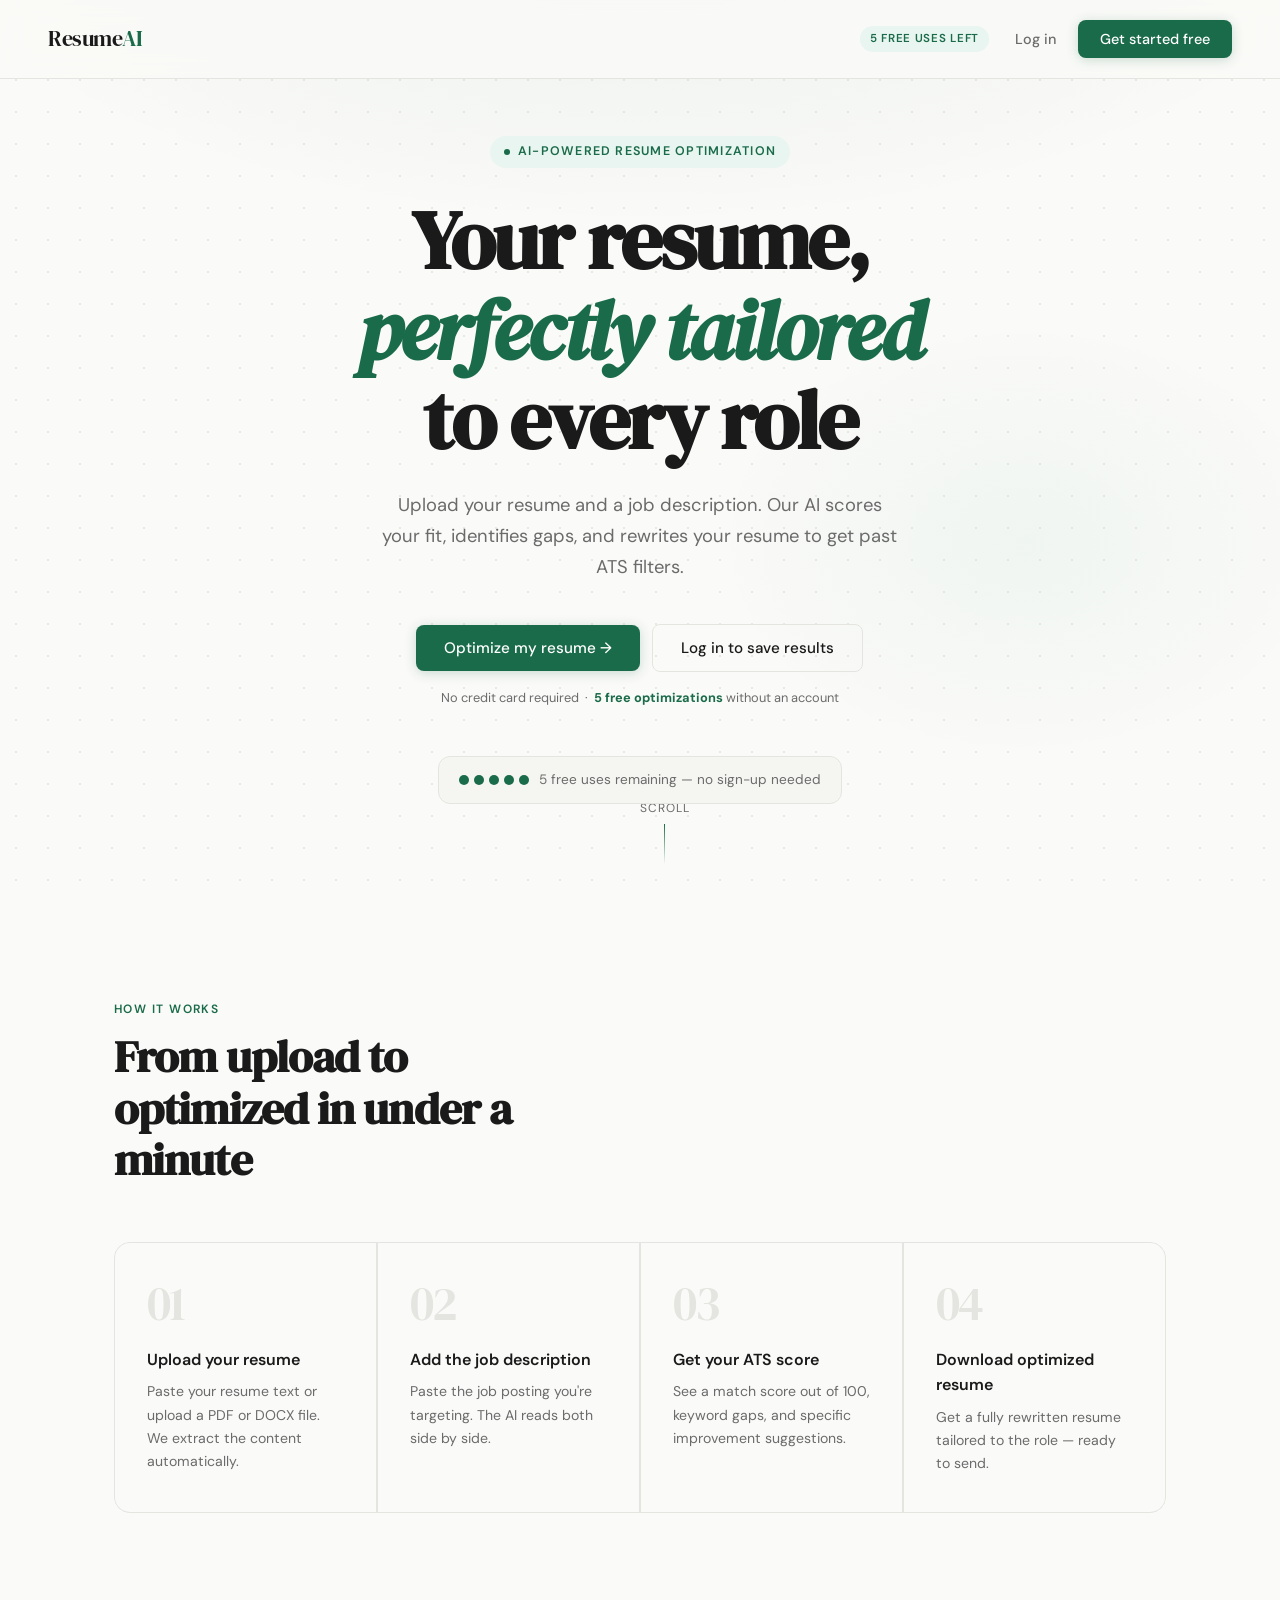
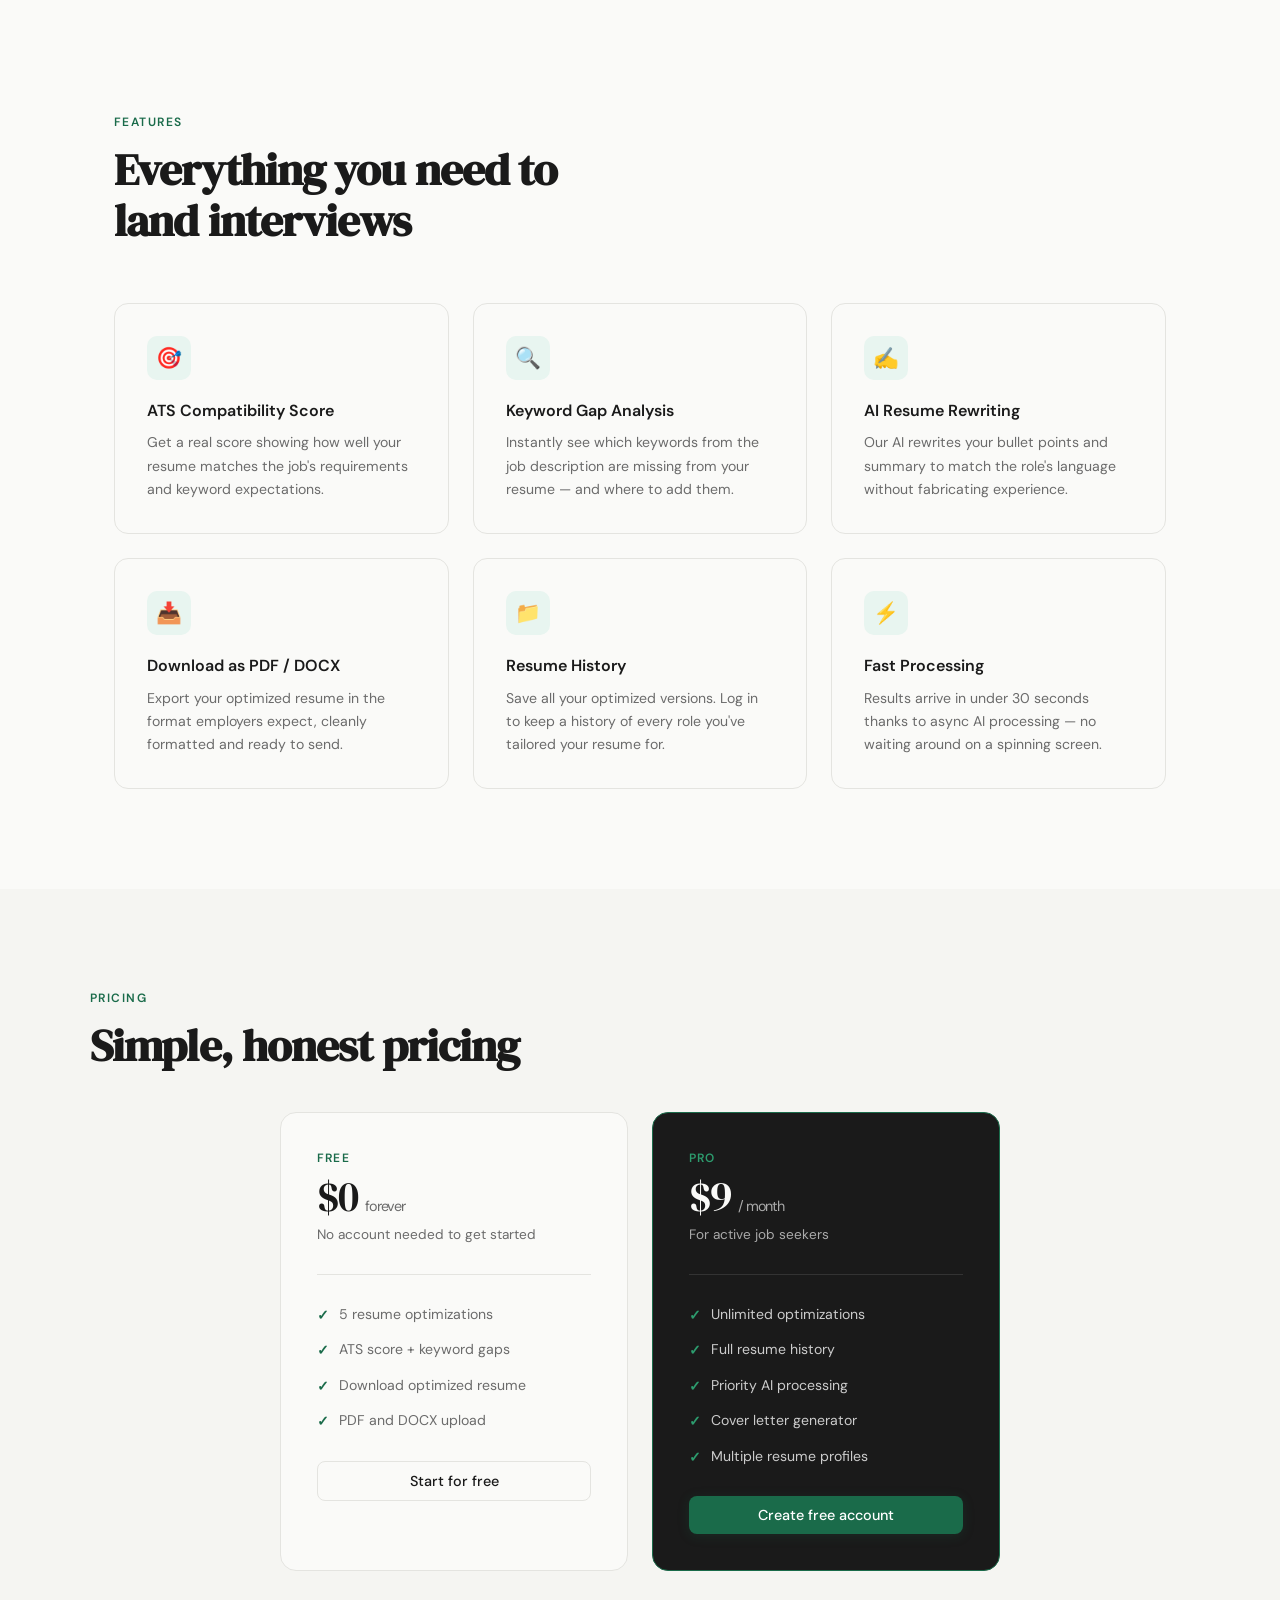
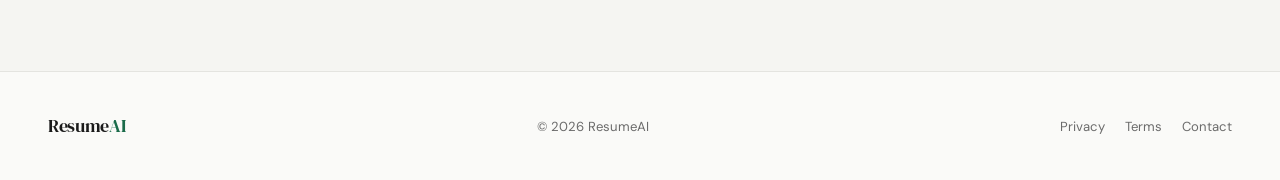
==== frontend/index.html @ 563ef153 "Project Bootstrap Commit" ====
<!DOCTYPE html>
<html lang="en">

<head>
  <meta charset="UTF-8" />
  <meta name="viewport" content="width=device-width, initial-scale=1.0" />
  <title>ResumeAI — Land Your Dream Job</title>
  <link rel="preconnect" href="https://fonts.googleapis.com" />
  <link
    href="https://fonts.googleapis.com/css2?family=DM+Serif+Display:ital@0;1&family=DM+Sans:wght@300;400;500;600&display=swap"
    rel="stylesheet" />
  <style>
    *,
    *::before,
    *::after {
      box-sizing: border-box;
      margin: 0;
      padding: 0;
    }

    :root {
      --black: #0e0e0e;
      --white: #fafaf8;
      --ink: #1a1a1a;
      --muted: #6b6b6b;
      --accent: #1a6b4a;
      --accent-light: #e8f5f0;
      --accent-mid: #2d9c6e;
      --border: #e4e4e0;
      --surface: #f5f5f2;
      --danger: #c0392b;
    }

    html {
      scroll-behavior: smooth;
    }

    body {
      font-family: 'DM Sans', sans-serif;
      background: var(--white);
      color: var(--ink);
      line-height: 1.6;
      overflow-x: hidden;
    }

    /* ── NAV ── */
    nav {
      position: fixed;
      top: 0;
      left: 0;
      right: 0;
      z-index: 100;
      display: flex;
      align-items: center;
      justify-content: space-between;
      padding: 20px 48px;
      background: rgba(250, 250, 248, 0.88);
      backdrop-filter: blur(14px);
      border-bottom: 1px solid var(--border);
      transition: padding 0.3s;
    }

    nav.scrolled {
      padding: 14px 48px;
    }

    .nav-logo {
      font-family: 'DM Serif Display', serif;
      font-size: 1.4rem;
      color: var(--ink);
      letter-spacing: -0.02em;
      text-decoration: none;
    }

    .nav-logo span {
      color: var(--accent);
    }

    .nav-right {
      display: flex;
      align-items: center;
      gap: 12px;
    }

    .nav-free-badge {
      font-size: 0.72rem;
      font-weight: 600;
      letter-spacing: 0.06em;
      text-transform: uppercase;
      color: var(--accent);
      background: var(--accent-light);
      padding: 4px 10px;
      border-radius: 20px;
    }

    /* ── BUTTONS ── */
    .btn {
      display: inline-flex;
      align-items: center;
      gap: 8px;
      padding: 10px 22px;
      border-radius: 8px;
      font-family: 'DM Sans', sans-serif;
      font-size: 0.9rem;
      font-weight: 500;
      cursor: pointer;
      border: none;
      transition: all 0.18s ease;
      text-decoration: none;
    }

    .btn-outline {
      background: transparent;
      border: 1.5px solid var(--border);
      color: var(--ink);
    }

    .btn-outline:hover {
      border-color: var(--accent);
      color: var(--accent);
      background: var(--accent-light);
    }

    .btn-primary {
      background: var(--accent);
      color: #fff;
      box-shadow: 0 2px 12px rgba(26, 107, 74, 0.22);
    }

    .btn-primary:hover {
      background: #155a3d;
      transform: translateY(-1px);
      box-shadow: 0 4px 20px rgba(26, 107, 74, 0.32);
    }

    .btn-primary:active {
      transform: translateY(0);
    }

    .btn-ghost {
      background: transparent;
      color: var(--muted);
      padding: 10px 14px;
    }

    .btn-ghost:hover {
      color: var(--ink);
      background: var(--surface);
    }

    /* ── HERO ── */
    .hero {
      min-height: 100vh;
      display: flex;
      flex-direction: column;
      justify-content: center;
      align-items: center;
      text-align: center;
      padding: 120px 24px 80px;
      position: relative;
      overflow: hidden;
    }

    .hero-bg {
      position: absolute;
      inset: 0;
      z-index: 0;
      background:
        radial-gradient(ellipse 80% 50% at 50% -10%, rgba(26, 107, 74, 0.07) 0%, transparent 70%),
        radial-gradient(ellipse 40% 40% at 80% 60%, rgba(45, 156, 110, 0.05) 0%, transparent 60%);
    }

    /* subtle dot grid */
    .hero-bg::after {
      content: '';
      position: absolute;
      inset: 0;
      background-image: radial-gradient(circle, #c8c8c0 1px, transparent 1px);
      background-size: 32px 32px;
      opacity: 0.35;
    }

    .hero-content {
      position: relative;
      z-index: 1;
      max-width: 820px;
    }

    .hero-eyebrow {
      display: inline-flex;
      align-items: center;
      gap: 8px;
      font-size: 0.78rem;
      font-weight: 600;
      letter-spacing: 0.1em;
      text-transform: uppercase;
      color: var(--accent);
      background: var(--accent-light);
      padding: 6px 14px;
      border-radius: 20px;
      margin-bottom: 28px;
      animation: fadeUp 0.6s ease both;
    }

    .hero-eyebrow::before {
      content: '';
      width: 6px;
      height: 6px;
      background: var(--accent);
      border-radius: 50%;
      animation: pulse 2s infinite;
    }

    @keyframes pulse {

      0%,
      100% {
        opacity: 1;
        transform: scale(1);
      }

      50% {
        opacity: 0.5;
        transform: scale(0.8);
      }
    }

    h1 {
      font-family: 'DM Serif Display', serif;
      font-size: clamp(2.8rem, 7vw, 5.2rem);
      line-height: 1.08;
      letter-spacing: -0.03em;
      color: var(--ink);
      margin-bottom: 24px;
      animation: fadeUp 0.6s 0.1s ease both;
    }

    h1 em {
      font-style: italic;
      color: var(--accent);
    }

    .hero-sub {
      font-size: 1.15rem;
      color: var(--muted);
      max-width: 520px;
      margin: 0 auto 40px;
      font-weight: 400;
      line-height: 1.7;
      animation: fadeUp 0.6s 0.2s ease both;
    }

    .hero-cta {
      display: flex;
      align-items: center;
      justify-content: center;
      gap: 12px;
      flex-wrap: wrap;
      animation: fadeUp 0.6s 0.3s ease both;
    }

    .hero-cta .btn {
      padding: 13px 28px;
      font-size: 0.95rem;
    }

    .hero-note {
      margin-top: 16px;
      font-size: 0.8rem;
      color: var(--muted);
      animation: fadeUp 0.6s 0.4s ease both;
    }

    .hero-note strong {
      color: var(--accent);
    }

    /* free uses counter strip */
    .free-strip {
      display: inline-flex;
      align-items: center;
      gap: 10px;
      margin-top: 48px;
      padding: 12px 20px;
      background: var(--surface);
      border: 1px solid var(--border);
      border-radius: 12px;
      font-size: 0.85rem;
      color: var(--muted);
      animation: fadeUp 0.6s 0.5s ease both;
    }

    .free-dots {
      display: flex;
      gap: 5px;
    }

    .free-dot {
      width: 10px;
      height: 10px;
      border-radius: 50%;
      background: var(--accent);
      transition: background 0.3s;
    }

    .free-dot.used {
      background: var(--border);
    }

    @keyframes fadeUp {
      from {
        opacity: 0;
        transform: translateY(24px);
      }

      to {
        opacity: 1;
        transform: translateY(0);
      }
    }

    /* ── SCROLL INDICATOR ── */
    .scroll-hint {
      position: absolute;
      bottom: 36px;
      left: 50%;
      transform: translateX(-50%);
      display: flex;
      flex-direction: column;
      align-items: center;
      gap: 6px;
      color: var(--muted);
      font-size: 0.75rem;
      letter-spacing: 0.08em;
      text-transform: uppercase;
      animation: fadeUp 0.6s 0.8s ease both;
    }

    .scroll-line {
      width: 1px;
      height: 40px;
      background: linear-gradient(to bottom, var(--accent), transparent);
      animation: scrollPulse 1.8s infinite;
    }

    @keyframes scrollPulse {
      0% {
        transform: scaleY(0);
        transform-origin: top;
      }

      50% {
        transform: scaleY(1);
        transform-origin: top;
      }

      51% {
        transform: scaleY(1);
        transform-origin: bottom;
      }

      100% {
        transform: scaleY(0);
        transform-origin: bottom;
      }
    }

    /* ── HOW IT WORKS ── */
    .section {
      padding: 100px 24px;
      max-width: 1100px;
      margin: 0 auto;
    }

    .section-label {
      font-size: 0.75rem;
      font-weight: 600;
      letter-spacing: 0.12em;
      text-transform: uppercase;
      color: var(--accent);
      margin-bottom: 12px;
    }

    .section-title {
      font-family: 'DM Serif Display', serif;
      font-size: clamp(1.9rem, 4vw, 2.8rem);
      line-height: 1.15;
      letter-spacing: -0.02em;
      color: var(--ink);
      margin-bottom: 56px;
      max-width: 480px;
    }

    .steps {
      display: grid;
      grid-template-columns: repeat(auto-fit, minmax(240px, 1fr));
      gap: 2px;
      background: var(--border);
      border: 1px solid var(--border);
      border-radius: 16px;
      overflow: hidden;
    }

    .step {
      background: var(--white);
      padding: 36px 32px;
      position: relative;
      transition: background 0.2s;
    }

    .step:hover {
      background: var(--accent-light);
    }

    .step-num {
      font-family: 'DM Serif Display', serif;
      font-size: 3rem;
      color: var(--border);
      line-height: 1;
      margin-bottom: 20px;
      letter-spacing: -0.04em;
    }

    .step h3 {
      font-size: 1rem;
      font-weight: 600;
      color: var(--ink);
      margin-bottom: 8px;
    }

    .step p {
      font-size: 0.88rem;
      color: var(--muted);
      line-height: 1.65;
    }

    /* ── FEATURES ── */
    .features-grid {
      display: grid;
      grid-template-columns: repeat(auto-fit, minmax(300px, 1fr));
      gap: 24px;
    }

    .feature-card {
      padding: 32px;
      border: 1px solid var(--border);
      border-radius: 14px;
      background: var(--white);
      transition: all 0.22s ease;
      cursor: default;
    }

    .feature-card:hover {
      border-color: var(--accent);
      box-shadow: 0 8px 32px rgba(26, 107, 74, 0.1);
      transform: translateY(-3px);
    }

    .feature-icon {
      width: 44px;
      height: 44px;
      background: var(--accent-light);
      border-radius: 10px;
      display: flex;
      align-items: center;
      justify-content: center;
      font-size: 1.3rem;
      margin-bottom: 18px;
    }

    .feature-card h3 {
      font-size: 1rem;
      font-weight: 600;
      color: var(--ink);
      margin-bottom: 8px;
    }

    .feature-card p {
      font-size: 0.88rem;
      color: var(--muted);
      line-height: 1.65;
    }

    /* ── PRICING / FREE vs PRO ── */
    .pricing-section {
      background: var(--surface);
      padding: 100px 24px;
    }

    .pricing-inner {
      max-width: 1100px;
      margin: 0 auto;
    }

    .pricing-cards {
      display: grid;
      grid-template-columns: 1fr 1fr;
      gap: 24px;
      max-width: 720px;
      margin: 0 auto;
    }

    @media (max-width: 640px) {
      .pricing-cards {
        grid-template-columns: 1fr;
      }
    }

    .pricing-card {
      padding: 36px;
      border-radius: 16px;
      border: 1.5px solid var(--border);
      background: var(--white);
    }

    .pricing-card.featured {
      border-color: var(--accent);
      background: var(--ink);
      color: var(--white);
    }

    .pricing-tier {
      font-size: 0.75rem;
      font-weight: 600;
      letter-spacing: 0.1em;
      text-transform: uppercase;
      color: var(--accent);
      margin-bottom: 8px;
    }

    .pricing-card.featured .pricing-tier {
      color: var(--accent-mid);
    }

    .pricing-price {
      font-family: 'DM Serif Display', serif;
      font-size: 2.6rem;
      letter-spacing: -0.03em;
      line-height: 1;
      margin-bottom: 6px;
    }

    .pricing-price span {
      font-family: 'DM Sans', sans-serif;
      font-size: 0.9rem;
      font-weight: 400;
      color: var(--muted);
    }

    .pricing-card.featured .pricing-price span {
      color: #aaa;
    }

    .pricing-desc {
      font-size: 0.85rem;
      color: var(--muted);
      margin-bottom: 28px;
      padding-bottom: 28px;
      border-bottom: 1px solid var(--border);
    }

    .pricing-card.featured .pricing-desc {
      color: #aaa;
      border-color: #333;
    }

    .pricing-features {
      list-style: none;
      display: flex;
      flex-direction: column;
      gap: 12px;
      margin-bottom: 28px;
    }

    .pricing-features li {
      display: flex;
      align-items: flex-start;
      gap: 10px;
      font-size: 0.88rem;
      color: var(--muted);
    }

    .pricing-card.featured .pricing-features li {
      color: #ccc;
    }

    .pricing-features li::before {
      content: '✓';
      color: var(--accent);
      font-weight: 700;
      flex-shrink: 0;
      margin-top: 1px;
    }

    .pricing-card.featured .pricing-features li::before {
      color: var(--accent-mid);
    }

    /* ── FOOTER ── */
    footer {
      padding: 40px 48px;
      border-top: 1px solid var(--border);
      display: flex;
      align-items: center;
      justify-content: space-between;
      font-size: 0.82rem;
      color: var(--muted);
    }

    footer a {
      color: var(--muted);
      text-decoration: none;
    }

    footer a:hover {
      color: var(--ink);
    }

    /* ── MODAL OVERLAY ── */
    .modal-overlay {
      position: fixed;
      inset: 0;
      z-index: 1000;
      background: rgba(14, 14, 14, 0.55);
      backdrop-filter: blur(6px);
      display: flex;
      align-items: center;
      justify-content: center;
      padding: 24px;
      opacity: 0;
      pointer-events: none;
      transition: opacity 0.25s ease;
    }

    .modal-overlay.active {
      opacity: 1;
      pointer-events: all;
    }

    .modal {
      background: var(--white);
      border-radius: 20px;
      width: 100%;
      max-width: 440px;
      padding: 44px 40px 40px;
      position: relative;
      transform: translateY(20px) scale(0.97);
      transition: transform 0.28s cubic-bezier(0.34, 1.56, 0.64, 1);
      box-shadow: 0 24px 80px rgba(0, 0, 0, 0.18);
    }

    .modal-overlay.active .modal {
      transform: translateY(0) scale(1);
    }

    .modal-close {
      position: absolute;
      top: 16px;
      right: 16px;
      width: 32px;
      height: 32px;
      border: none;
      background: var(--surface);
      border-radius: 8px;
      cursor: pointer;
      display: flex;
      align-items: center;
      justify-content: center;
      color: var(--muted);
      font-size: 1.1rem;
      transition: all 0.15s;
    }

    .modal-close:hover {
      background: var(--border);
      color: var(--ink);
    }

    .modal-logo {
      font-family: 'DM Serif Display', serif;
      font-size: 1.3rem;
      color: var(--ink);
      margin-bottom: 6px;
    }

    .modal-logo span {
      color: var(--accent);
    }

    .modal-tabs {
      display: flex;
      gap: 0;
      margin: 24px 0;
      border: 1.5px solid var(--border);
      border-radius: 10px;
      overflow: hidden;
    }

    .modal-tab {
      flex: 1;
      padding: 10px;
      text-align: center;
      font-size: 0.88rem;
      font-weight: 500;
      cursor: pointer;
      background: transparent;
      border: none;
      color: var(--muted);
      transition: all 0.18s;
      font-family: 'DM Sans', sans-serif;
    }

    .modal-tab.active {
      background: var(--ink);
      color: var(--white);
    }

    .modal-subtitle {
      font-size: 0.85rem;
      color: var(--muted);
      margin-bottom: 24px;
      line-height: 1.6;
    }

    /* tab panels */
    .tab-panel {
      display: none;
    }

    .tab-panel.active {
      display: block;
    }

    /* form */
    .form-group {
      margin-bottom: 16px;
    }

    .form-label {
      display: block;
      font-size: 0.82rem;
      font-weight: 500;
      color: var(--ink);
      margin-bottom: 6px;
    }

    .form-input {
      width: 100%;
      padding: 11px 14px;
      border: 1.5px solid var(--border);
      border-radius: 9px;
      font-family: 'DM Sans', sans-serif;
      font-size: 0.9rem;
      color: var(--ink);
      background: var(--white);
      outline: none;
      transition: border-color 0.18s;
    }

    .form-input:focus {
      border-color: var(--accent);
    }

    .form-input::placeholder {
      color: #b0b0aa;
    }

    .form-input.error {
      border-color: var(--danger);
    }

    .form-error {
      font-size: 0.78rem;
      color: var(--danger);
      margin-top: 5px;
      display: none;
    }

    .form-error.visible {
      display: block;
    }

    .form-submit {
      width: 100%;
      padding: 13px;
      margin-top: 8px;
      font-size: 0.95rem;
      border-radius: 9px;
      background: var(--accent);
      color: #fff;
      border: none;
      font-family: 'DM Sans', sans-serif;
      font-weight: 600;
      cursor: pointer;
      transition: all 0.18s;
      position: relative;
    }

    .form-submit:hover {
      background: #155a3d;
    }

    .form-submit:disabled {
      opacity: 0.6;
      cursor: not-allowed;
    }

    .form-submit .spinner {
      display: none;
      width: 16px;
      height: 16px;
      border: 2px solid rgba(255, 255, 255, 0.4);
      border-top-color: #fff;
      border-radius: 50%;
      animation: spin 0.6s linear infinite;
      position: absolute;
      right: 16px;
      top: 50%;
      transform: translateY(-50%);
    }

    .form-submit.loading .spinner {
      display: block;
    }

    @keyframes spin {
      to {
        transform: translateY(-50%) rotate(360deg);
      }
    }

    .form-divider {
      text-align: center;
      font-size: 0.78rem;
      color: var(--muted);
      margin: 16px 0;
      position: relative;
    }

    .form-divider::before,
    .form-divider::after {
      content: '';
      position: absolute;
      top: 50%;
      width: 42%;
      height: 1px;
      background: var(--border);
    }

    .form-divider::before {
      left: 0;
    }

    .form-divider::after {
      right: 0;
    }

    .modal-alert {
      padding: 10px 14px;
      border-radius: 8px;
      font-size: 0.83rem;
      margin-bottom: 14px;
      display: none;
    }

    .modal-alert.error {
      background: #fdf0ef;
      color: var(--danger);
      border: 1px solid #f5c6c2;
      display: block;
    }

    .modal-alert.success {
      background: var(--accent-light);
      color: var(--accent);
      border: 1px solid #b2dece;
      display: block;
    }

    /* ── TOAST ── */
    .toast {
      position: fixed;
      bottom: 28px;
      right: 28px;
      z-index: 2000;
      background: var(--ink);
      color: var(--white);
      padding: 14px 20px;
      border-radius: 10px;
      font-size: 0.88rem;
      box-shadow: 0 8px 24px rgba(0, 0, 0, 0.2);
      transform: translateY(80px);
      opacity: 0;
      transition: all 0.3s cubic-bezier(0.34, 1.56, 0.64, 1);
      max-width: 300px;
    }

    .toast.show {
      transform: translateY(0);
      opacity: 1;
    }

    .toast.success {
      background: var(--accent);
    }

    .toast.error {
      background: var(--danger);
    }

    /* ── USER MENU (logged in state) ── */
    .user-menu-wrap {
      position: relative;
    }

    .user-avatar {
      width: 36px;
      height: 36px;
      border-radius: 50%;
      background: var(--accent);
      color: #fff;
      font-size: 0.88rem;
      font-weight: 600;
      display: flex;
      align-items: center;
      justify-content: center;
      cursor: pointer;
      border: 2px solid var(--accent-light);
      transition: all 0.15s;
    }

    .user-avatar:hover {
      transform: scale(1.07);
    }

    .user-dropdown {
      position: absolute;
      top: calc(100% + 10px);
      right: 0;
      background: var(--white);
      border: 1px solid var(--border);
      border-radius: 12px;
      box-shadow: 0 8px 32px rgba(0, 0, 0, 0.12);
      min-width: 200px;
      padding: 8px;
      opacity: 0;
      pointer-events: none;
      transform: translateY(-8px);
      transition: all 0.18s ease;
    }

    .user-dropdown.open {
      opacity: 1;
      pointer-events: all;
      transform: translateY(0);
    }

    .user-email {
      padding: 8px 12px 12px;
      font-size: 0.8rem;
      color: var(--muted);
      border-bottom: 1px solid var(--border);
      margin-bottom: 4px;
    }

    .user-email strong {
      display: block;
      color: var(--ink);
      font-size: 0.88rem;
      margin-bottom: 2px;
    }

    .dropdown-item {
      display: flex;
      align-items: center;
      gap: 10px;
      padding: 9px 12px;
      border-radius: 7px;
      font-size: 0.88rem;
      color: var(--ink);
      cursor: pointer;
      transition: background 0.15s;
      border: none;
      background: none;
      width: 100%;
      text-align: left;
      font-family: 'DM Sans', sans-serif;
    }

    .dropdown-item:hover {
      background: var(--surface);
    }

    .dropdown-item.danger {
      color: var(--danger);
    }

    .dropdown-item.danger:hover {
      background: #fdf0ef;
    }

    /* ── PASSWORD STRENGTH ── */
    .strength-bar {
      height: 3px;
      border-radius: 2px;
      background: var(--border);
      margin-top: 8px;
      overflow: hidden;
    }

    .strength-fill {
      height: 100%;
      border-radius: 2px;
      width: 0%;
      transition: width 0.3s, background 0.3s;
    }

    .strength-label {
      font-size: 0.75rem;
      color: var(--muted);
      margin-top: 4px;
    }

    /* ── RESPONSIVE ── */
    @media (max-width: 768px) {
      nav {
        padding: 16px 20px;
      }

      nav.scrolled {
        padding: 12px 20px;
      }

      .nav-free-badge {
        display: none;
      }

      footer {
        flex-direction: column;
        gap: 12px;
        text-align: center;
      }

      .modal {
        padding: 32px 24px 28px;
      }

      .steps {
        grid-template-columns: 1fr;
      }
    }
  </style>
</head>

<body>

  <!-- ── NAV ── -->
  <nav id="navbar">
    <a href="#" class="nav-logo">Resume<span>AI</span></a>
    <div class="nav-right">
      <span class="nav-free-badge" id="freeCounter">5 free uses left</span>
      <div id="guestNav" style="display:flex;align-items:center;gap:8px;">
        <button class="btn btn-ghost" onclick="openModal('login')">Log in</button>
        <button class="btn btn-primary" onclick="openModal('signup')">Get started free</button>
      </div>
      <div id="userNav" style="display:none;">
        <div class="user-menu-wrap">
          <div class="user-avatar" id="userAvatar" onclick="toggleDropdown()">?</div>
          <div class="user-dropdown" id="userDropdown">
            <div class="user-email"><strong id="dropdownName">—</strong><span id="dropdownEmail">—</span></div>
            <button class="dropdown-item" onclick="goToDashboard()">📄 My Resumes</button>
            <button class="dropdown-item" onclick="goToSettings()">⚙️ Settings</button>
            <button class="dropdown-item danger" onclick="logout()">↩ Log out</button>
          </div>
        </div>
      </div>
    </div>
  </nav>

  <!-- ── HERO ── -->
  <section class="hero">
    <div class="hero-bg"></div>
    <div class="hero-content">
      <div class="hero-eyebrow">AI-powered resume optimization</div>
      <h1>Your resume,<br /><em>perfectly tailored</em><br />to every role</h1>
      <p class="hero-sub">
        Upload your resume and a job description. Our AI scores your fit,
        identifies gaps, and rewrites your resume to get past ATS filters.
      </p>
      <div class="hero-cta">
        <button class="btn btn-primary" onclick="handleGetStarted()">
          Optimize my resume →
        </button>
        <button class="btn btn-outline" onclick="openModal('login')">
          Log in to save results
        </button>
      </div>
      <p class="hero-note">No credit card required &nbsp;·&nbsp; <strong>5 free optimizations</strong> without an
        account</p>

      <div class="free-strip" id="freeStrip">
        <div class="free-dots" id="freeDots"></div>
        <span id="freeStripText">5 free uses available — no sign-up needed</span>
      </div>
    </div>

    <div class="scroll-hint">
      <span>Scroll</span>
      <div class="scroll-line"></div>
    </div>
  </section>

  <!-- ── HOW IT WORKS ── -->
  <section class="section" id="how">
    <div class="section-label">How it works</div>
    <h2 class="section-title">From upload to optimized in under a minute</h2>
    <div class="steps">
      <div class="step">
        <div class="step-num">01</div>
        <h3>Upload your resume</h3>
        <p>Paste your resume text or upload a PDF or DOCX file. We extract the content automatically.</p>
      </div>
      <div class="step">
        <div class="step-num">02</div>
        <h3>Add the job description</h3>
        <p>Paste the job posting you're targeting. The AI reads both side by side.</p>
      </div>
      <div class="step">
        <div class="step-num">03</div>
        <h3>Get your ATS score</h3>
        <p>See a match score out of 100, keyword gaps, and specific improvement suggestions.</p>
      </div>
      <div class="step">
        <div class="step-num">04</div>
        <h3>Download optimized resume</h3>
        <p>Get a fully rewritten resume tailored to the role — ready to send.</p>
      </div>
    </div>
  </section>

  <!-- ── FEATURES ── -->
  <section class="section" id="features">
    <div class="section-label">Features</div>
    <h2 class="section-title">Everything you need to land interviews</h2>
    <div class="features-grid">
      <div class="feature-card">
        <div class="feature-icon">🎯</div>
        <h3>ATS Compatibility Score</h3>
        <p>Get a real score showing how well your resume matches the job's requirements and keyword expectations.</p>
      </div>
      <div class="feature-card">
        <div class="feature-icon">🔍</div>
        <h3>Keyword Gap Analysis</h3>
        <p>Instantly see which keywords from the job description are missing from your resume — and where to add them.
        </p>
      </div>
      <div class="feature-card">
        <div class="feature-icon">✍️</div>
        <h3>AI Resume Rewriting</h3>
        <p>Our AI rewrites your bullet points and summary to match the role's language without fabricating experience.
        </p>
      </div>
      <div class="feature-card">
        <div class="feature-icon">📥</div>
        <h3>Download as PDF / DOCX</h3>
        <p>Export your optimized resume in the format employers expect, cleanly formatted and ready to send.</p>
      </div>
      <div class="feature-card">
        <div class="feature-icon">📁</div>
        <h3>Resume History</h3>
        <p>Save all your optimized versions. Log in to keep a history of every role you've tailored your resume for.</p>
      </div>
      <div class="feature-card">
        <div class="feature-icon">⚡</div>
        <h3>Fast Processing</h3>
        <p>Results arrive in under 30 seconds thanks to async AI processing — no waiting around on a spinning screen.
        </p>
      </div>
    </div>
  </section>

  <!-- ── PRICING ── -->
  <section class="pricing-section" id="pricing">
    <div class="pricing-inner">
      <div class="section-label">Pricing</div>
      <h2 class="section-title" style="margin-bottom:40px;">Simple, honest pricing</h2>
      <div class="pricing-cards">
        <div class="pricing-card">
          <div class="pricing-tier">Free</div>
          <div class="pricing-price">$0 <span>forever</span></div>
          <p class="pricing-desc">No account needed to get started</p>
          <ul class="pricing-features">
            <li>5 resume optimizations</li>
            <li>ATS score + keyword gaps</li>
            <li>Download optimized resume</li>
            <li>PDF and DOCX upload</li>
          </ul>
          <button class="btn btn-outline" style="width:100%;justify-content:center;" onclick="handleGetStarted()">
            Start for free
          </button>
        </div>
        <div class="pricing-card featured">
          <div class="pricing-tier">Pro</div>
          <div class="pricing-price">$9 <span>/ month</span></div>
          <p class="pricing-desc">For active job seekers</p>
          <ul class="pricing-features">
            <li>Unlimited optimizations</li>
            <li>Full resume history</li>
            <li>Priority AI processing</li>
            <li>Cover letter generator</li>
            <li>Multiple resume profiles</li>
          </ul>
          <button class="btn btn-primary" style="width:100%;justify-content:center;" onclick="openModal('signup')">
            Create free account
          </button>
        </div>
      </div>
    </div>
  </section>

  <!-- ── FOOTER ── -->
  <footer>
    <span class="nav-logo" style="font-size:1.1rem;">Resume<span style="color:var(--accent)">AI</span></span>
    <span>©
      <script>document.write(new Date().getFullYear())</script> ResumeAI
    </span>
    <div style="display:flex;gap:20px;">
      <a href="/privacy.html">Privacy</a>
      <a href="terms.html">Terms</a>
      <a href="contact_us.html">Contact</a>
    </div>
  </footer>

  <!-- ── AUTH MODAL ── -->
  <div class="modal-overlay" id="modalOverlay" onclick="handleOverlayClick(event)">
    <div class="modal" role="dialog" aria-modal="true">
      <button class="modal-close" onclick="closeModal()" aria-label="Close">✕</button>
      <div class="modal-logo">Resume<span>AI</span></div>

      <div class="modal-tabs">
        <button class="modal-tab active" id="tabLogin" onclick="switchTab('login')">Log in</button>
        <button class="modal-tab" id="tabSignup" onclick="switchTab('signup')">Sign up</button>
      </div>

      <!-- Alert -->
      <div class="modal-alert" id="modalAlert"></div>

      <!-- LOGIN PANEL -->
      <div class="tab-panel active" id="panelLogin">
        <p class="modal-subtitle">Welcome back. Log in to access your resume history and saved results.</p>
        <form onsubmit="handleLogin(event)" novalidate>
          <div class="form-group">
            <label class="form-label" for="loginEmail">Email address</label>
            <input class="form-input" type="email" id="loginEmail" placeholder="you@example.com" autocomplete="email"
              required />
            <div class="form-error" id="loginEmailError">Please enter a valid email address.</div>
          </div>
          <div class="form-group">
            <label class="form-label" for="loginPassword">Password</label>
            <input class="form-input" type="password" id="loginPassword" placeholder="Your password"
              autocomplete="current-password" required />
            <div class="form-error" id="loginPasswordError">Password is required.</div>
          </div>
          <button type="submit" class="form-submit" id="loginBtn">
            Log in
            <div class="spinner"></div>
          </button>
        </form>
        <div class="form-divider">or</div>
        <p style="text-align:center;font-size:0.84rem;color:var(--muted)">
          Don't have an account? <a href="#" style="color:var(--accent);text-decoration:none;font-weight:500"
            onclick="switchTab('signup');return false;">Sign up free →</a>
        </p>
      </div>

      <!-- SIGNUP PANEL -->
      <div class="tab-panel" id="panelSignup">
        <p class="modal-subtitle">Create your free account to save optimizations and access your resume history.</p>
        <form onsubmit="handleSignup(event)" novalidate>
          <div class="form-group">
            <label class="form-label" for="signupName">Full name</label>
            <input class="form-input" type="text" id="signupName" placeholder="Alex Johnson" autocomplete="name"
              required />
            <div class="form-error" id="signupNameError">Please enter your name.</div>
          </div>
          <div class="form-group">
            <label class="form-label" for="signupEmail">Email address</label>
            <input class="form-input" type="email" id="signupEmail" placeholder="you@example.com" autocomplete="email"
              required />
            <div class="form-error" id="signupEmailError">Please enter a valid email address.</div>
          </div>
          <div class="form-group">
            <label class="form-label" for="signupPassword">Password</label>
            <input class="form-input" type="password" id="signupPassword" placeholder="At least 8 characters"
              autocomplete="new-password" required oninput="checkStrength(this.value)" />
            <div class="strength-bar">
              <div class="strength-fill" id="strengthFill"></div>
            </div>
            <div class="strength-label" id="strengthLabel"></div>
            <div class="form-error" id="signupPasswordError">Password must be at least 8 characters.</div>
          </div>
          <button type="submit" class="form-submit" id="signupBtn">
            Create account
            <div class="spinner"></div>
          </button>
        </form>
        <div class="form-divider">or</div>
        <p style="text-align:center;font-size:0.84rem;color:var(--muted)">
          Already have an account? <a href="#" style="color:var(--accent);text-decoration:none;font-weight:500"
            onclick="switchTab('login');return false;">Log in →</a>
        </p>
      </div>
    </div>
  </div>

  <!-- ── TOAST ── -->
  <div class="toast" id="toast"></div>

  <!-- ── JS ── -->
  <script>
    // ── CONFIG ──────────────────────────────────────────────────────
    const API_BASE = '/api'; // Change to 'http://localhost:8000' for local dev without nginx
    const FREE_LIMIT = 5;

    // ── STATE ────────────────────────────────────────────────────────
    let currentUser = null;

    // for copy right dynamic year

    document.addEventListener('DOMContentLoaded', () => {
      document.getElementById('year').textContent = new Date().getFullYear();
      initFreeCounter();
      initAuth();
      initScrollNav();
    });

    // ── INIT ─────────────────────────────────────────────────────────
    document.addEventListener('DOMContentLoaded', () => {
      initFreeCounter();
      initAuth();
      initScrollNav();
    });

    // ── NAV SCROLL ───────────────────────────────────────────────────
    function initScrollNav() {
      const nav = document.getElementById('navbar');
      window.addEventListener('scroll', () => {
        nav.classList.toggle('scrolled', window.scrollY > 40);
      }, { passive: true });
    }

    // ── FREE COUNTER ─────────────────────────────────────────────────
    function getFreeUses() {
      return parseInt(localStorage.getItem('freeUses') || '0', 10);
    }

    function incrementFreeUses() {
      const uses = getFreeUses() + 1;
      localStorage.setItem('freeUses', uses);
      updateFreeUI();
      return uses;
    }

    function initFreeCounter() {
      updateFreeUI();
    }

    function updateFreeUI() {
      if (currentUser) {
        document.getElementById('freeStrip').style.display = 'none';
        document.getElementById('freeCounter').style.display = 'none';
        return;
      }

      const used = getFreeUses();
      const remaining = Math.max(FREE_LIMIT - used, 0);

      // nav badge
      const badge = document.getElementById('freeCounter');
      badge.textContent = `${remaining} free ${remaining === 1 ? 'use' : 'uses'} left`;
      badge.style.display = remaining > 0 ? 'inline-flex' : 'none';

      // dots in hero
      const dotsEl = document.getElementById('freeDots');
      const stripText = document.getElementById('freeStripText');
      dotsEl.innerHTML = '';
      for (let i = 0; i < FREE_LIMIT; i++) {
        const dot = document.createElement('div');
        dot.className = 'free-dot' + (i < used ? ' used' : '');
        dotsEl.appendChild(dot);
      }

      if (remaining > 0) {
        stripText.textContent = `${remaining} free ${remaining === 1 ? 'use' : 'uses'} remaining — no sign-up needed`;
      } else {
        stripText.innerHTML = 'Free uses exhausted — <strong style="color:var(--accent)">sign up free to continue</strong>';
      }
    }

    function handleGetStarted() {
      if (!currentUser) {
        const used = getFreeUses();
        if (used >= FREE_LIMIT) {
          openModal('signup');
          showAlert('modal', "You've used all 5 free optimizations. Create a free account to continue.", 'error');
          return;
        }
      }
      // Navigate to the optimizer tool (page to be built)
      window.location.href = '/optimize.html';
    }

    // ── AUTH INIT ────────────────────────────────────────────────────
    function initAuth() {
      const token = localStorage.getItem('authToken');
      const userData = localStorage.getItem('userData');
      if (token && userData) {
        try {
          currentUser = JSON.parse(userData);
          setLoggedIn(currentUser);
        } catch (e) {
          localStorage.removeItem('authToken');
          localStorage.removeItem('userData');
        }
      }
    }

    function setLoggedIn(user) {
      currentUser = user;
      document.getElementById('guestNav').style.display = 'none';
      document.getElementById('userNav').style.display = 'block';

      const initials = user.name
        ? user.name.split(' ').map(n => n[0]).join('').toUpperCase().slice(0, 2)
        : user.email[0].toUpperCase();

      document.getElementById('userAvatar').textContent = initials;
      document.getElementById('dropdownName').textContent = user.name || 'User';
      document.getElementById('dropdownEmail').textContent = user.email;

      updateFreeUI();
    }

    function setLoggedOut() {
      currentUser = null;
      localStorage.removeItem('authToken');
      localStorage.removeItem('userData');
      document.getElementById('guestNav').style.display = 'flex';
      document.getElementById('userNav').style.display = 'none';
      updateFreeUI();
    }

    // ── MODAL ────────────────────────────────────────────────────────
    function openModal(tab = 'login') {
      clearModalAlert();
      switchTab(tab);
      document.getElementById('modalOverlay').classList.add('active');
      document.body.style.overflow = 'hidden';
    }

    function closeModal() {
      document.getElementById('modalOverlay').classList.remove('active');
      document.body.style.overflow = '';
    }

    function handleOverlayClick(e) {
      if (e.target === document.getElementById('modalOverlay')) closeModal();
    }

    document.addEventListener('keydown', (e) => {
      if (e.key === 'Escape') closeModal();
    });

    function switchTab(tab) {
      const isLogin = tab === 'login';
      document.getElementById('tabLogin').classList.toggle('active', isLogin);
      document.getElementById('tabSignup').classList.toggle('active', !isLogin);
      document.getElementById('panelLogin').classList.toggle('active', isLogin);
      document.getElementById('panelSignup').classList.toggle('active', !isLogin);
      clearModalAlert();
      clearFormErrors();
    }

    // ── FORM HELPERS ─────────────────────────────────────────────────
    function showFieldError(id, msg) {
      const el = document.getElementById(id);
      const input = document.getElementById(id.replace('Error', ''));
      el.textContent = msg;
      el.classList.add('visible');
      if (input) input.classList.add('error');
    }

    function clearFormErrors() {
      document.querySelectorAll('.form-error').forEach(el => el.classList.remove('visible'));
      document.querySelectorAll('.form-input').forEach(el => el.classList.remove('error'));
    }

    function showAlert(ctx, msg, type = 'error') {
      const el = document.getElementById('modalAlert');
      el.textContent = msg;
      el.className = 'modal-alert ' + type;
    }

    function clearModalAlert() {
      const el = document.getElementById('modalAlert');
      el.className = 'modal-alert';
      el.textContent = '';
    }

    function setButtonLoading(id, loading) {
      const btn = document.getElementById(id);
      btn.classList.toggle('loading', loading);
      btn.disabled = loading;
    }

    // ── PASSWORD STRENGTH ────────────────────────────────────────────
    function checkStrength(val) {
      const fill = document.getElementById('strengthFill');
      const label = document.getElementById('strengthLabel');
      let score = 0;
      if (val.length >= 8) score++;
      if (/[A-Z]/.test(val)) score++;
      if (/[0-9]/.test(val)) score++;
      if (/[^A-Za-z0-9]/.test(val)) score++;

      const levels = [
        { pct: 0, color: 'transparent', text: '' },
        { pct: 25, color: '#e74c3c', text: 'Weak' },
        { pct: 50, color: '#f39c12', text: 'Fair' },
        { pct: 75, color: '#3498db', text: 'Good' },
        { pct: 100, color: '#27ae60', text: 'Strong' },
      ];

      const lvl = val.length === 0 ? levels[0] : levels[score] || levels[1];
      fill.style.width = lvl.pct + '%';
      fill.style.background = lvl.color;
      label.textContent = lvl.text;
      label.style.color = lvl.color;
    }

    // ── LOGIN ────────────────────────────────────────────────────────
    async function handleLogin(e) {
      e.preventDefault();
      clearFormErrors();
      clearModalAlert();

      const email = document.getElementById('loginEmail').value.trim();
      const password = document.getElementById('loginPassword').value;
      let valid = true;

      if (!email || !/^[^\s@]+@[^\s@]+\.[^\s@]+$/.test(email)) {
        showFieldError('loginEmailError', 'Please enter a valid email address.');
        valid = false;
      }
      if (!password) {
        showFieldError('loginPasswordError', 'Password is required.');
        valid = false;
      }
      if (!valid) return;

      setButtonLoading('loginBtn', true);

      try {
        // FastAPI expects form-encoded data for OAuth2 password flow
        const formData = new FormData();
        formData.append('username', email);
        formData.append('password', password);

        const res = await fetch(`${API_BASE}/auth/login`, {
          method: 'POST',
          body: new URLSearchParams({ username: email, password }),
          headers: { 'Content-Type': 'application/x-www-form-urlencoded' }
        });

        const data = await res.json();

        if (!res.ok) {
          throw new Error(data.detail || 'Invalid email or password.');
        }

        localStorage.setItem('authToken', data.access_token);
        const user = { email, name: data.name || email.split('@')[0] };
        localStorage.setItem('userData', JSON.stringify(user));

        setLoggedIn(user);
        closeModal();
        showToast('Welcome back! 👋', 'success');

      } catch (err) {
        showAlert('modal', err.message || 'Login failed. Please try again.', 'error');
      } finally {
        setButtonLoading('loginBtn', false);
      }
    }

    // ── SIGNUP ───────────────────────────────────────────────────────
    async function handleSignup(e) {
      e.preventDefault();
      clearFormErrors();
      clearModalAlert();

      const name = document.getElementById('signupName').value.trim();
      const email = document.getElementById('signupEmail').value.trim();
      const password = document.getElementById('signupPassword').value;
      let valid = true;

      if (!name) {
        showFieldError('signupNameError', 'Please enter your name.');
        valid = false;
      }
      if (!email || !/^[^\s@]+@[^\s@]+\.[^\s@]+$/.test(email)) {
        showFieldError('signupEmailError', 'Please enter a valid email address.');
        valid = false;
      }
      if (!password || password.length < 8) {
        showFieldError('signupPasswordError', 'Password must be at least 8 characters.');
        valid = false;
      }
      if (!valid) return;

      setButtonLoading('signupBtn', true);

      try {
        const res = await fetch(`${API_BASE}/auth/register`, {
          method: 'POST',
          headers: { 'Content-Type': 'application/json' },
          body: JSON.stringify({ name, email, password })
        });

        const data = await res.json();

        if (!res.ok) {
          throw new Error(data.detail || 'Could not create account.');
        }

        // Auto-login after signup
        localStorage.setItem('authToken', data.access_token);
        const user = { email, name };
        localStorage.setItem('userData', JSON.stringify(user));

        setLoggedIn(user);
        closeModal();
        showToast('Account created! Welcome to ResumeAI 🎉', 'success');

      } catch (err) {
        showAlert('modal', err.message || 'Sign up failed. Please try again.', 'error');
      } finally {
        setButtonLoading('signupBtn', false);
      }
    }

    // ── LOGOUT ───────────────────────────────────────────────────────
    function logout() {
      setLoggedOut();
      closeDropdown();
      showToast('Logged out successfully.');
    }

    // ── DROPDOWN ────────────────────────────────────────────────────
    function toggleDropdown() {
      document.getElementById('userDropdown').classList.toggle('open');
    }

    function closeDropdown() {
      document.getElementById('userDropdown').classList.remove('open');
    }

    document.addEventListener('click', (e) => {
      const wrap = document.querySelector('.user-menu-wrap');
      if (wrap && !wrap.contains(e.target)) closeDropdown();
    });

    function goToDashboard() { window.location.href = '/dashboard.html'; }
    function goToSettings() { window.location.href = '/settings.html'; }

    // ── TOAST ────────────────────────────────────────────────────────
    let toastTimer;
    function showToast(msg, type = '') {
      const toast = document.getElementById('toast');
      toast.textContent = msg;
      toast.className = 'toast ' + type;
      clearTimeout(toastTimer);
      requestAnimationFrame(() => {
        requestAnimationFrame(() => toast.classList.add('show'));
      });
      toastTimer = setTimeout(() => toast.classList.remove('show'), 3200);
    }
  </script>
</body>

</html>
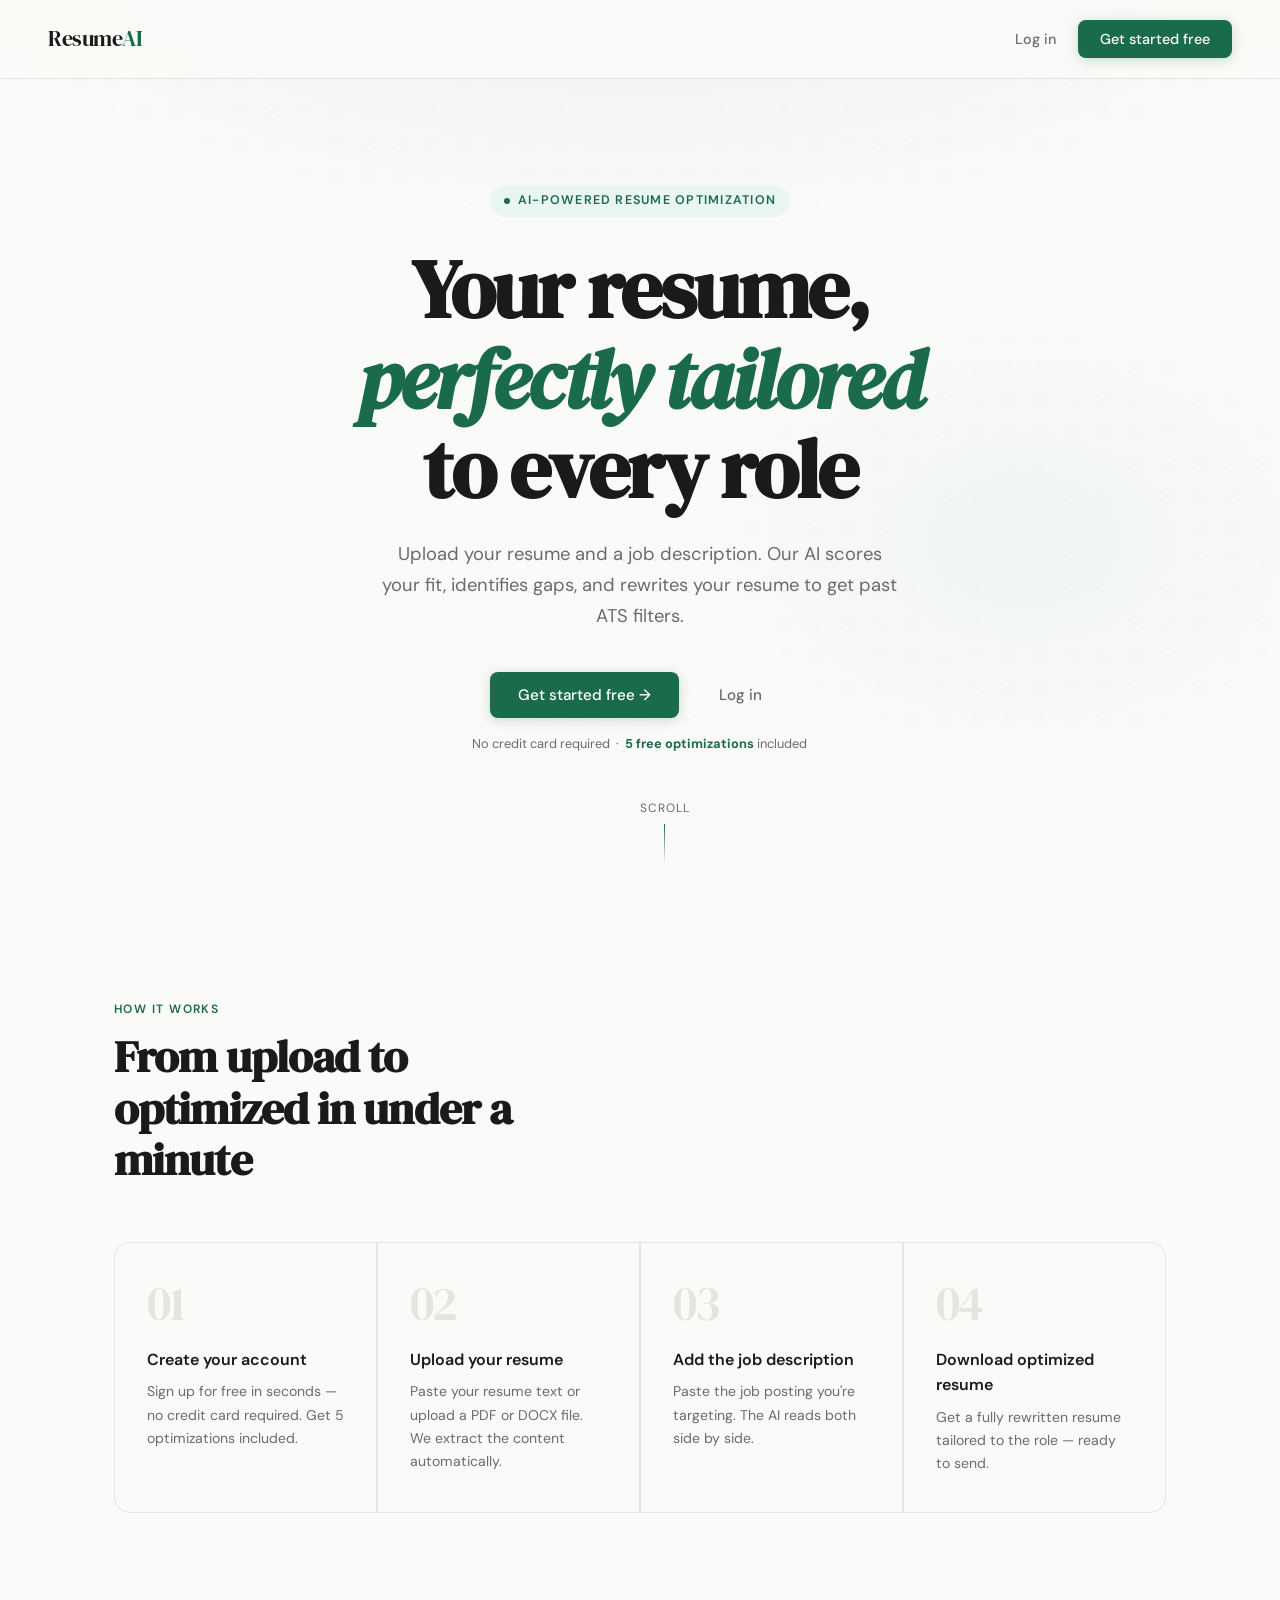
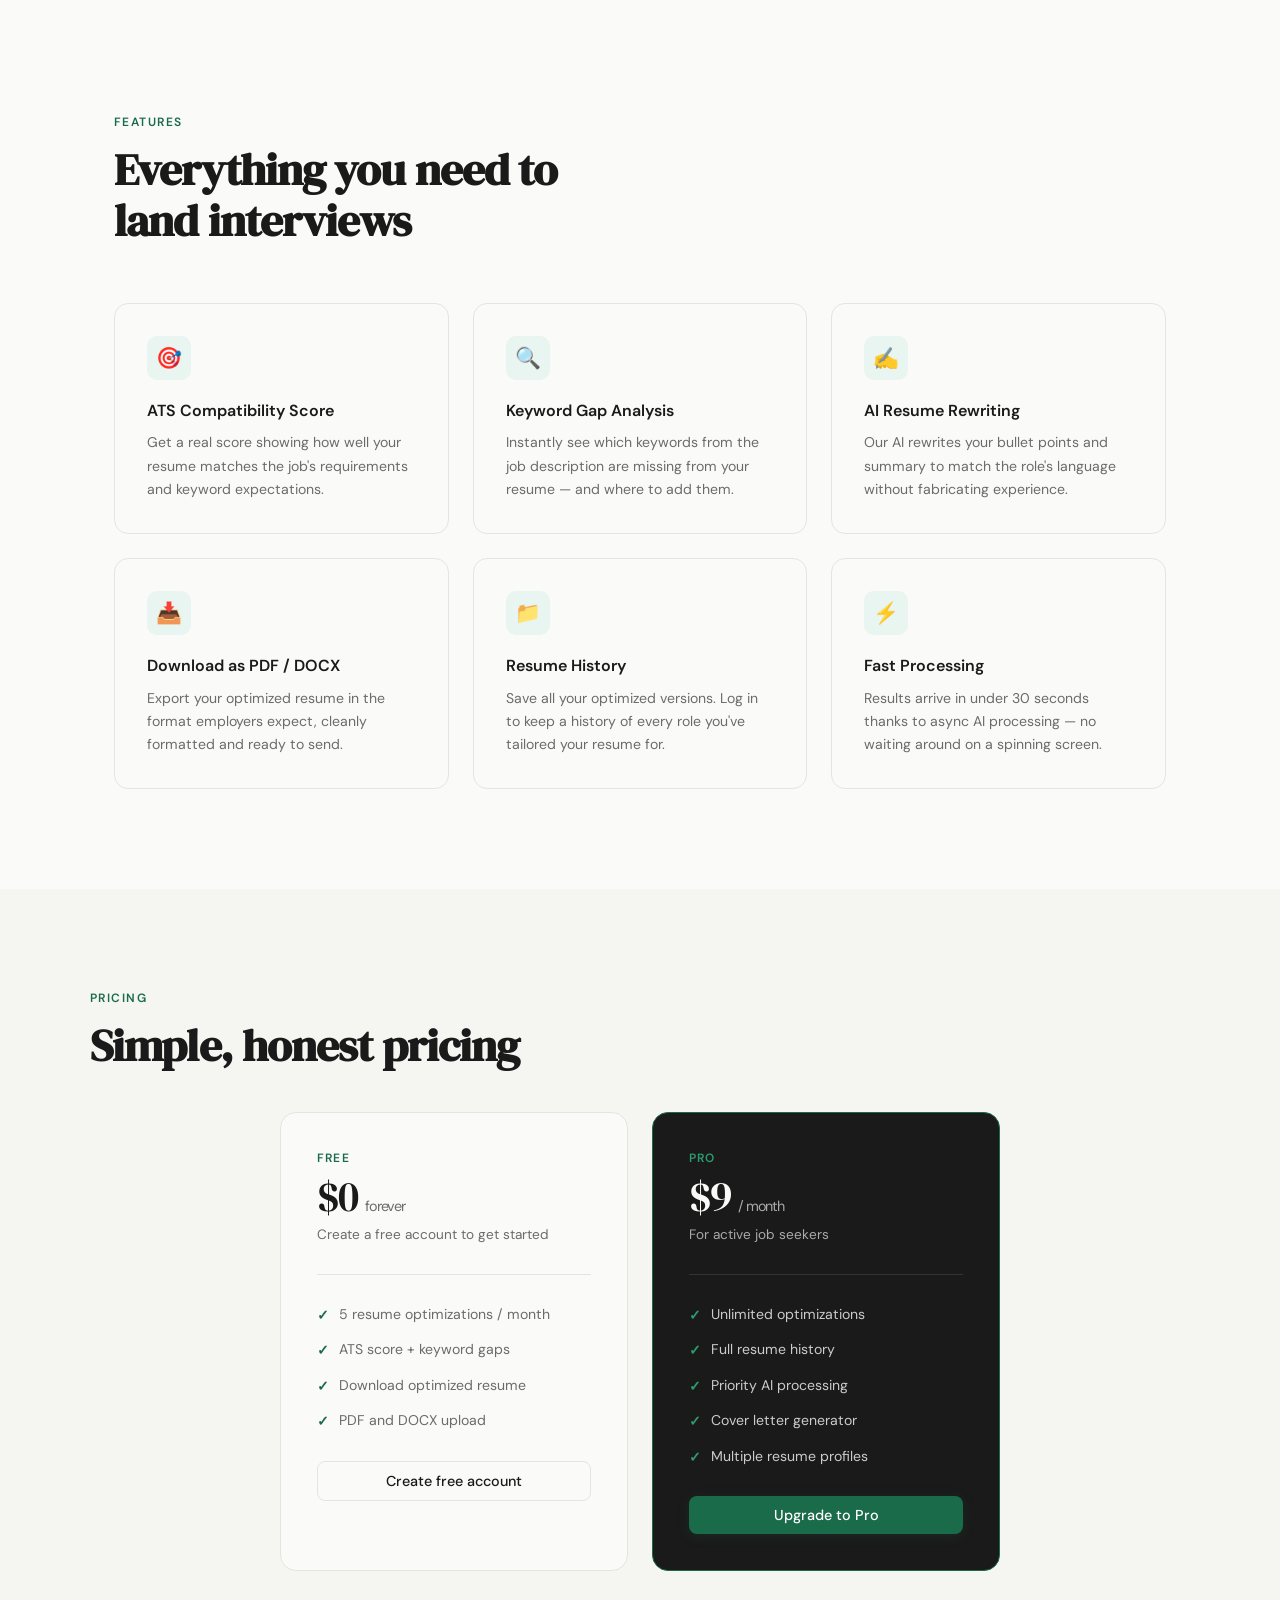
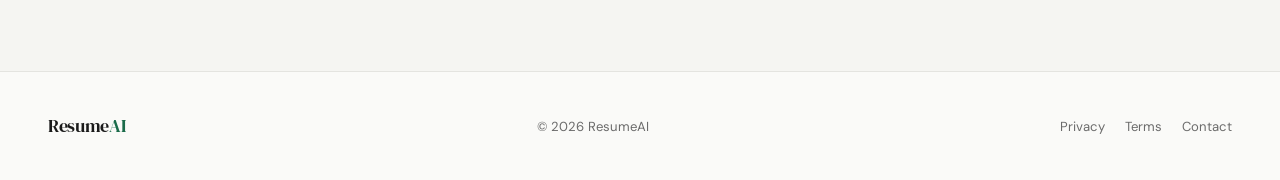
==== commit 5be14b9c: "dashboard page on login" ====
--- a/frontend/index.html
+++ b/frontend/index.html
@@ -6,1050 +6,9 @@
   <meta name="viewport" content="width=device-width, initial-scale=1.0" />
   <title>ResumeAI — Land Your Dream Job</title>
   <link rel="preconnect" href="https://fonts.googleapis.com" />
-  <link
-    href="https://fonts.googleapis.com/css2?family=DM+Serif+Display:ital@0;1&family=DM+Sans:wght@300;400;500;600&display=swap"
-    rel="stylesheet" />
-  <style>
-    *,
-    *::before,
-    *::after {
-      box-sizing: border-box;
-      margin: 0;
-      padding: 0;
-    }
-
-    :root {
-      --black: #0e0e0e;
-      --white: #fafaf8;
-      --ink: #1a1a1a;
-      --muted: #6b6b6b;
-      --accent: #1a6b4a;
-      --accent-light: #e8f5f0;
-      --accent-mid: #2d9c6e;
-      --border: #e4e4e0;
-      --surface: #f5f5f2;
-      --danger: #c0392b;
-    }
-
-    html {
-      scroll-behavior: smooth;
-    }
-
-    body {
-      font-family: 'DM Sans', sans-serif;
-      background: var(--white);
-      color: var(--ink);
-      line-height: 1.6;
-      overflow-x: hidden;
-    }
-
-    /* ── NAV ── */
-    nav {
-      position: fixed;
-      top: 0;
-      left: 0;
-      right: 0;
-      z-index: 100;
-      display: flex;
-      align-items: center;
-      justify-content: space-between;
-      padding: 20px 48px;
-      background: rgba(250, 250, 248, 0.88);
-      backdrop-filter: blur(14px);
-      border-bottom: 1px solid var(--border);
-      transition: padding 0.3s;
-    }
-
-    nav.scrolled {
-      padding: 14px 48px;
-    }
-
-    .nav-logo {
-      font-family: 'DM Serif Display', serif;
-      font-size: 1.4rem;
-      color: var(--ink);
-      letter-spacing: -0.02em;
-      text-decoration: none;
-    }
-
-    .nav-logo span {
-      color: var(--accent);
-    }
-
-    .nav-right {
-      display: flex;
-      align-items: center;
-      gap: 12px;
-    }
-
-    .nav-free-badge {
-      font-size: 0.72rem;
-      font-weight: 600;
-      letter-spacing: 0.06em;
-      text-transform: uppercase;
-      color: var(--accent);
-      background: var(--accent-light);
-      padding: 4px 10px;
-      border-radius: 20px;
-    }
-
-    /* ── BUTTONS ── */
-    .btn {
-      display: inline-flex;
-      align-items: center;
-      gap: 8px;
-      padding: 10px 22px;
-      border-radius: 8px;
-      font-family: 'DM Sans', sans-serif;
-      font-size: 0.9rem;
-      font-weight: 500;
-      cursor: pointer;
-      border: none;
-      transition: all 0.18s ease;
-      text-decoration: none;
-    }
-
-    .btn-outline {
-      background: transparent;
-      border: 1.5px solid var(--border);
-      color: var(--ink);
-    }
-
-    .btn-outline:hover {
-      border-color: var(--accent);
-      color: var(--accent);
-      background: var(--accent-light);
-    }
-
-    .btn-primary {
-      background: var(--accent);
-      color: #fff;
-      box-shadow: 0 2px 12px rgba(26, 107, 74, 0.22);
-    }
-
-    .btn-primary:hover {
-      background: #155a3d;
-      transform: translateY(-1px);
-      box-shadow: 0 4px 20px rgba(26, 107, 74, 0.32);
-    }
-
-    .btn-primary:active {
-      transform: translateY(0);
-    }
-
-    .btn-ghost {
-      background: transparent;
-      color: var(--muted);
-      padding: 10px 14px;
-    }
-
-    .btn-ghost:hover {
-      color: var(--ink);
-      background: var(--surface);
-    }
-
-    /* ── HERO ── */
-    .hero {
-      min-height: 100vh;
-      display: flex;
-      flex-direction: column;
-      justify-content: center;
-      align-items: center;
-      text-align: center;
-      padding: 120px 24px 80px;
-      position: relative;
-      overflow: hidden;
-    }
-
-    .hero-bg {
-      position: absolute;
-      inset: 0;
-      z-index: 0;
-      background:
-        radial-gradient(ellipse 80% 50% at 50% -10%, rgba(26, 107, 74, 0.07) 0%, transparent 70%),
-        radial-gradient(ellipse 40% 40% at 80% 60%, rgba(45, 156, 110, 0.05) 0%, transparent 60%);
-    }
-
-    /* subtle dot grid */
-    .hero-bg::after {
-      content: '';
-      position: absolute;
-      inset: 0;
-      background-image: radial-gradient(circle, #c8c8c0 1px, transparent 1px);
-      background-size: 32px 32px;
-      opacity: 0.35;
-    }
-
-    .hero-content {
-      position: relative;
-      z-index: 1;
-      max-width: 820px;
-    }
-
-    .hero-eyebrow {
-      display: inline-flex;
-      align-items: center;
-      gap: 8px;
-      font-size: 0.78rem;
-      font-weight: 600;
-      letter-spacing: 0.1em;
-      text-transform: uppercase;
-      color: var(--accent);
-      background: var(--accent-light);
-      padding: 6px 14px;
-      border-radius: 20px;
-      margin-bottom: 28px;
-      animation: fadeUp 0.6s ease both;
-    }
-
-    .hero-eyebrow::before {
-      content: '';
-      width: 6px;
-      height: 6px;
-      background: var(--accent);
-      border-radius: 50%;
-      animation: pulse 2s infinite;
-    }
-
-    @keyframes pulse {
-
-      0%,
-      100% {
-        opacity: 1;
-        transform: scale(1);
-      }
-
-      50% {
-        opacity: 0.5;
-        transform: scale(0.8);
-      }
-    }
-
-    h1 {
-      font-family: 'DM Serif Display', serif;
-      font-size: clamp(2.8rem, 7vw, 5.2rem);
-      line-height: 1.08;
-      letter-spacing: -0.03em;
-      color: var(--ink);
-      margin-bottom: 24px;
-      animation: fadeUp 0.6s 0.1s ease both;
-    }
-
-    h1 em {
-      font-style: italic;
-      color: var(--accent);
-    }
-
-    .hero-sub {
-      font-size: 1.15rem;
-      color: var(--muted);
-      max-width: 520px;
-      margin: 0 auto 40px;
-      font-weight: 400;
-      line-height: 1.7;
-      animation: fadeUp 0.6s 0.2s ease both;
-    }
-
-    .hero-cta {
-      display: flex;
-      align-items: center;
-      justify-content: center;
-      gap: 12px;
-      flex-wrap: wrap;
-      animation: fadeUp 0.6s 0.3s ease both;
-    }
-
-    .hero-cta .btn {
-      padding: 13px 28px;
-      font-size: 0.95rem;
-    }
-
-    .hero-note {
-      margin-top: 16px;
-      font-size: 0.8rem;
-      color: var(--muted);
-      animation: fadeUp 0.6s 0.4s ease both;
-    }
-
-    .hero-note strong {
-      color: var(--accent);
-    }
-
-    /* free uses counter strip */
-    .free-strip {
-      display: inline-flex;
-      align-items: center;
-      gap: 10px;
-      margin-top: 48px;
-      padding: 12px 20px;
-      background: var(--surface);
-      border: 1px solid var(--border);
-      border-radius: 12px;
-      font-size: 0.85rem;
-      color: var(--muted);
-      animation: fadeUp 0.6s 0.5s ease both;
-    }
-
-    .free-dots {
-      display: flex;
-      gap: 5px;
-    }
-
-    .free-dot {
-      width: 10px;
-      height: 10px;
-      border-radius: 50%;
-      background: var(--accent);
-      transition: background 0.3s;
-    }
-
-    .free-dot.used {
-      background: var(--border);
-    }
-
-    @keyframes fadeUp {
-      from {
-        opacity: 0;
-        transform: translateY(24px);
-      }
-
-      to {
-        opacity: 1;
-        transform: translateY(0);
-      }
-    }
-
-    /* ── SCROLL INDICATOR ── */
-    .scroll-hint {
-      position: absolute;
-      bottom: 36px;
-      left: 50%;
-      transform: translateX(-50%);
-      display: flex;
-      flex-direction: column;
-      align-items: center;
-      gap: 6px;
-      color: var(--muted);
-      font-size: 0.75rem;
-      letter-spacing: 0.08em;
-      text-transform: uppercase;
-      animation: fadeUp 0.6s 0.8s ease both;
-    }
-
-    .scroll-line {
-      width: 1px;
-      height: 40px;
-      background: linear-gradient(to bottom, var(--accent), transparent);
-      animation: scrollPulse 1.8s infinite;
-    }
-
-    @keyframes scrollPulse {
-      0% {
-        transform: scaleY(0);
-        transform-origin: top;
-      }
-
-      50% {
-        transform: scaleY(1);
-        transform-origin: top;
-      }
-
-      51% {
-        transform: scaleY(1);
-        transform-origin: bottom;
-      }
-
-      100% {
-        transform: scaleY(0);
-        transform-origin: bottom;
-      }
-    }
-
-    /* ── HOW IT WORKS ── */
-    .section {
-      padding: 100px 24px;
-      max-width: 1100px;
-      margin: 0 auto;
-    }
-
-    .section-label {
-      font-size: 0.75rem;
-      font-weight: 600;
-      letter-spacing: 0.12em;
-      text-transform: uppercase;
-      color: var(--accent);
-      margin-bottom: 12px;
-    }
-
-    .section-title {
-      font-family: 'DM Serif Display', serif;
-      font-size: clamp(1.9rem, 4vw, 2.8rem);
-      line-height: 1.15;
-      letter-spacing: -0.02em;
-      color: var(--ink);
-      margin-bottom: 56px;
-      max-width: 480px;
-    }
-
-    .steps {
-      display: grid;
-      grid-template-columns: repeat(auto-fit, minmax(240px, 1fr));
-      gap: 2px;
-      background: var(--border);
-      border: 1px solid var(--border);
-      border-radius: 16px;
-      overflow: hidden;
-    }
-
-    .step {
-      background: var(--white);
-      padding: 36px 32px;
-      position: relative;
-      transition: background 0.2s;
-    }
-
-    .step:hover {
-      background: var(--accent-light);
-    }
-
-    .step-num {
-      font-family: 'DM Serif Display', serif;
-      font-size: 3rem;
-      color: var(--border);
-      line-height: 1;
-      margin-bottom: 20px;
-      letter-spacing: -0.04em;
-    }
-
-    .step h3 {
-      font-size: 1rem;
-      font-weight: 600;
-      color: var(--ink);
-      margin-bottom: 8px;
-    }
-
-    .step p {
-      font-size: 0.88rem;
-      color: var(--muted);
-      line-height: 1.65;
-    }
-
-    /* ── FEATURES ── */
-    .features-grid {
-      display: grid;
-      grid-template-columns: repeat(auto-fit, minmax(300px, 1fr));
-      gap: 24px;
-    }
-
-    .feature-card {
-      padding: 32px;
-      border: 1px solid var(--border);
-      border-radius: 14px;
-      background: var(--white);
-      transition: all 0.22s ease;
-      cursor: default;
-    }
-
-    .feature-card:hover {
-      border-color: var(--accent);
-      box-shadow: 0 8px 32px rgba(26, 107, 74, 0.1);
-      transform: translateY(-3px);
-    }
-
-    .feature-icon {
-      width: 44px;
-      height: 44px;
-      background: var(--accent-light);
-      border-radius: 10px;
-      display: flex;
-      align-items: center;
-      justify-content: center;
-      font-size: 1.3rem;
-      margin-bottom: 18px;
-    }
-
-    .feature-card h3 {
-      font-size: 1rem;
-      font-weight: 600;
-      color: var(--ink);
-      margin-bottom: 8px;
-    }
-
-    .feature-card p {
-      font-size: 0.88rem;
-      color: var(--muted);
-      line-height: 1.65;
-    }
-
-    /* ── PRICING / FREE vs PRO ── */
-    .pricing-section {
-      background: var(--surface);
-      padding: 100px 24px;
-    }
-
-    .pricing-inner {
-      max-width: 1100px;
-      margin: 0 auto;
-    }
-
-    .pricing-cards {
-      display: grid;
-      grid-template-columns: 1fr 1fr;
-      gap: 24px;
-      max-width: 720px;
-      margin: 0 auto;
-    }
-
-    @media (max-width: 640px) {
-      .pricing-cards {
-        grid-template-columns: 1fr;
-      }
-    }
-
-    .pricing-card {
-      padding: 36px;
-      border-radius: 16px;
-      border: 1.5px solid var(--border);
-      background: var(--white);
-    }
-
-    .pricing-card.featured {
-      border-color: var(--accent);
-      background: var(--ink);
-      color: var(--white);
-    }
-
-    .pricing-tier {
-      font-size: 0.75rem;
-      font-weight: 600;
-      letter-spacing: 0.1em;
-      text-transform: uppercase;
-      color: var(--accent);
-      margin-bottom: 8px;
-    }
-
-    .pricing-card.featured .pricing-tier {
-      color: var(--accent-mid);
-    }
-
-    .pricing-price {
-      font-family: 'DM Serif Display', serif;
-      font-size: 2.6rem;
-      letter-spacing: -0.03em;
-      line-height: 1;
-      margin-bottom: 6px;
-    }
-
-    .pricing-price span {
-      font-family: 'DM Sans', sans-serif;
-      font-size: 0.9rem;
-      font-weight: 400;
-      color: var(--muted);
-    }
-
-    .pricing-card.featured .pricing-price span {
-      color: #aaa;
-    }
-
-    .pricing-desc {
-      font-size: 0.85rem;
-      color: var(--muted);
-      margin-bottom: 28px;
-      padding-bottom: 28px;
-      border-bottom: 1px solid var(--border);
-    }
-
-    .pricing-card.featured .pricing-desc {
-      color: #aaa;
-      border-color: #333;
-    }
-
-    .pricing-features {
-      list-style: none;
-      display: flex;
-      flex-direction: column;
-      gap: 12px;
-      margin-bottom: 28px;
-    }
-
-    .pricing-features li {
-      display: flex;
-      align-items: flex-start;
-      gap: 10px;
-      font-size: 0.88rem;
-      color: var(--muted);
-    }
-
-    .pricing-card.featured .pricing-features li {
-      color: #ccc;
-    }
-
-    .pricing-features li::before {
-      content: '✓';
-      color: var(--accent);
-      font-weight: 700;
-      flex-shrink: 0;
-      margin-top: 1px;
-    }
-
-    .pricing-card.featured .pricing-features li::before {
-      color: var(--accent-mid);
-    }
-
-    /* ── FOOTER ── */
-    footer {
-      padding: 40px 48px;
-      border-top: 1px solid var(--border);
-      display: flex;
-      align-items: center;
-      justify-content: space-between;
-      font-size: 0.82rem;
-      color: var(--muted);
-    }
-
-    footer a {
-      color: var(--muted);
-      text-decoration: none;
-    }
-
-    footer a:hover {
-      color: var(--ink);
-    }
-
-    /* ── MODAL OVERLAY ── */
-    .modal-overlay {
-      position: fixed;
-      inset: 0;
-      z-index: 1000;
-      background: rgba(14, 14, 14, 0.55);
-      backdrop-filter: blur(6px);
-      display: flex;
-      align-items: center;
-      justify-content: center;
-      padding: 24px;
-      opacity: 0;
-      pointer-events: none;
-      transition: opacity 0.25s ease;
-    }
-
-    .modal-overlay.active {
-      opacity: 1;
-      pointer-events: all;
-    }
-
-    .modal {
-      background: var(--white);
-      border-radius: 20px;
-      width: 100%;
-      max-width: 440px;
-      padding: 44px 40px 40px;
-      position: relative;
-      transform: translateY(20px) scale(0.97);
-      transition: transform 0.28s cubic-bezier(0.34, 1.56, 0.64, 1);
-      box-shadow: 0 24px 80px rgba(0, 0, 0, 0.18);
-    }
-
-    .modal-overlay.active .modal {
-      transform: translateY(0) scale(1);
-    }
-
-    .modal-close {
-      position: absolute;
-      top: 16px;
-      right: 16px;
-      width: 32px;
-      height: 32px;
-      border: none;
-      background: var(--surface);
-      border-radius: 8px;
-      cursor: pointer;
-      display: flex;
-      align-items: center;
-      justify-content: center;
-      color: var(--muted);
-      font-size: 1.1rem;
-      transition: all 0.15s;
-    }
-
-    .modal-close:hover {
-      background: var(--border);
-      color: var(--ink);
-    }
-
-    .modal-logo {
-      font-family: 'DM Serif Display', serif;
-      font-size: 1.3rem;
-      color: var(--ink);
-      margin-bottom: 6px;
-    }
-
-    .modal-logo span {
-      color: var(--accent);
-    }
-
-    .modal-tabs {
-      display: flex;
-      gap: 0;
-      margin: 24px 0;
-      border: 1.5px solid var(--border);
-      border-radius: 10px;
-      overflow: hidden;
-    }
-
-    .modal-tab {
-      flex: 1;
-      padding: 10px;
-      text-align: center;
-      font-size: 0.88rem;
-      font-weight: 500;
-      cursor: pointer;
-      background: transparent;
-      border: none;
-      color: var(--muted);
-      transition: all 0.18s;
-      font-family: 'DM Sans', sans-serif;
-    }
-
-    .modal-tab.active {
-      background: var(--ink);
-      color: var(--white);
-    }
-
-    .modal-subtitle {
-      font-size: 0.85rem;
-      color: var(--muted);
-      margin-bottom: 24px;
-      line-height: 1.6;
-    }
-
-    /* tab panels */
-    .tab-panel {
-      display: none;
-    }
-
-    .tab-panel.active {
-      display: block;
-    }
-
-    /* form */
-    .form-group {
-      margin-bottom: 16px;
-    }
-
-    .form-label {
-      display: block;
-      font-size: 0.82rem;
-      font-weight: 500;
-      color: var(--ink);
-      margin-bottom: 6px;
-    }
-
-    .form-input {
-      width: 100%;
-      padding: 11px 14px;
-      border: 1.5px solid var(--border);
-      border-radius: 9px;
-      font-family: 'DM Sans', sans-serif;
-      font-size: 0.9rem;
-      color: var(--ink);
-      background: var(--white);
-      outline: none;
-      transition: border-color 0.18s;
-    }
-
-    .form-input:focus {
-      border-color: var(--accent);
-    }
-
-    .form-input::placeholder {
-      color: #b0b0aa;
-    }
-
-    .form-input.error {
-      border-color: var(--danger);
-    }
-
-    .form-error {
-      font-size: 0.78rem;
-      color: var(--danger);
-      margin-top: 5px;
-      display: none;
-    }
-
-    .form-error.visible {
-      display: block;
-    }
-
-    .form-submit {
-      width: 100%;
-      padding: 13px;
-      margin-top: 8px;
-      font-size: 0.95rem;
-      border-radius: 9px;
-      background: var(--accent);
-      color: #fff;
-      border: none;
-      font-family: 'DM Sans', sans-serif;
-      font-weight: 600;
-      cursor: pointer;
-      transition: all 0.18s;
-      position: relative;
-    }
-
-    .form-submit:hover {
-      background: #155a3d;
-    }
-
-    .form-submit:disabled {
-      opacity: 0.6;
-      cursor: not-allowed;
-    }
-
-    .form-submit .spinner {
-      display: none;
-      width: 16px;
-      height: 16px;
-      border: 2px solid rgba(255, 255, 255, 0.4);
-      border-top-color: #fff;
-      border-radius: 50%;
-      animation: spin 0.6s linear infinite;
-      position: absolute;
-      right: 16px;
-      top: 50%;
-      transform: translateY(-50%);
-    }
-
-    .form-submit.loading .spinner {
-      display: block;
-    }
-
-    @keyframes spin {
-      to {
-        transform: translateY(-50%) rotate(360deg);
-      }
-    }
-
-    .form-divider {
-      text-align: center;
-      font-size: 0.78rem;
-      color: var(--muted);
-      margin: 16px 0;
-      position: relative;
-    }
-
-    .form-divider::before,
-    .form-divider::after {
-      content: '';
-      position: absolute;
-      top: 50%;
-      width: 42%;
-      height: 1px;
-      background: var(--border);
-    }
-
-    .form-divider::before {
-      left: 0;
-    }
-
-    .form-divider::after {
-      right: 0;
-    }
-
-    .modal-alert {
-      padding: 10px 14px;
-      border-radius: 8px;
-      font-size: 0.83rem;
-      margin-bottom: 14px;
-      display: none;
-    }
-
-    .modal-alert.error {
-      background: #fdf0ef;
-      color: var(--danger);
-      border: 1px solid #f5c6c2;
-      display: block;
-    }
-
-    .modal-alert.success {
-      background: var(--accent-light);
-      color: var(--accent);
-      border: 1px solid #b2dece;
-      display: block;
-    }
-
-    /* ── TOAST ── */
-    .toast {
-      position: fixed;
-      bottom: 28px;
-      right: 28px;
-      z-index: 2000;
-      background: var(--ink);
-      color: var(--white);
-      padding: 14px 20px;
-      border-radius: 10px;
-      font-size: 0.88rem;
-      box-shadow: 0 8px 24px rgba(0, 0, 0, 0.2);
-      transform: translateY(80px);
-      opacity: 0;
-      transition: all 0.3s cubic-bezier(0.34, 1.56, 0.64, 1);
-      max-width: 300px;
-    }
-
-    .toast.show {
-      transform: translateY(0);
-      opacity: 1;
-    }
-
-    .toast.success {
-      background: var(--accent);
-    }
-
-    .toast.error {
-      background: var(--danger);
-    }
-
-    /* ── USER MENU (logged in state) ── */
-    .user-menu-wrap {
-      position: relative;
-    }
-
-    .user-avatar {
-      width: 36px;
-      height: 36px;
-      border-radius: 50%;
-      background: var(--accent);
-      color: #fff;
-      font-size: 0.88rem;
-      font-weight: 600;
-      display: flex;
-      align-items: center;
-      justify-content: center;
-      cursor: pointer;
-      border: 2px solid var(--accent-light);
-      transition: all 0.15s;
-    }
-
-    .user-avatar:hover {
-      transform: scale(1.07);
-    }
-
-    .user-dropdown {
-      position: absolute;
-      top: calc(100% + 10px);
-      right: 0;
-      background: var(--white);
-      border: 1px solid var(--border);
-      border-radius: 12px;
-      box-shadow: 0 8px 32px rgba(0, 0, 0, 0.12);
-      min-width: 200px;
-      padding: 8px;
-      opacity: 0;
-      pointer-events: none;
-      transform: translateY(-8px);
-      transition: all 0.18s ease;
-    }
-
-    .user-dropdown.open {
-      opacity: 1;
-      pointer-events: all;
-      transform: translateY(0);
-    }
-
-    .user-email {
-      padding: 8px 12px 12px;
-      font-size: 0.8rem;
-      color: var(--muted);
-      border-bottom: 1px solid var(--border);
-      margin-bottom: 4px;
-    }
-
-    .user-email strong {
-      display: block;
-      color: var(--ink);
-      font-size: 0.88rem;
-      margin-bottom: 2px;
-    }
-
-    .dropdown-item {
-      display: flex;
-      align-items: center;
-      gap: 10px;
-      padding: 9px 12px;
-      border-radius: 7px;
-      font-size: 0.88rem;
-      color: var(--ink);
-      cursor: pointer;
-      transition: background 0.15s;
-      border: none;
-      background: none;
-      width: 100%;
-      text-align: left;
-      font-family: 'DM Sans', sans-serif;
-    }
-
-    .dropdown-item:hover {
-      background: var(--surface);
-    }
-
-    .dropdown-item.danger {
-      color: var(--danger);
-    }
-
-    .dropdown-item.danger:hover {
-      background: #fdf0ef;
-    }
-
-    /* ── PASSWORD STRENGTH ── */
-    .strength-bar {
-      height: 3px;
-      border-radius: 2px;
-      background: var(--border);
-      margin-top: 8px;
-      overflow: hidden;
-    }
-
-    .strength-fill {
-      height: 100%;
-      border-radius: 2px;
-      width: 0%;
-      transition: width 0.3s, background 0.3s;
-    }
-
-    .strength-label {
-      font-size: 0.75rem;
-      color: var(--muted);
-      margin-top: 4px;
-    }
-
-    /* ── RESPONSIVE ── */
-    @media (max-width: 768px) {
-      nav {
-        padding: 16px 20px;
-      }
-
-      nav.scrolled {
-        padding: 12px 20px;
-      }
-
-      .nav-free-badge {
-        display: none;
-      }
-
-      footer {
-        flex-direction: column;
-        gap: 12px;
-        text-align: center;
-      }
-
-      .modal {
-        padding: 32px 24px 28px;
-      }
-
-      .steps {
-        grid-template-columns: 1fr;
-      }
-    }
-  </style>
+  <link href="https://fonts.googleapis.com/css2?family=DM+Serif+Display:ital@0;1&family=DM+Sans:wght@300;400;500;600&display=swap" rel="stylesheet" />
+  <link rel="stylesheet" href="assets/css/main.css" />
+  <script src="assets/js/script.js" defer></script>
 </head>
 
 <body>
@@ -1058,7 +17,7 @@
   <nav id="navbar">
     <a href="#" class="nav-logo">Resume<span>AI</span></a>
     <div class="nav-right">
-      <span class="nav-free-badge" id="freeCounter">5 free uses left</span>
+      <span class="nav-free-badge" id="freeCounter" style="display:none;"></span>
       <div id="guestNav" style="display:flex;align-items:center;gap:8px;">
         <button class="btn btn-ghost" onclick="openModal('login')">Log in</button>
         <button class="btn btn-primary" onclick="openModal('signup')">Get started free</button>
@@ -1088,20 +47,14 @@
         identifies gaps, and rewrites your resume to get past ATS filters.
       </p>
       <div class="hero-cta">
-        <button class="btn btn-primary" onclick="handleGetStarted()">
-          Optimize my resume →
+        <button class="btn btn-primary" onclick="openModal('signup')">
+          Get started free →
         </button>
-        <button class="btn btn-outline" onclick="openModal('login')">
-          Log in to save results
+        <button class="btn btn-ghost" onclick="openModal('login')">
+          Log in
         </button>
       </div>
-      <p class="hero-note">No credit card required &nbsp;·&nbsp; <strong>5 free optimizations</strong> without an
-        account</p>
-
-      <div class="free-strip" id="freeStrip">
-        <div class="free-dots" id="freeDots"></div>
-        <span id="freeStripText">5 free uses available — no sign-up needed</span>
-      </div>
+      <p class="hero-note">No credit card required &nbsp;·&nbsp; <strong>5 free optimizations</strong> included</p>
     </div>
 
     <div class="scroll-hint">
@@ -1117,18 +70,18 @@
     <div class="steps">
       <div class="step">
         <div class="step-num">01</div>
+        <h3>Create your account</h3>
+        <p>Sign up for free in seconds — no credit card required. Get 5 optimizations included.</p>
+      </div>
+      <div class="step">
+        <div class="step-num">02</div>
         <h3>Upload your resume</h3>
         <p>Paste your resume text or upload a PDF or DOCX file. We extract the content automatically.</p>
       </div>
       <div class="step">
-        <div class="step-num">02</div>
+        <div class="step-num">03</div>
         <h3>Add the job description</h3>
         <p>Paste the job posting you're targeting. The AI reads both side by side.</p>
-      </div>
-      <div class="step">
-        <div class="step-num">03</div>
-        <h3>Get your ATS score</h3>
-        <p>See a match score out of 100, keyword gaps, and specific improvement suggestions.</p>
       </div>
       <div class="step">
         <div class="step-num">04</div>
@@ -1151,14 +104,12 @@
       <div class="feature-card">
         <div class="feature-icon">🔍</div>
         <h3>Keyword Gap Analysis</h3>
-        <p>Instantly see which keywords from the job description are missing from your resume — and where to add them.
-        </p>
+        <p>Instantly see which keywords from the job description are missing from your resume — and where to add them.</p>
       </div>
       <div class="feature-card">
         <div class="feature-icon">✍️</div>
         <h3>AI Resume Rewriting</h3>
-        <p>Our AI rewrites your bullet points and summary to match the role's language without fabricating experience.
-        </p>
+        <p>Our AI rewrites your bullet points and summary to match the role's language without fabricating experience.</p>
       </div>
       <div class="feature-card">
         <div class="feature-icon">📥</div>
@@ -1173,8 +124,7 @@
       <div class="feature-card">
         <div class="feature-icon">⚡</div>
         <h3>Fast Processing</h3>
-        <p>Results arrive in under 30 seconds thanks to async AI processing — no waiting around on a spinning screen.
-        </p>
+        <p>Results arrive in under 30 seconds thanks to async AI processing — no waiting around on a spinning screen.</p>
       </div>
     </div>
   </section>
@@ -1188,15 +138,15 @@
         <div class="pricing-card">
           <div class="pricing-tier">Free</div>
           <div class="pricing-price">$0 <span>forever</span></div>
-          <p class="pricing-desc">No account needed to get started</p>
+          <p class="pricing-desc">Create a free account to get started</p>
           <ul class="pricing-features">
-            <li>5 resume optimizations</li>
+            <li>5 resume optimizations / month</li>
             <li>ATS score + keyword gaps</li>
             <li>Download optimized resume</li>
             <li>PDF and DOCX upload</li>
           </ul>
-          <button class="btn btn-outline" style="width:100%;justify-content:center;" onclick="handleGetStarted()">
-            Start for free
+          <button class="btn btn-outline" style="width:100%;justify-content:center;" onclick="openModal('signup')">
+            Create free account
           </button>
         </div>
         <div class="pricing-card featured">
@@ -1211,7 +161,7 @@
             <li>Multiple resume profiles</li>
           </ul>
           <button class="btn btn-primary" style="width:100%;justify-content:center;" onclick="openModal('signup')">
-            Create free account
+            Upgrade to Pro
           </button>
         </div>
       </div>
@@ -1221,9 +171,7 @@
   <!-- ── FOOTER ── -->
   <footer>
     <span class="nav-logo" style="font-size:1.1rem;">Resume<span style="color:var(--accent)">AI</span></span>
-    <span>©
-      <script>document.write(new Date().getFullYear())</script> ResumeAI
-    </span>
+    <span>© <script>document.write(new Date().getFullYear())</script> ResumeAI</span>
     <div style="display:flex;gap:20px;">
       <a href="/privacy.html">Privacy</a>
       <a href="terms.html">Terms</a>
@@ -1236,13 +184,10 @@
     <div class="modal" role="dialog" aria-modal="true">
       <button class="modal-close" onclick="closeModal()" aria-label="Close">✕</button>
       <div class="modal-logo">Resume<span>AI</span></div>
-
       <div class="modal-tabs">
         <button class="modal-tab active" id="tabLogin" onclick="switchTab('login')">Log in</button>
         <button class="modal-tab" id="tabSignup" onclick="switchTab('signup')">Sign up</button>
       </div>
-
-      <!-- Alert -->
       <div class="modal-alert" id="modalAlert"></div>
 
       <!-- LOGIN PANEL -->
@@ -1251,14 +196,12 @@
         <form onsubmit="handleLogin(event)" novalidate>
           <div class="form-group">
             <label class="form-label" for="loginEmail">Email address</label>
-            <input class="form-input" type="email" id="loginEmail" placeholder="you@example.com" autocomplete="email"
-              required />
+            <input class="form-input" type="email" id="loginEmail" placeholder="you@example.com" autocomplete="email" required />
             <div class="form-error" id="loginEmailError">Please enter a valid email address.</div>
           </div>
           <div class="form-group">
             <label class="form-label" for="loginPassword">Password</label>
-            <input class="form-input" type="password" id="loginPassword" placeholder="Your password"
-              autocomplete="current-password" required />
+            <input class="form-input" type="password" id="loginPassword" placeholder="Your password" autocomplete="current-password" required />
             <div class="form-error" id="loginPasswordError">Password is required.</div>
           </div>
           <button type="submit" class="form-submit" id="loginBtn">
@@ -1268,8 +211,7 @@
         </form>
         <div class="form-divider">or</div>
         <p style="text-align:center;font-size:0.84rem;color:var(--muted)">
-          Don't have an account? <a href="#" style="color:var(--accent);text-decoration:none;font-weight:500"
-            onclick="switchTab('signup');return false;">Sign up free →</a>
+          Don't have an account? <a href="#" style="color:var(--accent);text-decoration:none;font-weight:500" onclick="switchTab('signup');return false;">Sign up free →</a>
         </p>
       </div>
 
@@ -1279,23 +221,18 @@
         <form onsubmit="handleSignup(event)" novalidate>
           <div class="form-group">
             <label class="form-label" for="signupName">Full name</label>
-            <input class="form-input" type="text" id="signupName" placeholder="Alex Johnson" autocomplete="name"
-              required />
+            <input class="form-input" type="text" id="signupName" placeholder="Alex Johnson" autocomplete="name" required />
             <div class="form-error" id="signupNameError">Please enter your name.</div>
           </div>
           <div class="form-group">
             <label class="form-label" for="signupEmail">Email address</label>
-            <input class="form-input" type="email" id="signupEmail" placeholder="you@example.com" autocomplete="email"
-              required />
+            <input class="form-input" type="email" id="signupEmail" placeholder="you@example.com" autocomplete="email" required />
             <div class="form-error" id="signupEmailError">Please enter a valid email address.</div>
           </div>
           <div class="form-group">
             <label class="form-label" for="signupPassword">Password</label>
-            <input class="form-input" type="password" id="signupPassword" placeholder="At least 8 characters"
-              autocomplete="new-password" required oninput="checkStrength(this.value)" />
-            <div class="strength-bar">
-              <div class="strength-fill" id="strengthFill"></div>
-            </div>
+            <input class="form-input" type="password" id="signupPassword" placeholder="At least 8 characters" autocomplete="new-password" required oninput="checkStrength(this.value)" />
+            <div class="strength-bar"><div class="strength-fill" id="strengthFill"></div></div>
             <div class="strength-label" id="strengthLabel"></div>
             <div class="form-error" id="signupPasswordError">Password must be at least 8 characters.</div>
           </div>
@@ -1306,8 +243,7 @@
         </form>
         <div class="form-divider">or</div>
         <p style="text-align:center;font-size:0.84rem;color:var(--muted)">
-          Already have an account? <a href="#" style="color:var(--accent);text-decoration:none;font-weight:500"
-            onclick="switchTab('login');return false;">Log in →</a>
+          Already have an account? <a href="#" style="color:var(--accent);text-decoration:none;font-weight:500" onclick="switchTab('login');return false;">Log in →</a>
         </p>
       </div>
     </div>
@@ -1316,376 +252,14 @@
   <!-- ── TOAST ── -->
   <div class="toast" id="toast"></div>
 
-  <!-- ── JS ── -->
   <script>
-    // ── CONFIG ──────────────────────────────────────────────────────
-    const API_BASE = '/api'; // Change to 'http://localhost:8000' for local dev without nginx
-    const FREE_LIMIT = 5;
-
-    // ── STATE ────────────────────────────────────────────────────────
-    let currentUser = null;
-
-    // for copy right dynamic year
-
-    document.addEventListener('DOMContentLoaded', () => {
-      document.getElementById('year').textContent = new Date().getFullYear();
-      initFreeCounter();
-      initAuth();
-      initScrollNav();
-    });
-
-    // ── INIT ─────────────────────────────────────────────────────────
-    document.addEventListener('DOMContentLoaded', () => {
-      initFreeCounter();
-      initAuth();
-      initScrollNav();
-    });
-
-    // ── NAV SCROLL ───────────────────────────────────────────────────
-    function initScrollNav() {
-      const nav = document.getElementById('navbar');
-      window.addEventListener('scroll', () => {
-        nav.classList.toggle('scrolled', window.scrollY > 40);
-      }, { passive: true });
-    }
-
-    // ── FREE COUNTER ─────────────────────────────────────────────────
-    function getFreeUses() {
-      return parseInt(localStorage.getItem('freeUses') || '0', 10);
-    }
-
-    function incrementFreeUses() {
-      const uses = getFreeUses() + 1;
-      localStorage.setItem('freeUses', uses);
-      updateFreeUI();
-      return uses;
-    }
-
-    function initFreeCounter() {
-      updateFreeUI();
-    }
-
-    function updateFreeUI() {
-      if (currentUser) {
-        document.getElementById('freeStrip').style.display = 'none';
-        document.getElementById('freeCounter').style.display = 'none';
-        return;
-      }
-
-      const used = getFreeUses();
-      const remaining = Math.max(FREE_LIMIT - used, 0);
-
-      // nav badge
-      const badge = document.getElementById('freeCounter');
-      badge.textContent = `${remaining} free ${remaining === 1 ? 'use' : 'uses'} left`;
-      badge.style.display = remaining > 0 ? 'inline-flex' : 'none';
-
-      // dots in hero
-      const dotsEl = document.getElementById('freeDots');
-      const stripText = document.getElementById('freeStripText');
-      dotsEl.innerHTML = '';
-      for (let i = 0; i < FREE_LIMIT; i++) {
-        const dot = document.createElement('div');
-        dot.className = 'free-dot' + (i < used ? ' used' : '');
-        dotsEl.appendChild(dot);
-      }
-
-      if (remaining > 0) {
-        stripText.textContent = `${remaining} free ${remaining === 1 ? 'use' : 'uses'} remaining — no sign-up needed`;
-      } else {
-        stripText.innerHTML = 'Free uses exhausted — <strong style="color:var(--accent)">sign up free to continue</strong>';
-      }
-    }
-
-    function handleGetStarted() {
-      if (!currentUser) {
-        const used = getFreeUses();
-        if (used >= FREE_LIMIT) {
-          openModal('signup');
-          showAlert('modal', "You've used all 5 free optimizations. Create a free account to continue.", 'error');
-          return;
-        }
-      }
-      // Navigate to the optimizer tool (page to be built)
-      window.location.href = '/optimize.html';
-    }
-
-    // ── AUTH INIT ────────────────────────────────────────────────────
-    function initAuth() {
-      const token = localStorage.getItem('authToken');
-      const userData = localStorage.getItem('userData');
-      if (token && userData) {
-        try {
-          currentUser = JSON.parse(userData);
-          setLoggedIn(currentUser);
-        } catch (e) {
-          localStorage.removeItem('authToken');
-          localStorage.removeItem('userData');
-        }
-      }
-    }
-
-    function setLoggedIn(user) {
-      currentUser = user;
-      document.getElementById('guestNav').style.display = 'none';
-      document.getElementById('userNav').style.display = 'block';
-
-      const initials = user.name
-        ? user.name.split(' ').map(n => n[0]).join('').toUpperCase().slice(0, 2)
-        : user.email[0].toUpperCase();
-
-      document.getElementById('userAvatar').textContent = initials;
-      document.getElementById('dropdownName').textContent = user.name || 'User';
-      document.getElementById('dropdownEmail').textContent = user.email;
-
-      updateFreeUI();
-    }
-
-    function setLoggedOut() {
-      currentUser = null;
-      localStorage.removeItem('authToken');
-      localStorage.removeItem('userData');
-      document.getElementById('guestNav').style.display = 'flex';
-      document.getElementById('userNav').style.display = 'none';
-      updateFreeUI();
-    }
-
-    // ── MODAL ────────────────────────────────────────────────────────
-    function openModal(tab = 'login') {
-      clearModalAlert();
-      switchTab(tab);
-      document.getElementById('modalOverlay').classList.add('active');
-      document.body.style.overflow = 'hidden';
-    }
-
-    function closeModal() {
-      document.getElementById('modalOverlay').classList.remove('active');
-      document.body.style.overflow = '';
-    }
-
-    function handleOverlayClick(e) {
-      if (e.target === document.getElementById('modalOverlay')) closeModal();
-    }
-
-    document.addEventListener('keydown', (e) => {
-      if (e.key === 'Escape') closeModal();
-    });
-
-    function switchTab(tab) {
-      const isLogin = tab === 'login';
-      document.getElementById('tabLogin').classList.toggle('active', isLogin);
-      document.getElementById('tabSignup').classList.toggle('active', !isLogin);
-      document.getElementById('panelLogin').classList.toggle('active', isLogin);
-      document.getElementById('panelSignup').classList.toggle('active', !isLogin);
-      clearModalAlert();
-      clearFormErrors();
-    }
-
-    // ── FORM HELPERS ─────────────────────────────────────────────────
-    function showFieldError(id, msg) {
-      const el = document.getElementById(id);
-      const input = document.getElementById(id.replace('Error', ''));
-      el.textContent = msg;
-      el.classList.add('visible');
-      if (input) input.classList.add('error');
-    }
-
-    function clearFormErrors() {
-      document.querySelectorAll('.form-error').forEach(el => el.classList.remove('visible'));
-      document.querySelectorAll('.form-input').forEach(el => el.classList.remove('error'));
-    }
-
-    function showAlert(ctx, msg, type = 'error') {
-      const el = document.getElementById('modalAlert');
-      el.textContent = msg;
-      el.className = 'modal-alert ' + type;
-    }
-
-    function clearModalAlert() {
-      const el = document.getElementById('modalAlert');
-      el.className = 'modal-alert';
-      el.textContent = '';
-    }
-
-    function setButtonLoading(id, loading) {
-      const btn = document.getElementById(id);
-      btn.classList.toggle('loading', loading);
-      btn.disabled = loading;
-    }
-
-    // ── PASSWORD STRENGTH ────────────────────────────────────────────
-    function checkStrength(val) {
-      const fill = document.getElementById('strengthFill');
-      const label = document.getElementById('strengthLabel');
-      let score = 0;
-      if (val.length >= 8) score++;
-      if (/[A-Z]/.test(val)) score++;
-      if (/[0-9]/.test(val)) score++;
-      if (/[^A-Za-z0-9]/.test(val)) score++;
-
-      const levels = [
-        { pct: 0, color: 'transparent', text: '' },
-        { pct: 25, color: '#e74c3c', text: 'Weak' },
-        { pct: 50, color: '#f39c12', text: 'Fair' },
-        { pct: 75, color: '#3498db', text: 'Good' },
-        { pct: 100, color: '#27ae60', text: 'Strong' },
-      ];
-
-      const lvl = val.length === 0 ? levels[0] : levels[score] || levels[1];
-      fill.style.width = lvl.pct + '%';
-      fill.style.background = lvl.color;
-      label.textContent = lvl.text;
-      label.style.color = lvl.color;
-    }
-
-    // ── LOGIN ────────────────────────────────────────────────────────
-    async function handleLogin(e) {
-      e.preventDefault();
-      clearFormErrors();
-      clearModalAlert();
-
-      const email = document.getElementById('loginEmail').value.trim();
-      const password = document.getElementById('loginPassword').value;
-      let valid = true;
-
-      if (!email || !/^[^\s@]+@[^\s@]+\.[^\s@]+$/.test(email)) {
-        showFieldError('loginEmailError', 'Please enter a valid email address.');
-        valid = false;
-      }
-      if (!password) {
-        showFieldError('loginPasswordError', 'Password is required.');
-        valid = false;
-      }
-      if (!valid) return;
-
-      setButtonLoading('loginBtn', true);
-
-      try {
-        // FastAPI expects form-encoded data for OAuth2 password flow
-        const formData = new FormData();
-        formData.append('username', email);
-        formData.append('password', password);
-
-        const res = await fetch(`${API_BASE}/auth/login`, {
-          method: 'POST',
-          body: new URLSearchParams({ username: email, password }),
-          headers: { 'Content-Type': 'application/x-www-form-urlencoded' }
-        });
-
-        const data = await res.json();
-
-        if (!res.ok) {
-          throw new Error(data.detail || 'Invalid email or password.');
-        }
-
-        localStorage.setItem('authToken', data.access_token);
-        const user = { email, name: data.name || email.split('@')[0] };
-        localStorage.setItem('userData', JSON.stringify(user));
-
-        setLoggedIn(user);
-        closeModal();
-        showToast('Welcome back! 👋', 'success');
-
-      } catch (err) {
-        showAlert('modal', err.message || 'Login failed. Please try again.', 'error');
-      } finally {
-        setButtonLoading('loginBtn', false);
-      }
-    }
-
-    // ── SIGNUP ───────────────────────────────────────────────────────
-    async function handleSignup(e) {
-      e.preventDefault();
-      clearFormErrors();
-      clearModalAlert();
-
-      const name = document.getElementById('signupName').value.trim();
-      const email = document.getElementById('signupEmail').value.trim();
-      const password = document.getElementById('signupPassword').value;
-      let valid = true;
-
-      if (!name) {
-        showFieldError('signupNameError', 'Please enter your name.');
-        valid = false;
-      }
-      if (!email || !/^[^\s@]+@[^\s@]+\.[^\s@]+$/.test(email)) {
-        showFieldError('signupEmailError', 'Please enter a valid email address.');
-        valid = false;
-      }
-      if (!password || password.length < 8) {
-        showFieldError('signupPasswordError', 'Password must be at least 8 characters.');
-        valid = false;
-      }
-      if (!valid) return;
-
-      setButtonLoading('signupBtn', true);
-
-      try {
-        const res = await fetch(`${API_BASE}/auth/register`, {
-          method: 'POST',
-          headers: { 'Content-Type': 'application/json' },
-          body: JSON.stringify({ name, email, password })
-        });
-
-        const data = await res.json();
-
-        if (!res.ok) {
-          throw new Error(data.detail || 'Could not create account.');
-        }
-
-        // Auto-login after signup
-        localStorage.setItem('authToken', data.access_token);
-        const user = { email, name };
-        localStorage.setItem('userData', JSON.stringify(user));
-
-        setLoggedIn(user);
-        closeModal();
-        showToast('Account created! Welcome to ResumeAI 🎉', 'success');
-
-      } catch (err) {
-        showAlert('modal', err.message || 'Sign up failed. Please try again.', 'error');
-      } finally {
-        setButtonLoading('signupBtn', false);
-      }
-    }
-
-    // ── LOGOUT ───────────────────────────────────────────────────────
-    function logout() {
-      setLoggedOut();
-      closeDropdown();
-      showToast('Logged out successfully.');
-    }
-
-    // ── DROPDOWN ────────────────────────────────────────────────────
-    function toggleDropdown() {
-      document.getElementById('userDropdown').classList.toggle('open');
-    }
-
-    function closeDropdown() {
-      document.getElementById('userDropdown').classList.remove('open');
-    }
-
-    document.addEventListener('click', (e) => {
-      const wrap = document.querySelector('.user-menu-wrap');
-      if (wrap && !wrap.contains(e.target)) closeDropdown();
-    });
-
-    function goToDashboard() { window.location.href = '/dashboard.html'; }
-    function goToSettings() { window.location.href = '/settings.html'; }
-
-    // ── TOAST ────────────────────────────────────────────────────────
-    let toastTimer;
-    function showToast(msg, type = '') {
-      const toast = document.getElementById('toast');
-      toast.textContent = msg;
-      toast.className = 'toast ' + type;
-      clearTimeout(toastTimer);
-      requestAnimationFrame(() => {
-        requestAnimationFrame(() => toast.classList.add('show'));
-      });
-      toastTimer = setTimeout(() => toast.classList.remove('show'), 3200);
+    // Handle ?action=login redirect from optimize.html
+
+    const params = new URLSearchParams(window.location.search);
+    if (params.get('action') === 'login') {
+      history.replaceState({}, '', 'dashbiard.html');
     }
   </script>
+
 </body>
-
-</html>+</html>
--- a/frontend/assets/css/main.css
+++ b/frontend/assets/css/main.css
@@ -0,0 +1,1383 @@
+/* ═══════════════════════════════════════════════════════════
+   main.css  —  ResumeAI shared styles
+   Covers: reset, variables, nav, buttons, modal, toast,
+           user dropdown, footer, legal page layout,
+           contact page layout, form elements,
+           hero, how-it-works, features, pricing
+   ═══════════════════════════════════════════════════════════ */
+
+/* ── RESET & ROOT ─────────────────────────────────────────── */
+*,
+*::before,
+*::after {
+  box-sizing: border-box;
+  margin: 0;
+  padding: 0;
+}
+
+:root {
+  --black: #0e0e0e;
+  --white: #fafaf8;
+  --ink: #1a1a1a;
+  --muted: #6b6b6b;
+  --accent: #1a6b4a;
+  --accent-light: #e8f5f0;
+  --accent-mid: #2d9c6e;
+  --border: #e4e4e0;
+  --surface: #f5f5f2;
+  --danger: #c0392b;
+}
+
+html {
+  scroll-behavior: smooth;
+}
+
+body {
+  font-family: 'DM Sans', sans-serif;
+  background: var(--white);
+  color: var(--ink);
+  line-height: 1.6;
+  overflow-x: hidden;
+}
+
+/* ── NAV ──────────────────────────────────────────────────── */
+nav {
+  position: fixed;
+  top: 0;
+  left: 0;
+  right: 0;
+  z-index: 100;
+  display: flex;
+  align-items: center;
+  justify-content: space-between;
+  padding: 20px 48px;
+  background: rgba(250, 250, 248, 0.88);
+  backdrop-filter: blur(14px);
+  border-bottom: 1px solid var(--border);
+  transition: padding 0.3s;
+}
+
+nav.scrolled {
+  padding: 14px 48px;
+}
+
+.nav-logo {
+  font-family: 'DM Serif Display', serif;
+  font-size: 1.4rem;
+  color: var(--ink);
+  letter-spacing: -0.02em;
+  text-decoration: none;
+}
+
+.nav-logo span {
+  color: var(--accent);
+}
+
+.nav-right {
+  display: flex;
+  align-items: center;
+  gap: 12px;
+}
+
+.nav-free-badge {
+  font-size: 0.72rem;
+  font-weight: 600;
+  letter-spacing: 0.06em;
+  text-transform: uppercase;
+  color: var(--accent);
+  background: var(--accent-light);
+  padding: 4px 10px;
+  border-radius: 20px;
+}
+
+/* ── BUTTONS ──────────────────────────────────────────────── */
+.btn {
+  display: inline-flex;
+  align-items: center;
+  gap: 8px;
+  padding: 10px 22px;
+  border-radius: 8px;
+  font-family: 'DM Sans', sans-serif;
+  font-size: 0.9rem;
+  font-weight: 500;
+  cursor: pointer;
+  border: none;
+  transition: all 0.18s ease;
+  text-decoration: none;
+}
+
+.btn-outline {
+  background: transparent;
+  border: 1.5px solid var(--border);
+  color: var(--ink);
+}
+
+.btn-outline:hover {
+  border-color: var(--accent);
+  color: var(--accent);
+  background: var(--accent-light);
+}
+
+.btn-primary {
+  background: var(--accent);
+  color: #fff;
+  box-shadow: 0 2px 12px rgba(26, 107, 74, 0.22);
+}
+
+.btn-primary:hover {
+  background: #155a3d;
+  transform: translateY(-1px);
+  box-shadow: 0 4px 20px rgba(26, 107, 74, 0.32);
+}
+
+.btn-primary:active {
+  transform: translateY(0);
+}
+
+.btn-ghost {
+  background: transparent;
+  color: var(--muted);
+  padding: 10px 14px;
+}
+
+.btn-ghost:hover {
+  color: var(--ink);
+  background: var(--surface);
+}
+
+/* ── HERO ─────────────────────────────────────────────────── */
+.hero {
+  min-height: 100vh;
+  display: flex;
+  flex-direction: column;
+  justify-content: center;
+  align-items: center;
+  text-align: center;
+  padding: 120px 24px 80px;
+  position: relative;
+  overflow: hidden;
+}
+
+.hero--flush {
+  padding: 0;
+  min-height: unset;
+}
+
+.hero-bg {
+  position: absolute;
+  inset: 0;
+  z-index: 0;
+  background:
+    radial-gradient(ellipse 80% 50% at 50% -10%, rgba(26, 107, 74, 0.07) 0%, transparent 70%),
+    radial-gradient(ellipse 40% 40% at 80% 60%, rgba(45, 156, 110, 0.05) 0%, transparent 60%);
+}
+
+.hero-bg::after {
+  content: '';
+  position: absolute;
+  inset: 0;
+  background-image: radial-gradient(circle, #c8c8c0 1px, transparent 1px);
+  background-size: 32px 32px;
+  opacity: 0.35;
+}
+
+.hero-content {
+  position: relative;
+  z-index: 1;
+  max-width: 820px;
+}
+
+.hero-eyebrow {
+  display: inline-flex;
+  align-items: center;
+  gap: 8px;
+  font-size: 0.78rem;
+  font-weight: 600;
+  letter-spacing: 0.1em;
+  text-transform: uppercase;
+  color: var(--accent);
+  background: var(--accent-light);
+  padding: 6px 14px;
+  border-radius: 20px;
+  margin-bottom: 28px;
+  animation: fadeUp 0.6s ease both;
+}
+
+.hero-eyebrow::before {
+  content: '';
+  width: 6px;
+  height: 6px;
+  background: var(--accent);
+  border-radius: 50%;
+  animation: pulse 2s infinite;
+}
+
+h1 {
+  font-family: 'DM Serif Display', serif;
+  font-size: clamp(2.8rem, 7vw, 5.2rem);
+  line-height: 1.08;
+  letter-spacing: -0.03em;
+  color: var(--ink);
+  margin-bottom: 24px;
+  animation: fadeUp 0.6s 0.1s ease both;
+}
+
+h1 em {
+  font-style: italic;
+  color: var(--accent);
+}
+
+.hero-sub {
+  font-size: 1.15rem;
+  color: var(--muted);
+  max-width: 520px;
+  margin: 0 auto 40px;
+  font-weight: 400;
+  line-height: 1.7;
+  animation: fadeUp 0.6s 0.2s ease both;
+}
+
+.hero-cta {
+  display: flex;
+  align-items: center;
+  justify-content: center;
+  gap: 12px;
+  flex-wrap: wrap;
+  animation: fadeUp 0.6s 0.3s ease both;
+}
+
+.hero-cta .btn {
+  padding: 13px 28px;
+  font-size: 0.95rem;
+}
+
+.hero-note {
+  margin-top: 16px;
+  font-size: 0.8rem;
+  color: var(--muted);
+  animation: fadeUp 0.6s 0.4s ease both;
+}
+
+.hero-note strong {
+  color: var(--accent);
+}
+
+/* Free uses counter strip */
+.free-strip {
+  display: inline-flex;
+  align-items: center;
+  gap: 10px;
+  margin-top: 48px;
+  padding: 12px 20px;
+  background: var(--surface);
+  border: 1px solid var(--border);
+  border-radius: 12px;
+  font-size: 0.85rem;
+  color: var(--muted);
+  animation: fadeUp 0.6s 0.5s ease both;
+}
+
+.free-dots {
+  display: flex;
+  gap: 5px;
+}
+
+.free-dot {
+  width: 10px;
+  height: 10px;
+  border-radius: 50%;
+  background: var(--accent);
+  transition: background 0.3s;
+}
+
+.free-dot.used {
+  background: var(--border);
+}
+
+/* ── SCROLL INDICATOR ─────────────────────────────────────── */
+.scroll-hint {
+  position: absolute;
+  bottom: 36px;
+  left: 50%;
+  transform: translateX(-50%);
+  display: flex;
+  flex-direction: column;
+  align-items: center;
+  gap: 6px;
+  color: var(--muted);
+  font-size: 0.75rem;
+  letter-spacing: 0.08em;
+  text-transform: uppercase;
+  animation: fadeUp 0.6s 0.8s ease both;
+}
+
+.scroll-line {
+  width: 1px;
+  height: 40px;
+  background: linear-gradient(to bottom, var(--accent), transparent);
+  animation: scrollPulse 1.8s infinite;
+}
+
+/* ── HOW IT WORKS ─────────────────────────────────────────── */
+.section {
+  padding: 100px 24px;
+  max-width: 1100px;
+  margin: 0 auto;
+}
+
+.section-label {
+  font-size: 0.75rem;
+  font-weight: 600;
+  letter-spacing: 0.12em;
+  text-transform: uppercase;
+  color: var(--accent);
+  margin-bottom: 12px;
+}
+
+.section-title {
+  font-family: 'DM Serif Display', serif;
+  font-size: clamp(1.9rem, 4vw, 2.8rem);
+  line-height: 1.15;
+  letter-spacing: -0.02em;
+  color: var(--ink);
+  margin-bottom: 56px;
+  max-width: 480px;
+}
+
+.steps {
+  display: grid;
+  grid-template-columns: repeat(auto-fit, minmax(240px, 1fr));
+  gap: 2px;
+  background: var(--border);
+  border: 1px solid var(--border);
+  border-radius: 16px;
+  overflow: hidden;
+}
+
+.step {
+  background: var(--white);
+  padding: 36px 32px;
+  position: relative;
+  transition: background 0.2s;
+}
+
+.step:hover {
+  background: var(--accent-light);
+}
+
+.step-num {
+  font-family: 'DM Serif Display', serif;
+  font-size: 3rem;
+  color: var(--border);
+  line-height: 1;
+  margin-bottom: 20px;
+  letter-spacing: -0.04em;
+}
+
+.step h3 {
+  font-size: 1rem;
+  font-weight: 600;
+  color: var(--ink);
+  margin-bottom: 8px;
+}
+
+.step p {
+  font-size: 0.88rem;
+  color: var(--muted);
+  line-height: 1.65;
+}
+
+/* ── FEATURES ─────────────────────────────────────────────── */
+.features-grid {
+  display: grid;
+  grid-template-columns: repeat(auto-fit, minmax(300px, 1fr));
+  gap: 24px;
+}
+
+.feature-card {
+  padding: 32px;
+  border: 1px solid var(--border);
+  border-radius: 14px;
+  background: var(--white);
+  transition: all 0.22s ease;
+  cursor: default;
+}
+
+.feature-card:hover {
+  border-color: var(--accent);
+  box-shadow: 0 8px 32px rgba(26, 107, 74, 0.1);
+  transform: translateY(-3px);
+}
+
+.feature-icon {
+  width: 44px;
+  height: 44px;
+  background: var(--accent-light);
+  border-radius: 10px;
+  display: flex;
+  align-items: center;
+  justify-content: center;
+  font-size: 1.3rem;
+  margin-bottom: 18px;
+}
+
+.feature-card h3 {
+  font-size: 1rem;
+  font-weight: 600;
+  color: var(--ink);
+  margin-bottom: 8px;
+}
+
+.feature-card p {
+  font-size: 0.88rem;
+  color: var(--muted);
+  line-height: 1.65;
+}
+
+/* ── PRICING ──────────────────────────────────────────────── */
+.pricing-section {
+  background: var(--surface);
+  padding: 100px 24px;
+}
+
+.pricing-inner {
+  max-width: 1100px;
+  margin: 0 auto;
+}
+
+.pricing-cards {
+  display: grid;
+  grid-template-columns: 1fr 1fr;
+  gap: 24px;
+  max-width: 720px;
+  margin: 0 auto;
+}
+
+.pricing-card {
+  padding: 36px;
+  border-radius: 16px;
+  border: 1.5px solid var(--border);
+  background: var(--white);
+}
+
+.pricing-card.featured {
+  border-color: var(--accent);
+  background: var(--ink);
+  color: var(--white);
+}
+
+.pricing-tier {
+  font-size: 0.75rem;
+  font-weight: 600;
+  letter-spacing: 0.1em;
+  text-transform: uppercase;
+  color: var(--accent);
+  margin-bottom: 8px;
+}
+
+.pricing-card.featured .pricing-tier {
+  color: var(--accent-mid);
+}
+
+.pricing-price {
+  font-family: 'DM Serif Display', serif;
+  font-size: 2.6rem;
+  letter-spacing: -0.03em;
+  line-height: 1;
+  margin-bottom: 6px;
+}
+
+.pricing-price span {
+  font-family: 'DM Sans', sans-serif;
+  font-size: 0.9rem;
+  font-weight: 400;
+  color: var(--muted);
+}
+
+.pricing-card.featured .pricing-price span {
+  color: #aaa;
+}
+
+.pricing-desc {
+  font-size: 0.85rem;
+  color: var(--muted);
+  margin-bottom: 28px;
+  padding-bottom: 28px;
+  border-bottom: 1px solid var(--border);
+}
+
+.pricing-card.featured .pricing-desc {
+  color: #aaa;
+  border-color: #333;
+}
+
+.pricing-features {
+  list-style: none;
+  display: flex;
+  flex-direction: column;
+  gap: 12px;
+  margin-bottom: 28px;
+}
+
+.pricing-features li {
+  display: flex;
+  align-items: flex-start;
+  gap: 10px;
+  font-size: 0.88rem;
+  color: var(--muted);
+}
+
+.pricing-card.featured .pricing-features li {
+  color: #ccc;
+}
+
+.pricing-features li::before {
+  content: '✓';
+  color: var(--accent);
+  font-weight: 700;
+  flex-shrink: 0;
+  margin-top: 1px;
+}
+
+.pricing-card.featured .pricing-features li::before {
+  color: var(--accent-mid);
+}
+
+/* ── USER AVATAR & DROPDOWN ───────────────────────────────── */
+.user-menu-wrap {
+  position: relative;
+}
+
+.user-avatar {
+  width: 36px;
+  height: 36px;
+  border-radius: 50%;
+  background: var(--accent);
+  color: #fff;
+  font-size: 0.88rem;
+  font-weight: 600;
+  display: flex;
+  align-items: center;
+  justify-content: center;
+  cursor: pointer;
+  border: 2px solid var(--accent-light);
+  transition: all 0.15s;
+}
+
+.user-avatar:hover {
+  transform: scale(1.07);
+}
+
+.user-dropdown {
+  position: absolute;
+  top: calc(100% + 10px);
+  right: 0;
+  background: var(--white);
+  border: 1px solid var(--border);
+  border-radius: 12px;
+  box-shadow: 0 8px 32px rgba(0, 0, 0, 0.12);
+  min-width: 200px;
+  padding: 8px;
+  opacity: 0;
+  pointer-events: none;
+  transform: translateY(-8px);
+  transition: all 0.18s ease;
+}
+
+.user-dropdown.open {
+  opacity: 1;
+  pointer-events: all;
+  transform: translateY(0);
+}
+
+.user-email {
+  padding: 8px 12px 12px;
+  font-size: 0.8rem;
+  color: var(--muted);
+  border-bottom: 1px solid var(--border);
+  margin-bottom: 4px;
+}
+
+.user-email strong {
+  display: block;
+  color: var(--ink);
+  font-size: 0.88rem;
+  margin-bottom: 2px;
+}
+
+.dropdown-item {
+  display: flex;
+  align-items: center;
+  gap: 10px;
+  padding: 9px 12px;
+  border-radius: 7px;
+  font-size: 0.88rem;
+  color: var(--ink);
+  cursor: pointer;
+  transition: background 0.15s;
+  border: none;
+  background: none;
+  width: 100%;
+  text-align: left;
+  font-family: 'DM Sans', sans-serif;
+}
+
+.dropdown-item:hover {
+  background: var(--surface);
+}
+
+.dropdown-item.danger {
+  color: var(--danger);
+}
+
+.dropdown-item.danger:hover {
+  background: #fdf0ef;
+}
+
+/* ── MODAL OVERLAY ────────────────────────────────────────── */
+.modal-overlay {
+  position: fixed;
+  inset: 0;
+  z-index: 1000;
+  background: rgba(14, 14, 14, 0.55);
+  backdrop-filter: blur(6px);
+  display: flex;
+  align-items: center;
+  justify-content: center;
+  padding: 24px;
+  opacity: 0;
+  pointer-events: none;
+  transition: opacity 0.25s ease;
+}
+
+.modal-overlay.active {
+  opacity: 1;
+  pointer-events: all;
+}
+
+.modal {
+  background: var(--white);
+  border-radius: 20px;
+  width: 100%;
+  max-width: 440px;
+  padding: 44px 40px 40px;
+  position: relative;
+  transform: translateY(20px) scale(0.97);
+  transition: transform 0.28s cubic-bezier(0.34, 1.56, 0.64, 1);
+  box-shadow: 0 24px 80px rgba(0, 0, 0, 0.18);
+}
+
+.modal-overlay.active .modal {
+  transform: translateY(0) scale(1);
+}
+
+.modal-close {
+  position: absolute;
+  top: 16px;
+  right: 16px;
+  width: 32px;
+  height: 32px;
+  border: none;
+  background: var(--surface);
+  border-radius: 8px;
+  cursor: pointer;
+  display: flex;
+  align-items: center;
+  justify-content: center;
+  color: var(--muted);
+  font-size: 1.1rem;
+  transition: all 0.15s;
+}
+
+.modal-close:hover {
+  background: var(--border);
+  color: var(--ink);
+}
+
+.modal-logo {
+  font-family: 'DM Serif Display', serif;
+  font-size: 1.3rem;
+  color: var(--ink);
+  margin-bottom: 6px;
+}
+
+.modal-logo span {
+  color: var(--accent);
+}
+
+.modal-tabs {
+  display: flex;
+  margin: 24px 0;
+  border: 1.5px solid var(--border);
+  border-radius: 10px;
+  overflow: hidden;
+}
+
+.modal-tab {
+  flex: 1;
+  padding: 10px;
+  text-align: center;
+  font-size: 0.88rem;
+  font-weight: 500;
+  cursor: pointer;
+  background: transparent;
+  border: none;
+  color: var(--muted);
+  transition: all 0.18s;
+  font-family: 'DM Sans', sans-serif;
+}
+
+.modal-tab.active {
+  background: var(--ink);
+  color: var(--white);
+}
+
+.modal-subtitle {
+  font-size: 0.85rem;
+  color: var(--muted);
+  margin-bottom: 24px;
+  line-height: 1.6;
+}
+
+.tab-panel {
+  display: none;
+}
+
+.tab-panel.active {
+  display: block;
+}
+
+.modal-alert {
+  padding: 10px 14px;
+  border-radius: 8px;
+  font-size: 0.83rem;
+  margin-bottom: 14px;
+  display: none;
+}
+
+.modal-alert.error {
+  background: #fdf0ef;
+  color: var(--danger);
+  border: 1px solid #f5c6c2;
+  display: block;
+}
+
+.modal-alert.success {
+  background: var(--accent-light);
+  color: var(--accent);
+  border: 1px solid #b2dece;
+  display: block;
+}
+
+/* ── FORM ELEMENTS ────────────────────────────────────────── */
+.form-group {
+  margin-bottom: 16px;
+}
+
+.form-label {
+  display: block;
+  font-size: 0.82rem;
+  font-weight: 500;
+  color: var(--ink);
+  margin-bottom: 6px;
+}
+
+.form-input {
+  width: 100%;
+  padding: 11px 14px;
+  border: 1.5px solid var(--border);
+  border-radius: 9px;
+  font-family: 'DM Sans', sans-serif;
+  font-size: 0.9rem;
+  color: var(--ink);
+  background: var(--white);
+  outline: none;
+  transition: border-color 0.18s;
+}
+
+.form-input:focus {
+  border-color: var(--accent);
+}
+
+.form-input::placeholder {
+  color: #b0b0aa;
+}
+
+.form-input.error {
+  border-color: var(--danger);
+}
+
+.form-select {
+  width: 100%;
+  padding: 11px 14px;
+  border: 1.5px solid var(--border);
+  border-radius: 9px;
+  font-family: 'DM Sans', sans-serif;
+  font-size: 0.9rem;
+  color: var(--ink);
+  background: var(--white);
+  outline: none;
+  transition: border-color 0.18s;
+  appearance: none;
+  background-image: url("data:image/svg+xml,%3Csvg xmlns='http://www.w3.org/2000/svg' width='12' height='8' viewBox='0 0 12 8'%3E%3Cpath d='M1 1l5 5 5-5' stroke='%236b6b6b' stroke-width='1.5' fill='none' stroke-linecap='round'/%3E%3C/svg%3E");
+  background-repeat: no-repeat;
+  background-position: right 14px center;
+  cursor: pointer;
+}
+
+.form-select:focus {
+  border-color: var(--accent);
+}
+
+.form-textarea {
+  width: 100%;
+  padding: 11px 14px;
+  border: 1.5px solid var(--border);
+  border-radius: 9px;
+  font-family: 'DM Sans', sans-serif;
+  font-size: 0.9rem;
+  color: var(--ink);
+  background: var(--white);
+  outline: none;
+  transition: border-color 0.18s;
+  resize: vertical;
+  min-height: 140px;
+  line-height: 1.6;
+}
+
+.form-textarea:focus {
+  border-color: var(--accent);
+}
+
+.form-textarea::placeholder {
+  color: #b0b0aa;
+}
+
+.form-error {
+  font-size: 0.78rem;
+  color: var(--danger);
+  margin-top: 5px;
+  display: none;
+}
+
+.form-error.visible {
+  display: block;
+}
+
+.form-submit {
+  width: 100%;
+  padding: 13px;
+  margin-top: 8px;
+  font-size: 0.95rem;
+  border-radius: 9px;
+  background: var(--accent);
+  color: #fff;
+  border: none;
+  font-family: 'DM Sans', sans-serif;
+  font-weight: 600;
+  cursor: pointer;
+  transition: all 0.18s;
+  position: relative;
+}
+
+.form-submit:hover {
+  background: #155a3d;
+}
+
+.form-submit:disabled {
+  opacity: 0.6;
+  cursor: not-allowed;
+}
+
+.form-submit .spinner {
+  display: none;
+  width: 16px;
+  height: 16px;
+  border: 2px solid rgba(255, 255, 255, 0.4);
+  border-top-color: #fff;
+  border-radius: 50%;
+  animation: spin 0.6s linear infinite;
+  position: absolute;
+  right: 16px;
+  top: 50%;
+  transform: translateY(-50%);
+}
+
+.form-submit.loading .spinner {
+  display: block;
+}
+
+.form-divider {
+  text-align: center;
+  font-size: 0.78rem;
+  color: var(--muted);
+  margin: 16px 0;
+  position: relative;
+}
+
+.form-divider::before,
+.form-divider::after {
+  content: '';
+  position: absolute;
+  top: 50%;
+  width: 42%;
+  height: 1px;
+  background: var(--border);
+}
+
+.form-divider::before {
+  left: 0;
+}
+
+.form-divider::after {
+  right: 0;
+}
+
+/* ── PASSWORD STRENGTH ────────────────────────────────────── */
+.strength-bar {
+  height: 3px;
+  border-radius: 2px;
+  background: var(--border);
+  margin-top: 8px;
+  overflow: hidden;
+}
+
+.strength-fill {
+  height: 100%;
+  border-radius: 2px;
+  width: 0%;
+  transition: width 0.3s, background 0.3s;
+}
+
+.strength-label {
+  font-size: 0.75rem;
+  color: var(--muted);
+  margin-top: 4px;
+}
+
+/* ── TOAST ────────────────────────────────────────────────── */
+.toast {
+  position: fixed;
+  bottom: 28px;
+  right: 28px;
+  z-index: 2000;
+  background: var(--ink);
+  color: var(--white);
+  padding: 14px 20px;
+  border-radius: 10px;
+  font-size: 0.88rem;
+  box-shadow: 0 8px 24px rgba(0, 0, 0, 0.2);
+  transform: translateY(80px);
+  opacity: 0;
+  transition: all 0.3s cubic-bezier(0.34, 1.56, 0.64, 1);
+  max-width: 300px;
+}
+
+.toast.show {
+  transform: translateY(0);
+  opacity: 1;
+}
+
+.toast.success {
+  background: var(--accent);
+}
+
+.toast.error {
+  background: var(--danger);
+}
+
+/* ── FOOTER ───────────────────────────────────────────────── */
+footer {
+  padding: 40px 48px;
+  border-top: 1px solid var(--border);
+  display: flex;
+  align-items: center;
+  justify-content: space-between;
+  font-size: 0.82rem;
+  color: var(--muted);
+}
+
+footer a {
+  color: var(--muted);
+  text-decoration: none;
+}
+
+footer a:hover {
+  color: var(--ink);
+}
+
+.footer-links {
+  display: flex;
+  gap: 20px;
+}
+
+/* ── SHARED PAGE LAYOUT (legal / contact) ─────────────────── */
+.page-wrapper {
+  max-width: 760px;
+  margin: 0 auto;
+  padding: 140px 24px 100px;
+}
+
+.page-header {
+  margin-bottom: 56px;
+  padding-bottom: 40px;
+  border-bottom: 1px solid var(--border);
+}
+
+.page-eyebrow {
+  display: inline-flex;
+  align-items: center;
+  gap: 8px;
+  font-size: 0.72rem;
+  font-weight: 600;
+  letter-spacing: 0.1em;
+  text-transform: uppercase;
+  color: var(--accent);
+  background: var(--accent-light);
+  padding: 5px 12px;
+  border-radius: 20px;
+  margin-bottom: 20px;
+}
+
+.page-title {
+  font-family: 'DM Serif Display', serif;
+  font-size: clamp(2.2rem, 5vw, 3.2rem);
+  line-height: 1.1;
+  letter-spacing: -0.03em;
+  color: var(--ink);
+  margin-bottom: 16px;
+}
+
+.page-meta {
+  font-size: 0.85rem;
+  color: var(--muted);
+}
+
+/* ── LEGAL / POLICY BODY ──────────────────────────────────── */
+.policy-body h2 {
+  font-family: 'DM Serif Display', serif;
+  font-size: 1.45rem;
+  letter-spacing: -0.02em;
+  color: var(--ink);
+  margin: 48px 0 12px;
+  padding-top: 48px;
+  border-top: 1px solid var(--border);
+}
+
+.policy-body h2:first-child {
+  margin-top: 0;
+  padding-top: 0;
+  border-top: none;
+}
+
+.policy-body h3 {
+  font-size: 1rem;
+  font-weight: 600;
+  color: var(--ink);
+  margin: 28px 0 8px;
+}
+
+.policy-body p {
+  font-size: 0.95rem;
+  color: #444;
+  line-height: 1.8;
+  margin-bottom: 16px;
+}
+
+.policy-body ul {
+  list-style: none;
+  margin: 0 0 20px;
+  padding: 0;
+  display: flex;
+  flex-direction: column;
+  gap: 10px;
+}
+
+.policy-body ul li {
+  font-size: 0.92rem;
+  color: #444;
+  line-height: 1.7;
+  padding-left: 22px;
+  position: relative;
+}
+
+.policy-body ul li::before {
+  content: '';
+  position: absolute;
+  left: 0;
+  top: 10px;
+  width: 6px;
+  height: 6px;
+  background: var(--accent);
+  border-radius: 50%;
+}
+
+/* ── CONTACT BLOCK ────────────────────────────────────────── */
+.contact-block {
+  background: var(--surface);
+  border: 1px solid var(--border);
+  border-radius: 14px;
+  padding: 28px 32px;
+  margin-top: 16px;
+}
+
+.contact-block p {
+  margin: 0;
+  font-size: 0.9rem;
+  color: var(--muted);
+  line-height: 1.9;
+}
+
+.contact-block strong {
+  color: var(--ink);
+  font-weight: 600;
+}
+
+.contact-block a {
+  color: var(--accent);
+  text-decoration: none;
+  font-weight: 500;
+}
+
+.contact-block a:hover {
+  text-decoration: underline;
+}
+
+/* ── CONTACT PAGE ─────────────────────────────────────────── */
+.contact-grid {
+  display: grid;
+  grid-template-columns: 1fr 1.6fr;
+  gap: 48px;
+  align-items: start;
+}
+
+.contact-info-card {
+  position: sticky;
+  top: 110px;
+}
+
+.contact-info-card h2 {
+  font-family: 'DM Serif Display', serif;
+  font-size: 1.4rem;
+  letter-spacing: -0.02em;
+  color: var(--ink);
+  margin-bottom: 12px;
+}
+
+.contact-info-card p {
+  font-size: 0.9rem;
+  color: var(--muted);
+  line-height: 1.75;
+  margin-bottom: 28px;
+}
+
+.contact-detail {
+  display: flex;
+  flex-direction: column;
+  gap: 16px;
+}
+
+.contact-detail-item {
+  display: flex;
+  align-items: flex-start;
+  gap: 12px;
+  padding: 14px 16px;
+  background: var(--surface);
+  border: 1px solid var(--border);
+  border-radius: 10px;
+}
+
+.contact-detail-icon {
+  font-size: 1.1rem;
+  margin-top: 1px;
+  flex-shrink: 0;
+}
+
+.contact-detail-text {
+  display: flex;
+  flex-direction: column;
+  gap: 2px;
+}
+
+.contact-detail-label {
+  font-size: 0.75rem;
+  font-weight: 600;
+  letter-spacing: 0.08em;
+  text-transform: uppercase;
+  color: var(--muted);
+}
+
+.contact-detail-value {
+  font-size: 0.9rem;
+  color: var(--ink);
+  font-weight: 500;
+}
+
+.contact-detail-value a {
+  color: var(--accent);
+  text-decoration: none;
+}
+
+.contact-detail-value a:hover {
+  text-decoration: underline;
+}
+
+.contact-form-card {
+  background: var(--white);
+  border: 1px solid var(--border);
+  border-radius: 16px;
+  padding: 36px;
+}
+
+.contact-form-card h2 {
+  font-family: 'DM Serif Display', serif;
+  font-size: 1.4rem;
+  letter-spacing: -0.02em;
+  color: var(--ink);
+  margin-bottom: 6px;
+}
+
+.contact-form-card .form-subtitle {
+  font-size: 0.85rem;
+  color: var(--muted);
+  margin-bottom: 28px;
+  line-height: 1.6;
+}
+
+/* ── FORM SUCCESS STATE ───────────────────────────────────── */
+.form-success {
+  display: none;
+  text-align: center;
+  padding: 32px 0 16px;
+}
+
+.form-success.visible {
+  display: block;
+}
+
+.success-icon {
+  width: 56px;
+  height: 56px;
+  background: var(--accent-light);
+  border-radius: 50%;
+  display: flex;
+  align-items: center;
+  justify-content: center;
+  font-size: 1.5rem;
+  margin: 0 auto 16px;
+}
+
+.form-success h3 {
+  font-family: 'DM Serif Display', serif;
+  font-size: 1.3rem;
+  color: var(--ink);
+  margin-bottom: 8px;
+}
+
+.form-success p {
+  font-size: 0.88rem;
+  color: var(--muted);
+  line-height: 1.7;
+}
+
+/* ── KEYFRAMES ────────────────────────────────────────────── */
+@keyframes fadeUp {
+  from {
+    opacity: 0;
+    transform: translateY(24px);
+  }
+
+  to {
+    opacity: 1;
+    transform: translateY(0);
+  }
+}
+
+@keyframes pulse {
+
+  0%,
+  100% {
+    opacity: 1;
+    transform: scale(1);
+  }
+
+  50% {
+    opacity: 0.5;
+    transform: scale(0.8);
+  }
+}
+
+@keyframes spin {
+  to {
+    transform: translateY(-50%) rotate(360deg);
+  }
+}
+
+@keyframes scrollPulse {
+  0% {
+    transform: scaleY(0);
+    transform-origin: top;
+  }
+
+  50% {
+    transform: scaleY(1);
+    transform-origin: top;
+  }
+
+  51% {
+    transform: scaleY(1);
+    transform-origin: bottom;
+  }
+
+  100% {
+    transform: scaleY(0);
+    transform-origin: bottom;
+  }
+}
+
+/* ── RESPONSIVE ───────────────────────────────────────────── */
+@media (max-width: 768px) {
+  nav {
+    padding: 16px 20px;
+  }
+
+  nav.scrolled {
+    padding: 12px 20px;
+  }
+
+  .nav-free-badge {
+    display: none;
+  }
+
+  footer {
+    flex-direction: column;
+    gap: 12px;
+    text-align: center;
+    padding: 32px 24px;
+  }
+
+  .modal {
+    padding: 32px 24px 28px;
+  }
+
+  .steps {
+    grid-template-columns: 1fr;
+  }
+
+  .contact-form-card {
+    padding: 24px 20px;
+  }
+}
+
+@media (max-width: 700px) {
+  .contact-grid {
+    grid-template-columns: 1fr;
+    gap: 32px;
+  }
+}
+
+@media (max-width: 640px) {
+  .pricing-cards {
+    grid-template-columns: 1fr;
+  }
+}
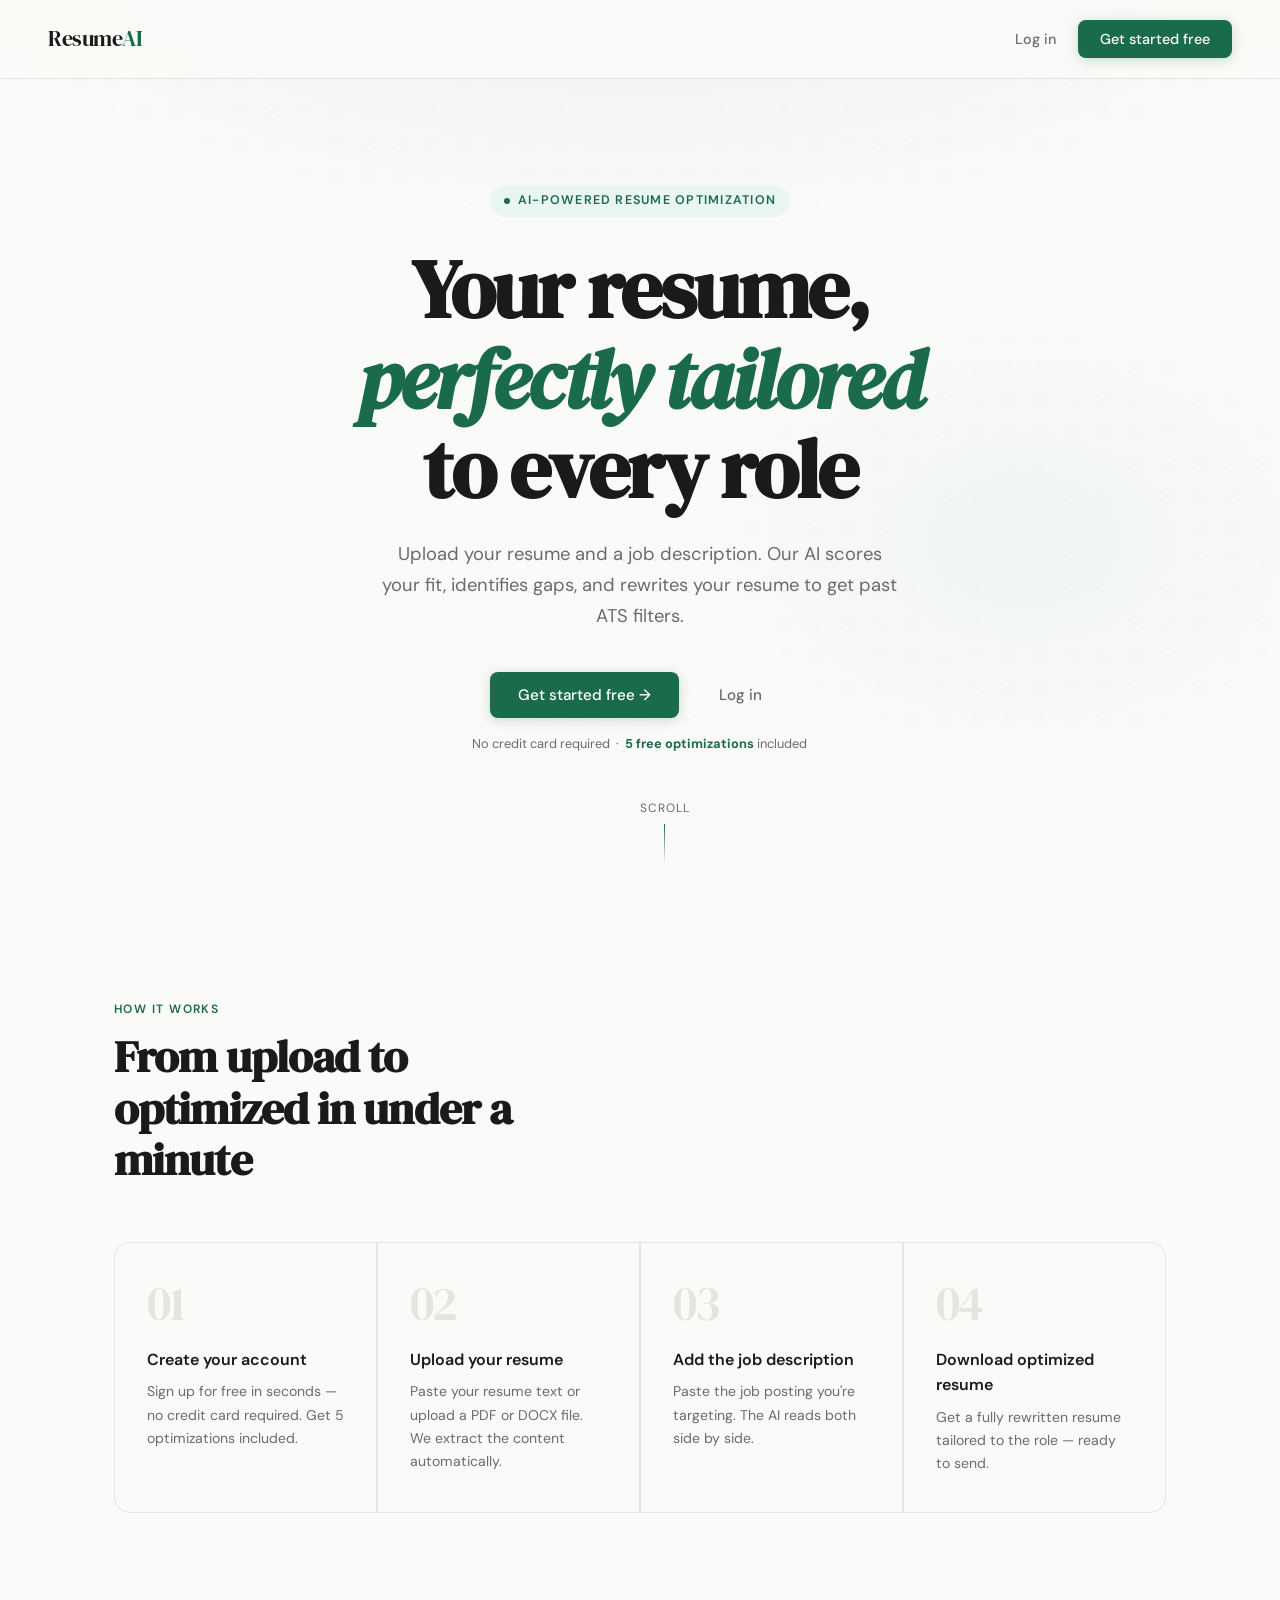
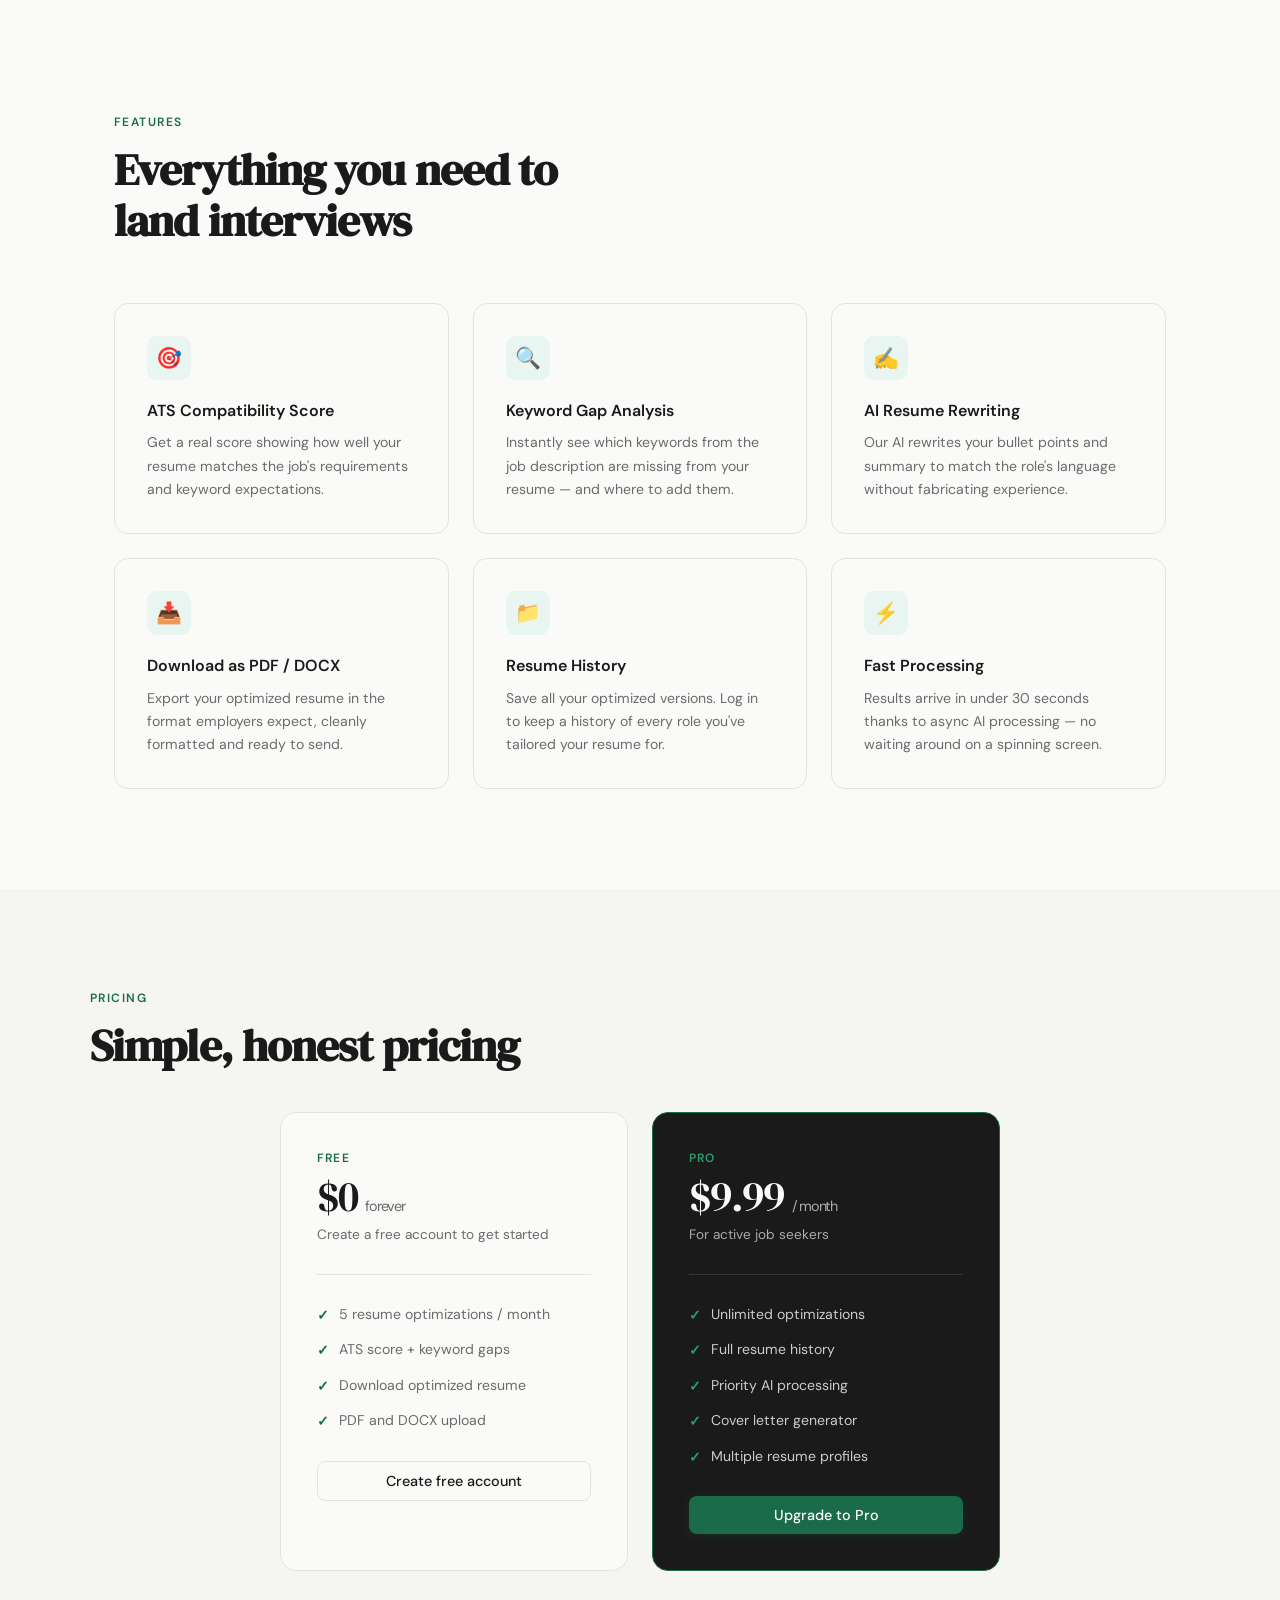
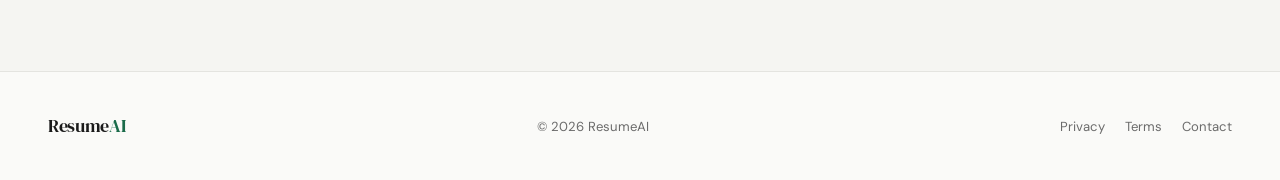
==== commit 7552b328: "optimisation history feature completed" ====
--- a/frontend/index.html
+++ b/frontend/index.html
@@ -22,17 +22,17 @@
         <button class="btn btn-ghost" onclick="openModal('login')">Log in</button>
         <button class="btn btn-primary" onclick="openModal('signup')">Get started free</button>
       </div>
-      <div id="userNav" style="display:none;">
+      <!-- <div id="userNav" style="display:none;">
         <div class="user-menu-wrap">
           <div class="user-avatar" id="userAvatar" onclick="toggleDropdown()">?</div>
           <div class="user-dropdown" id="userDropdown">
             <div class="user-email"><strong id="dropdownName">—</strong><span id="dropdownEmail">—</span></div>
-            <button class="dropdown-item" onclick="goToDashboard()">📄 My Resumes</button>
+            <button class="dropdown-item" onclick="goToMyResumes()">📄 My Resumes</button>
             <button class="dropdown-item" onclick="goToSettings()">⚙️ Settings</button>
             <button class="dropdown-item danger" onclick="logout()">↩ Log out</button>
           </div>
         </div>
-      </div>
+      </div> -->
     </div>
   </nav>
 
@@ -151,7 +151,7 @@
         </div>
         <div class="pricing-card featured">
           <div class="pricing-tier">Pro</div>
-          <div class="pricing-price">$9 <span>/ month</span></div>
+          <div class="pricing-price">$9.99 <span>/ month</span></div>
           <p class="pricing-desc">For active job seekers</p>
           <ul class="pricing-features">
             <li>Unlimited optimizations</li>
@@ -254,7 +254,6 @@
 
   <script>
     // Handle ?action=login redirect from optimize.html
-
     const params = new URLSearchParams(window.location.search);
     if (params.get('action') === 'login') {
       history.replaceState({}, '', 'dashbiard.html');
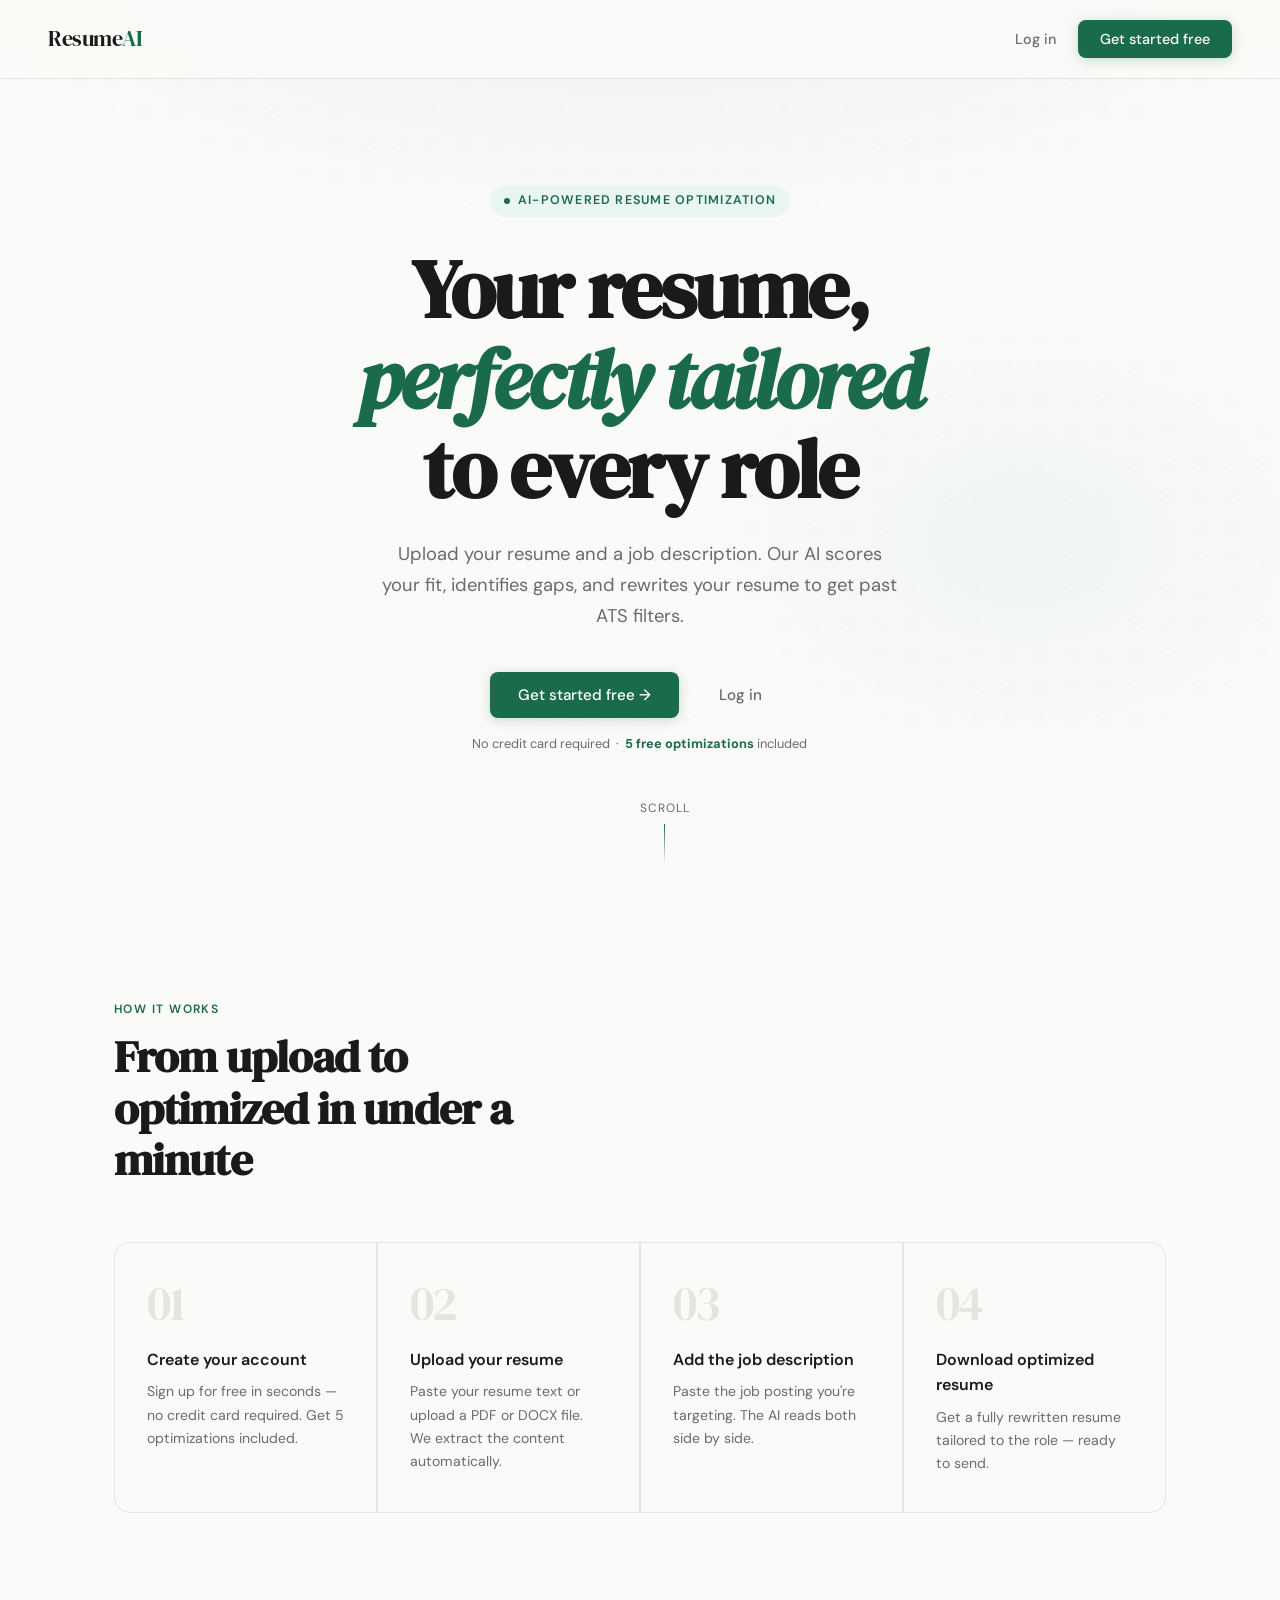
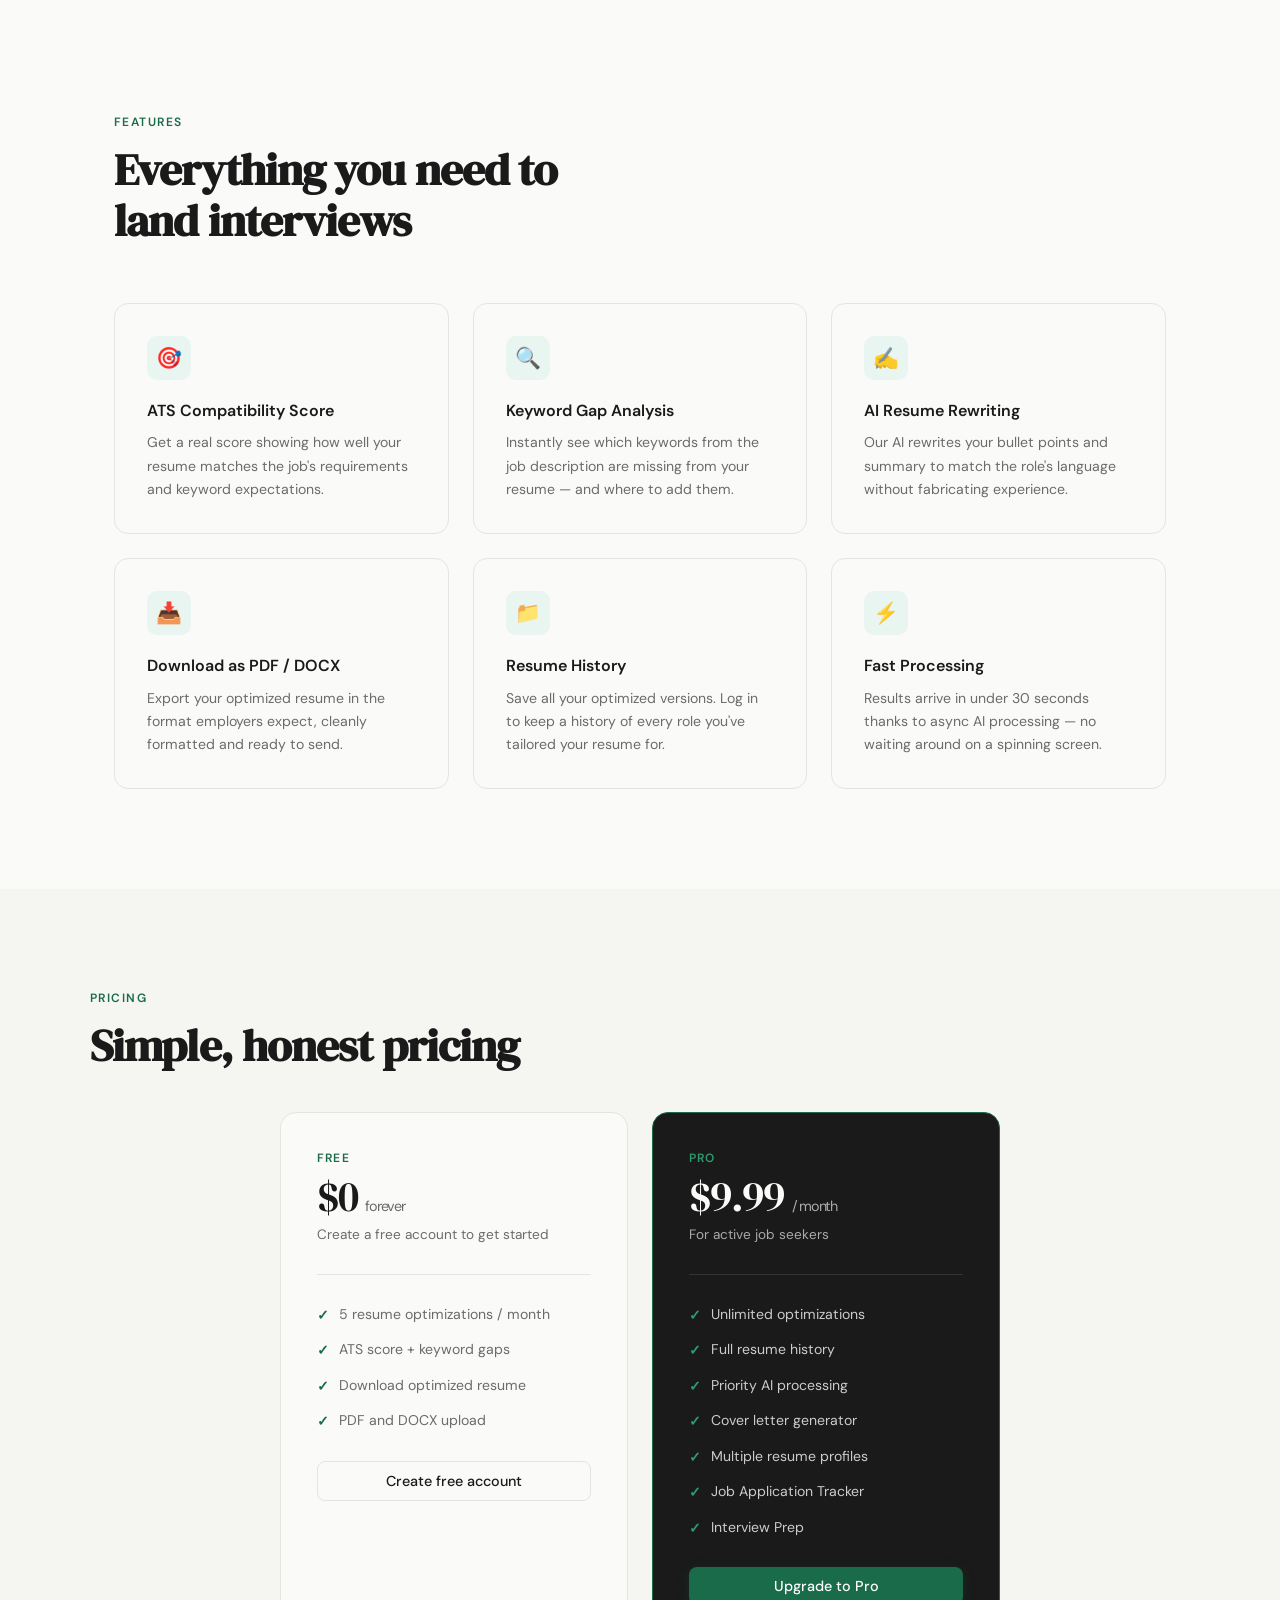
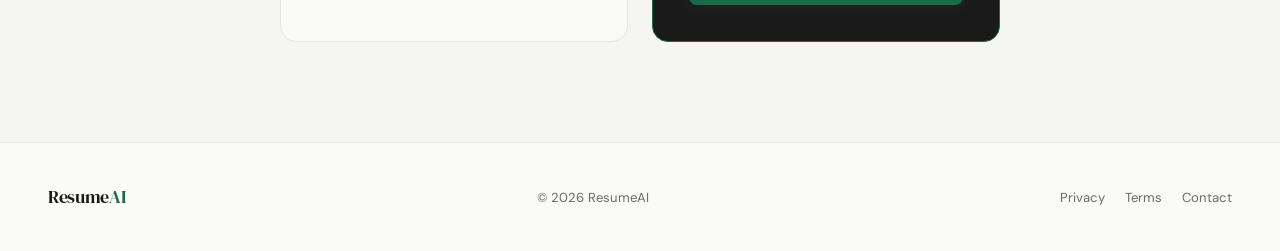
==== commit 0dcb77ce: "starting working on JWT tocken for subscription plan" ====
--- a/frontend/index.html
+++ b/frontend/index.html
@@ -6,7 +6,9 @@
   <meta name="viewport" content="width=device-width, initial-scale=1.0" />
   <title>ResumeAI — Land Your Dream Job</title>
   <link rel="preconnect" href="https://fonts.googleapis.com" />
-  <link href="https://fonts.googleapis.com/css2?family=DM+Serif+Display:ital@0;1&family=DM+Sans:wght@300;400;500;600&display=swap" rel="stylesheet" />
+  <link
+    href="https://fonts.googleapis.com/css2?family=DM+Serif+Display:ital@0;1&family=DM+Sans:wght@300;400;500;600&display=swap"
+    rel="stylesheet" />
   <link rel="stylesheet" href="assets/css/main.css" />
   <script src="assets/js/script.js" defer></script>
 </head>
@@ -17,7 +19,7 @@
   <nav id="navbar">
     <a href="#" class="nav-logo">Resume<span>AI</span></a>
     <div class="nav-right">
-      <span class="nav-free-badge" id="freeCounter" style="display:none;"></span>
+      <!-- <span class="nav-free-badge" id="freeCounter" style="display:none;"></span> -->
       <div id="guestNav" style="display:flex;align-items:center;gap:8px;">
         <button class="btn btn-ghost" onclick="openModal('login')">Log in</button>
         <button class="btn btn-primary" onclick="openModal('signup')">Get started free</button>
@@ -104,12 +106,14 @@
       <div class="feature-card">
         <div class="feature-icon">🔍</div>
         <h3>Keyword Gap Analysis</h3>
-        <p>Instantly see which keywords from the job description are missing from your resume — and where to add them.</p>
+        <p>Instantly see which keywords from the job description are missing from your resume — and where to add them.
+        </p>
       </div>
       <div class="feature-card">
         <div class="feature-icon">✍️</div>
         <h3>AI Resume Rewriting</h3>
-        <p>Our AI rewrites your bullet points and summary to match the role's language without fabricating experience.</p>
+        <p>Our AI rewrites your bullet points and summary to match the role's language without fabricating experience.
+        </p>
       </div>
       <div class="feature-card">
         <div class="feature-icon">📥</div>
@@ -124,7 +128,8 @@
       <div class="feature-card">
         <div class="feature-icon">⚡</div>
         <h3>Fast Processing</h3>
-        <p>Results arrive in under 30 seconds thanks to async AI processing — no waiting around on a spinning screen.</p>
+        <p>Results arrive in under 30 seconds thanks to async AI processing — no waiting around on a spinning screen.
+        </p>
       </div>
     </div>
   </section>
@@ -159,6 +164,8 @@
             <li>Priority AI processing</li>
             <li>Cover letter generator</li>
             <li>Multiple resume profiles</li>
+            <li>Job Application Tracker</li>
+            <li>Interview Prep</li>
           </ul>
           <button class="btn btn-primary" style="width:100%;justify-content:center;" onclick="openModal('signup')">
             Upgrade to Pro
@@ -171,7 +178,9 @@
   <!-- ── FOOTER ── -->
   <footer>
     <span class="nav-logo" style="font-size:1.1rem;">Resume<span style="color:var(--accent)">AI</span></span>
-    <span>© <script>document.write(new Date().getFullYear())</script> ResumeAI</span>
+    <span>©
+      <script>document.write(new Date().getFullYear())</script> ResumeAI
+    </span>
     <div style="display:flex;gap:20px;">
       <a href="/privacy.html">Privacy</a>
       <a href="terms.html">Terms</a>
@@ -196,12 +205,14 @@
         <form onsubmit="handleLogin(event)" novalidate>
           <div class="form-group">
             <label class="form-label" for="loginEmail">Email address</label>
-            <input class="form-input" type="email" id="loginEmail" placeholder="you@example.com" autocomplete="email" required />
+            <input class="form-input" type="email" id="loginEmail" placeholder="you@example.com" autocomplete="email"
+              required />
             <div class="form-error" id="loginEmailError">Please enter a valid email address.</div>
           </div>
           <div class="form-group">
             <label class="form-label" for="loginPassword">Password</label>
-            <input class="form-input" type="password" id="loginPassword" placeholder="Your password" autocomplete="current-password" required />
+            <input class="form-input" type="password" id="loginPassword" placeholder="Your password"
+              autocomplete="current-password" required />
             <div class="form-error" id="loginPasswordError">Password is required.</div>
           </div>
           <button type="submit" class="form-submit" id="loginBtn">
@@ -211,7 +222,8 @@
         </form>
         <div class="form-divider">or</div>
         <p style="text-align:center;font-size:0.84rem;color:var(--muted)">
-          Don't have an account? <a href="#" style="color:var(--accent);text-decoration:none;font-weight:500" onclick="switchTab('signup');return false;">Sign up free →</a>
+          Don't have an account? <a href="#" style="color:var(--accent);text-decoration:none;font-weight:500"
+            onclick="switchTab('signup');return false;">Sign up free →</a>
         </p>
       </div>
 
@@ -221,18 +233,23 @@
         <form onsubmit="handleSignup(event)" novalidate>
           <div class="form-group">
             <label class="form-label" for="signupName">Full name</label>
-            <input class="form-input" type="text" id="signupName" placeholder="Alex Johnson" autocomplete="name" required />
+            <input class="form-input" type="text" id="signupName" placeholder="Alex Johnson" autocomplete="name"
+              required />
             <div class="form-error" id="signupNameError">Please enter your name.</div>
           </div>
           <div class="form-group">
             <label class="form-label" for="signupEmail">Email address</label>
-            <input class="form-input" type="email" id="signupEmail" placeholder="you@example.com" autocomplete="email" required />
+            <input class="form-input" type="email" id="signupEmail" placeholder="you@example.com" autocomplete="email"
+              required />
             <div class="form-error" id="signupEmailError">Please enter a valid email address.</div>
           </div>
           <div class="form-group">
             <label class="form-label" for="signupPassword">Password</label>
-            <input class="form-input" type="password" id="signupPassword" placeholder="At least 8 characters" autocomplete="new-password" required oninput="checkStrength(this.value)" />
-            <div class="strength-bar"><div class="strength-fill" id="strengthFill"></div></div>
+            <input class="form-input" type="password" id="signupPassword" placeholder="At least 8 characters"
+              autocomplete="new-password" required oninput="checkStrength(this.value)" />
+            <div class="strength-bar">
+              <div class="strength-fill" id="strengthFill"></div>
+            </div>
             <div class="strength-label" id="strengthLabel"></div>
             <div class="form-error" id="signupPasswordError">Password must be at least 8 characters.</div>
           </div>
@@ -243,7 +260,8 @@
         </form>
         <div class="form-divider">or</div>
         <p style="text-align:center;font-size:0.84rem;color:var(--muted)">
-          Already have an account? <a href="#" style="color:var(--accent);text-decoration:none;font-weight:500" onclick="switchTab('login');return false;">Log in →</a>
+          Already have an account? <a href="#" style="color:var(--accent);text-decoration:none;font-weight:500"
+            onclick="switchTab('login');return false;">Log in →</a>
         </p>
       </div>
     </div>
@@ -261,4 +279,5 @@
   </script>
 
 </body>
-</html>
+
+</html>
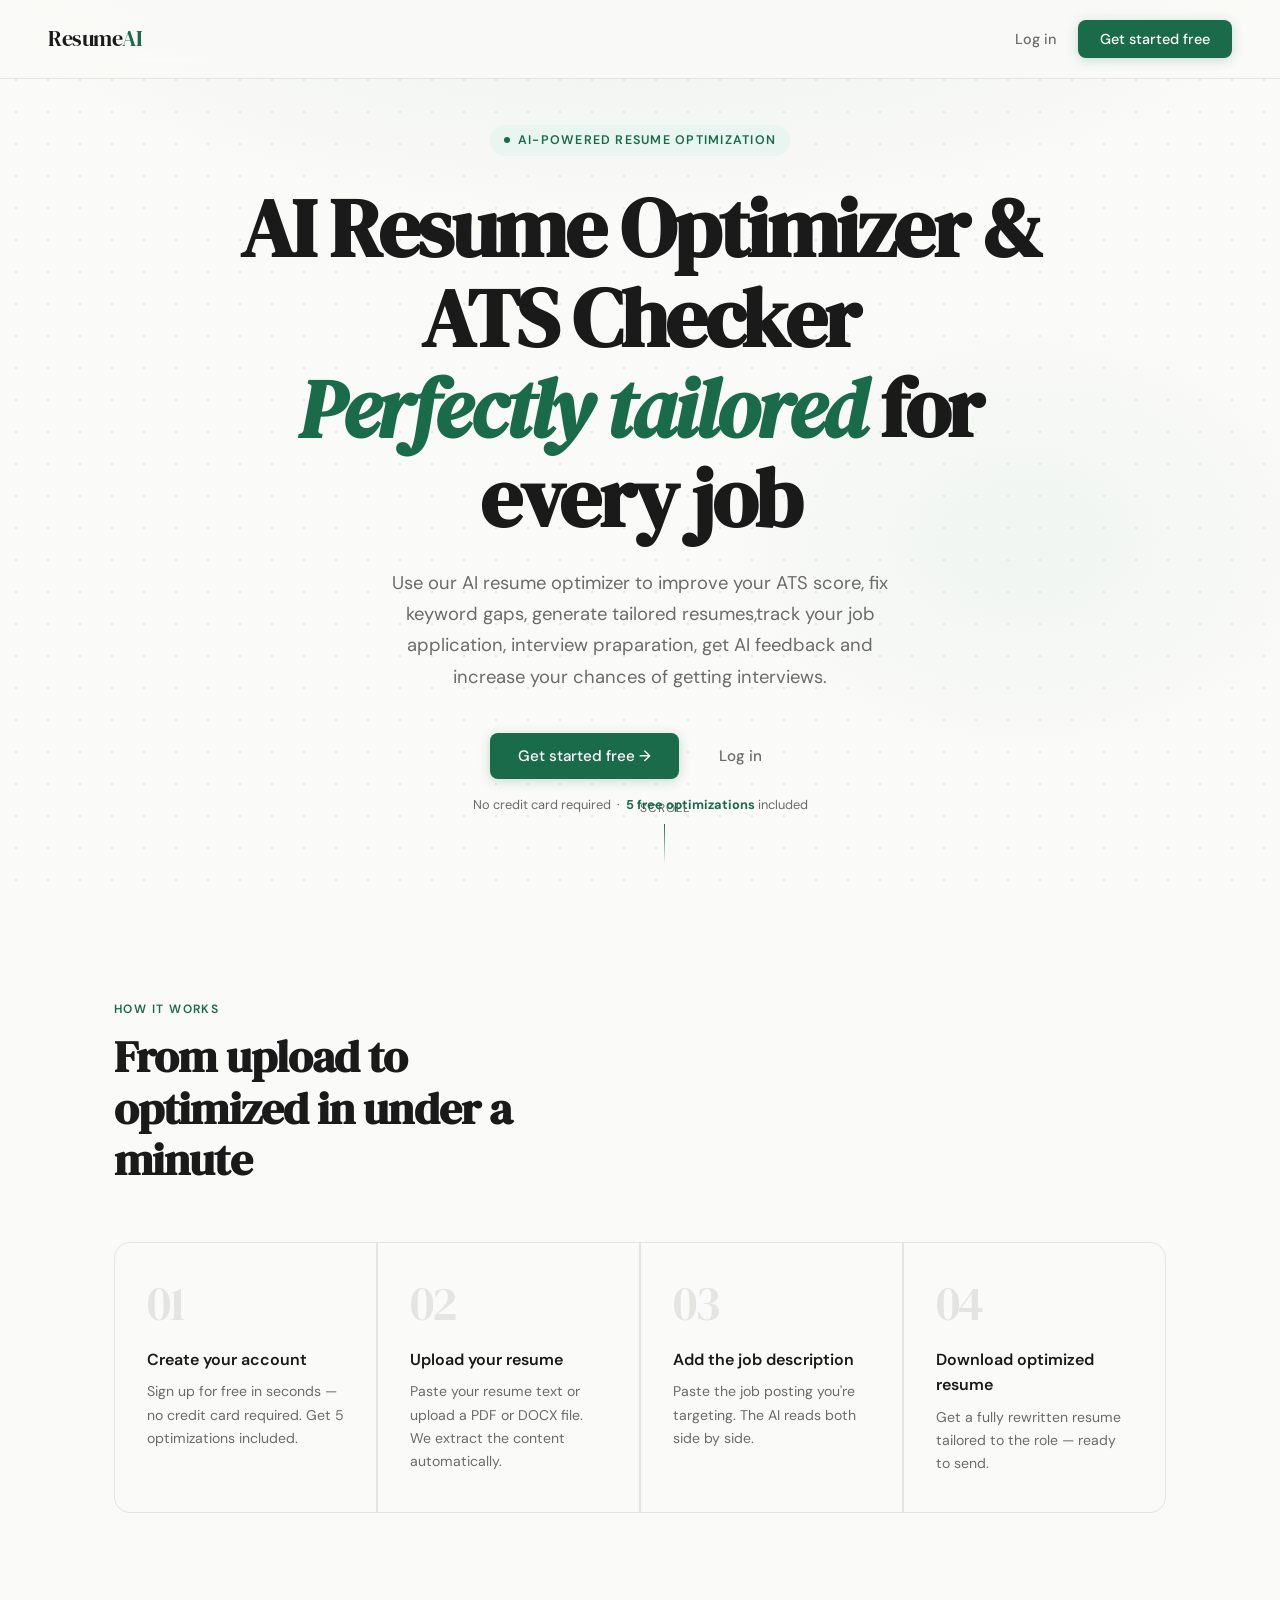
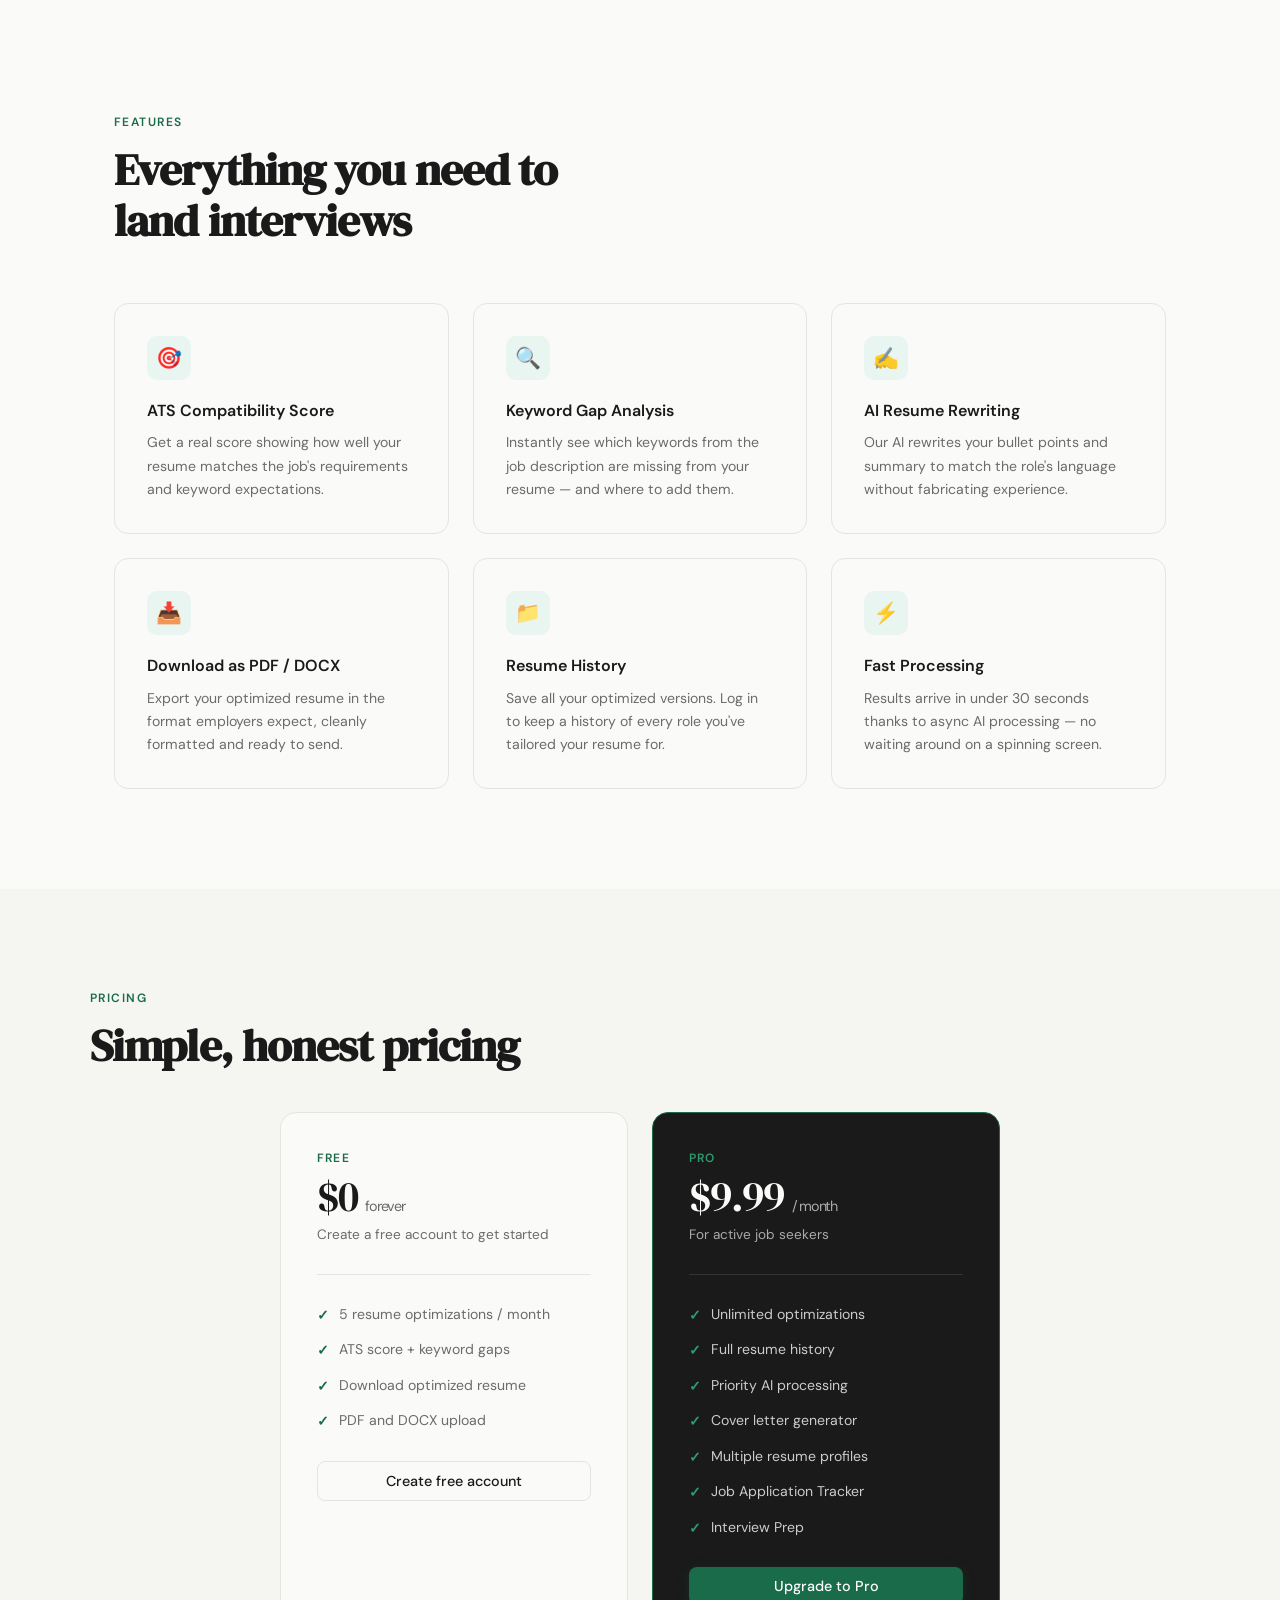
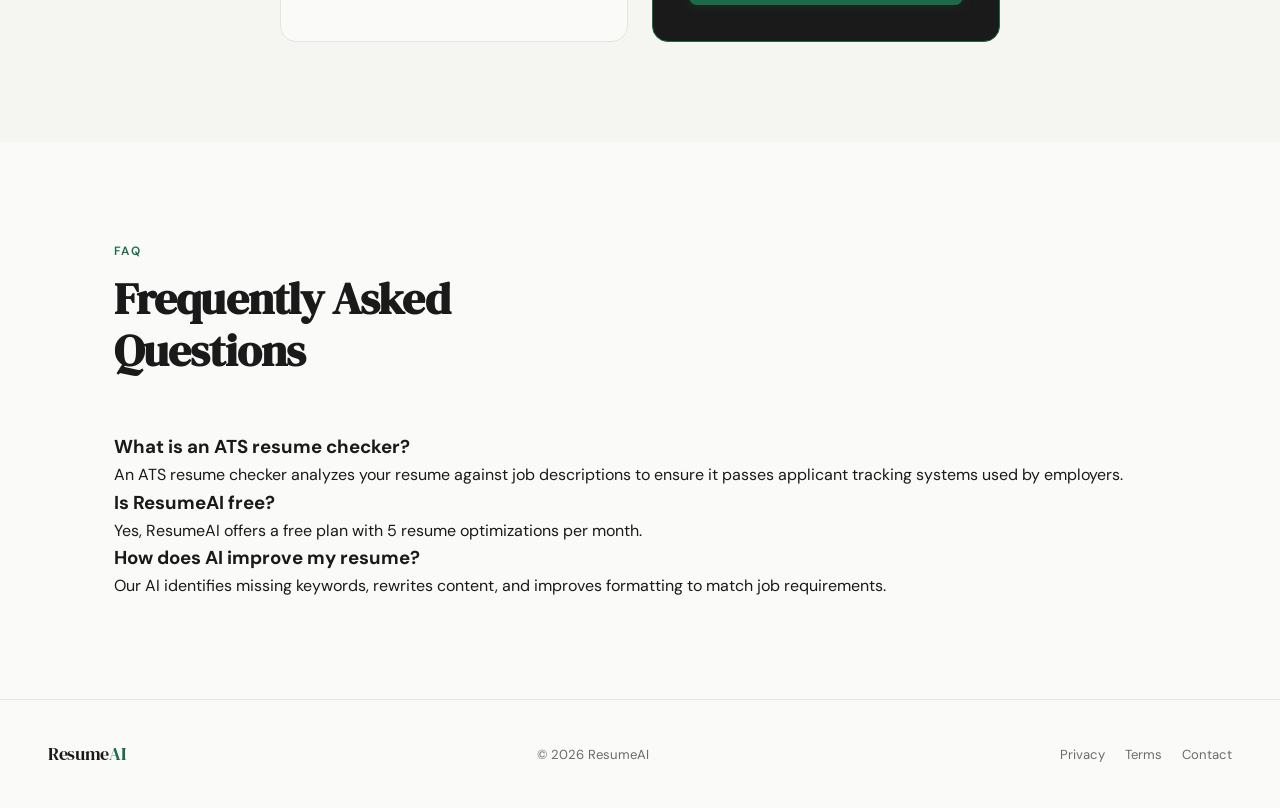
==== commit a5a3f5fd: "hosting development code change" ====
--- a/frontend/index.html
+++ b/frontend/index.html
@@ -4,12 +4,63 @@
 <head>
   <meta charset="UTF-8" />
   <meta name="viewport" content="width=device-width, initial-scale=1.0" />
-  <title>ResumeAI — Land Your Dream Job</title>
+  <title>AI Resume Optimizer & ATS Checker | ResumeAI Job Assistant</title>
+
+  <!-- SEO Meta -->
+  <meta name="description"
+    content="Free AI resume optimizer and ATS checker. Improve your resume, generate cover letters, track job applications, and prepare for interviews. Get hired faster with ResumeAI." />
+  <meta name="keywords"
+    content="resume optimizer, ATS checker, AI resume builder, cover letter generator, job tracker, interview preparation, AI job assistant" />
+  <meta name="author" content="ResumeAI" />
+  <meta name="robots" content="index, follow" />
+
+  <link rel="preconnect" href="https://fonts.googleapis.com" />
+
+  <!-- Canonical URL -->
+  <link rel="canonical" href="https://yourdomain.com/" />
+
+  <!-- Open Graph (for LinkedIn, Facebook) -->
+  <meta property="og:title" content="ResumeAI | Land Your Dream Job Faster" />
+  <meta property="og:description"
+    content="AI-powered resume optimization, ATS scoring, cover letters, and interview prep—all in one platform." />
+  <meta property="og:type" content="website" />
+  <meta property="og:url" content="https://yourdomain.com/" />
+  <meta property="og:image" content="https://yourdomain.com/assets/images/preview.png" />
+
+  <!-- Twitter Card -->
+  <meta name="twitter:card" content="summary_large_image" />
+  <meta name="twitter:title" content="ResumeAI | AI Job Search Assistant" />
+  <meta name="twitter:description" content="Boost your resume, track jobs, and prepare for interviews with AI." />
+  <meta name="twitter:image" content="https://yourdomain.com/assets/images/preview.png" />
+
+
   <link rel="preconnect" href="https://fonts.googleapis.com" />
   <link
     href="https://fonts.googleapis.com/css2?family=DM+Serif+Display:ital@0;1&family=DM+Sans:wght@300;400;500;600&display=swap"
     rel="stylesheet" />
   <link rel="stylesheet" href="assets/css/main.css" />
+
+  <!-- Structured Data (SEO Boost 🚀) -->
+  <script type="application/ld+json">
+  {
+    "@context": "https://schema.org",
+    "@type": "SoftwareApplication",
+    "name": "ResumeAI",
+    "applicationCategory": "BusinessApplication",
+    "operatingSystem": "Web",
+    "description": "AI-powered resume optimizer, ATS checker, cover letter generator, job tracker, and interview preparation tool.",
+    "url": "https://yourdomain.com/",
+    "offers": {
+      "@type": "Offer",
+      "price": "0",
+      "priceCurrency": "USD"
+    }
+  }
+  </script>
+
+  <script src="assets/js/config.js" defer></script>
+  <script src="assets/js/nav.js" defer></script>
+  <script src="assets/js/login.js" defer></script>
   <script src="assets/js/script.js" defer></script>
 </head>
 
@@ -43,10 +94,14 @@
     <div class="hero-bg"></div>
     <div class="hero-content">
       <div class="hero-eyebrow">AI-powered resume optimization</div>
-      <h1>Your resume,<br /><em>perfectly tailored</em><br />to every role</h1>
+      <h1>
+        AI Resume Optimizer & ATS Checker<br />
+        <em>Perfectly tailored</em> for every job
+      </h1>
       <p class="hero-sub">
-        Upload your resume and a job description. Our AI scores your fit,
-        identifies gaps, and rewrites your resume to get past ATS filters.
+        Use our AI resume optimizer to improve your ATS score, fix keyword gaps,
+        generate tailored resumes,track your job application, interview praparation, get AI feedback and increase your
+        chances of getting interviews.
       </p>
       <div class="hero-cta">
         <button class="btn btn-primary" onclick="openModal('signup')">
@@ -175,6 +230,24 @@
     </div>
   </section>
 
+  <!-- FAQ -->
+  <section class="section">
+    <div class="section-label">FAQ</div>
+    <h2 class="section-title">Frequently Asked Questions</h2>
+
+    <div class="faq">
+      <h3>What is an ATS resume checker?</h3>
+      <p>An ATS resume checker analyzes your resume against job descriptions to ensure it passes applicant tracking
+        systems used by employers.</p>
+
+      <h3>Is ResumeAI free?</h3>
+      <p>Yes, ResumeAI offers a free plan with 5 resume optimizations per month.</p>
+
+      <h3>How does AI improve my resume?</h3>
+      <p>Our AI identifies missing keywords, rewrites content, and improves formatting to match job requirements.</p>
+    </div>
+  </section>
+
   <!-- ── FOOTER ── -->
   <footer>
     <span class="nav-logo" style="font-size:1.1rem;">Resume<span style="color:var(--accent)">AI</span></span>
@@ -269,15 +342,6 @@
 
   <!-- ── TOAST ── -->
   <div class="toast" id="toast"></div>
-
-  <script>
-    // Handle ?action=login redirect from optimize.html
-    const params = new URLSearchParams(window.location.search);
-    if (params.get('action') === 'login') {
-      history.replaceState({}, '', 'dashbiard.html');
-    }
-  </script>
-
 </body>
 
 </html>
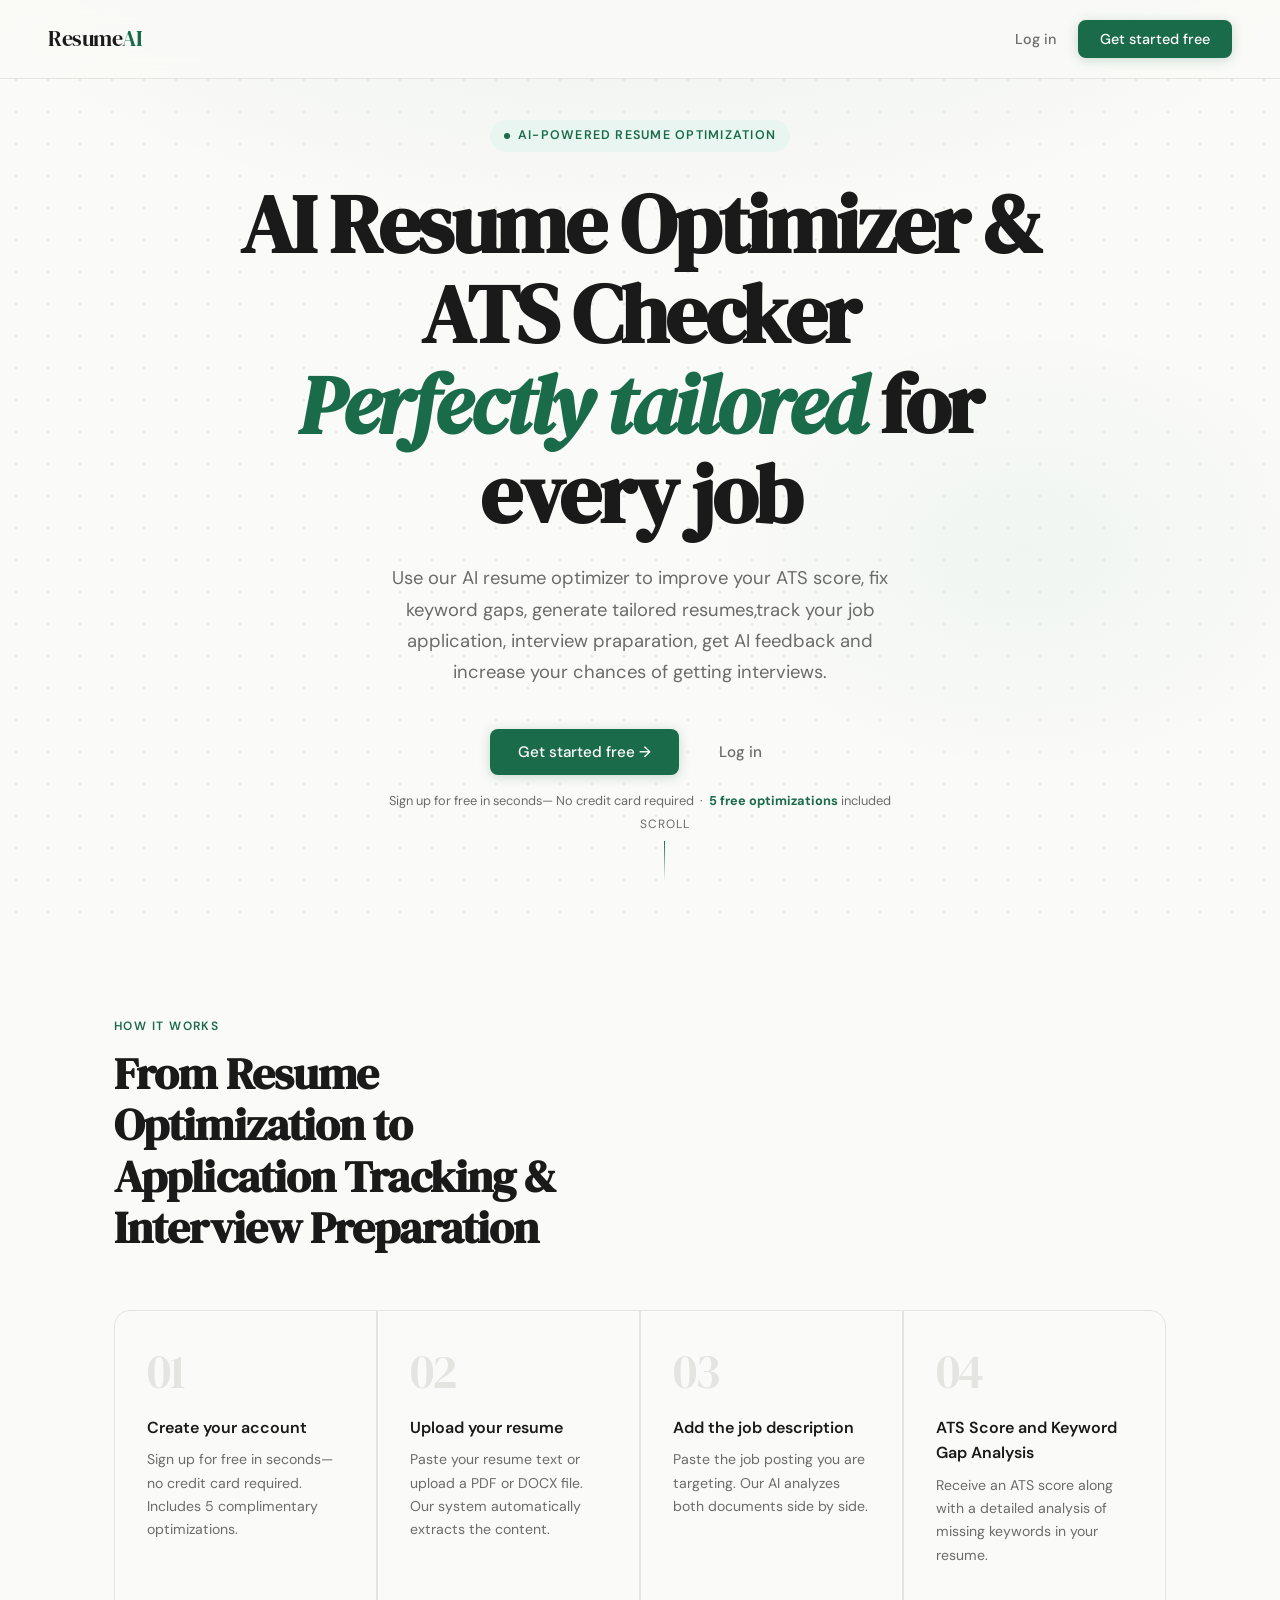
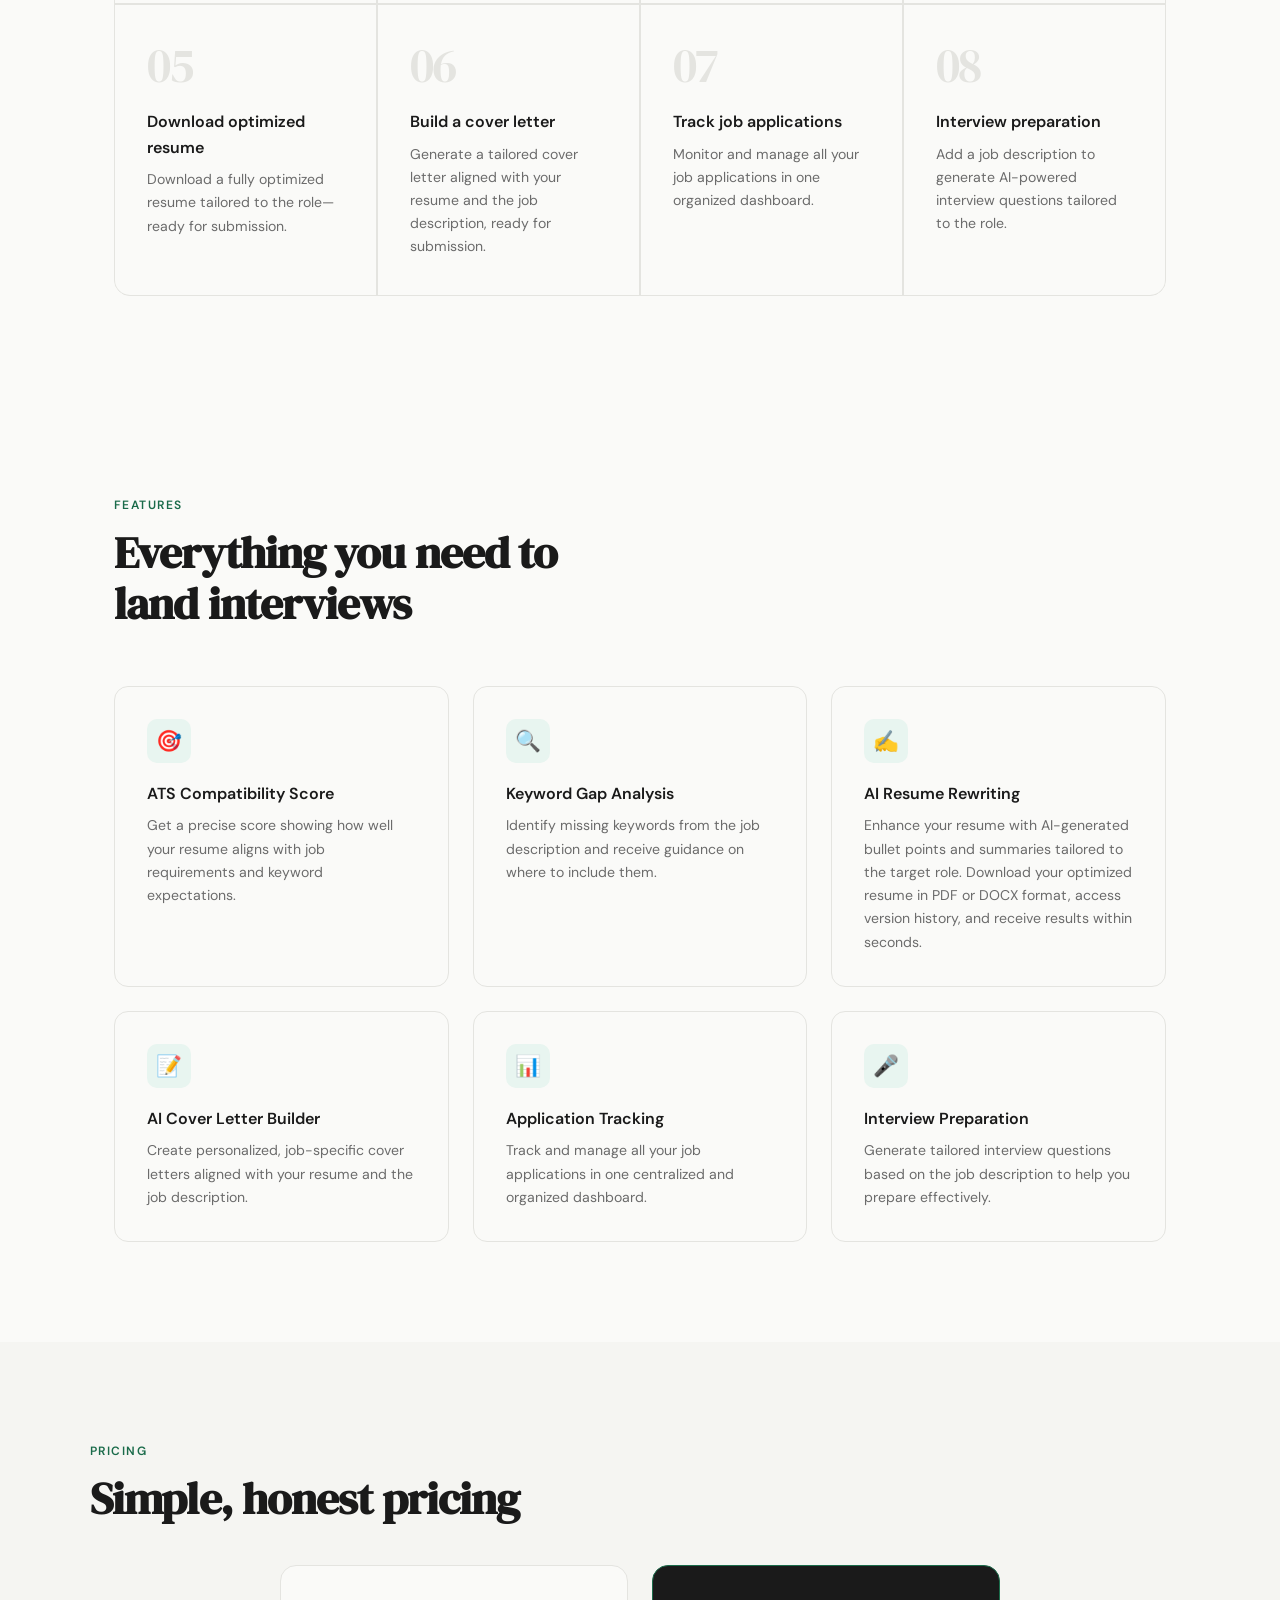
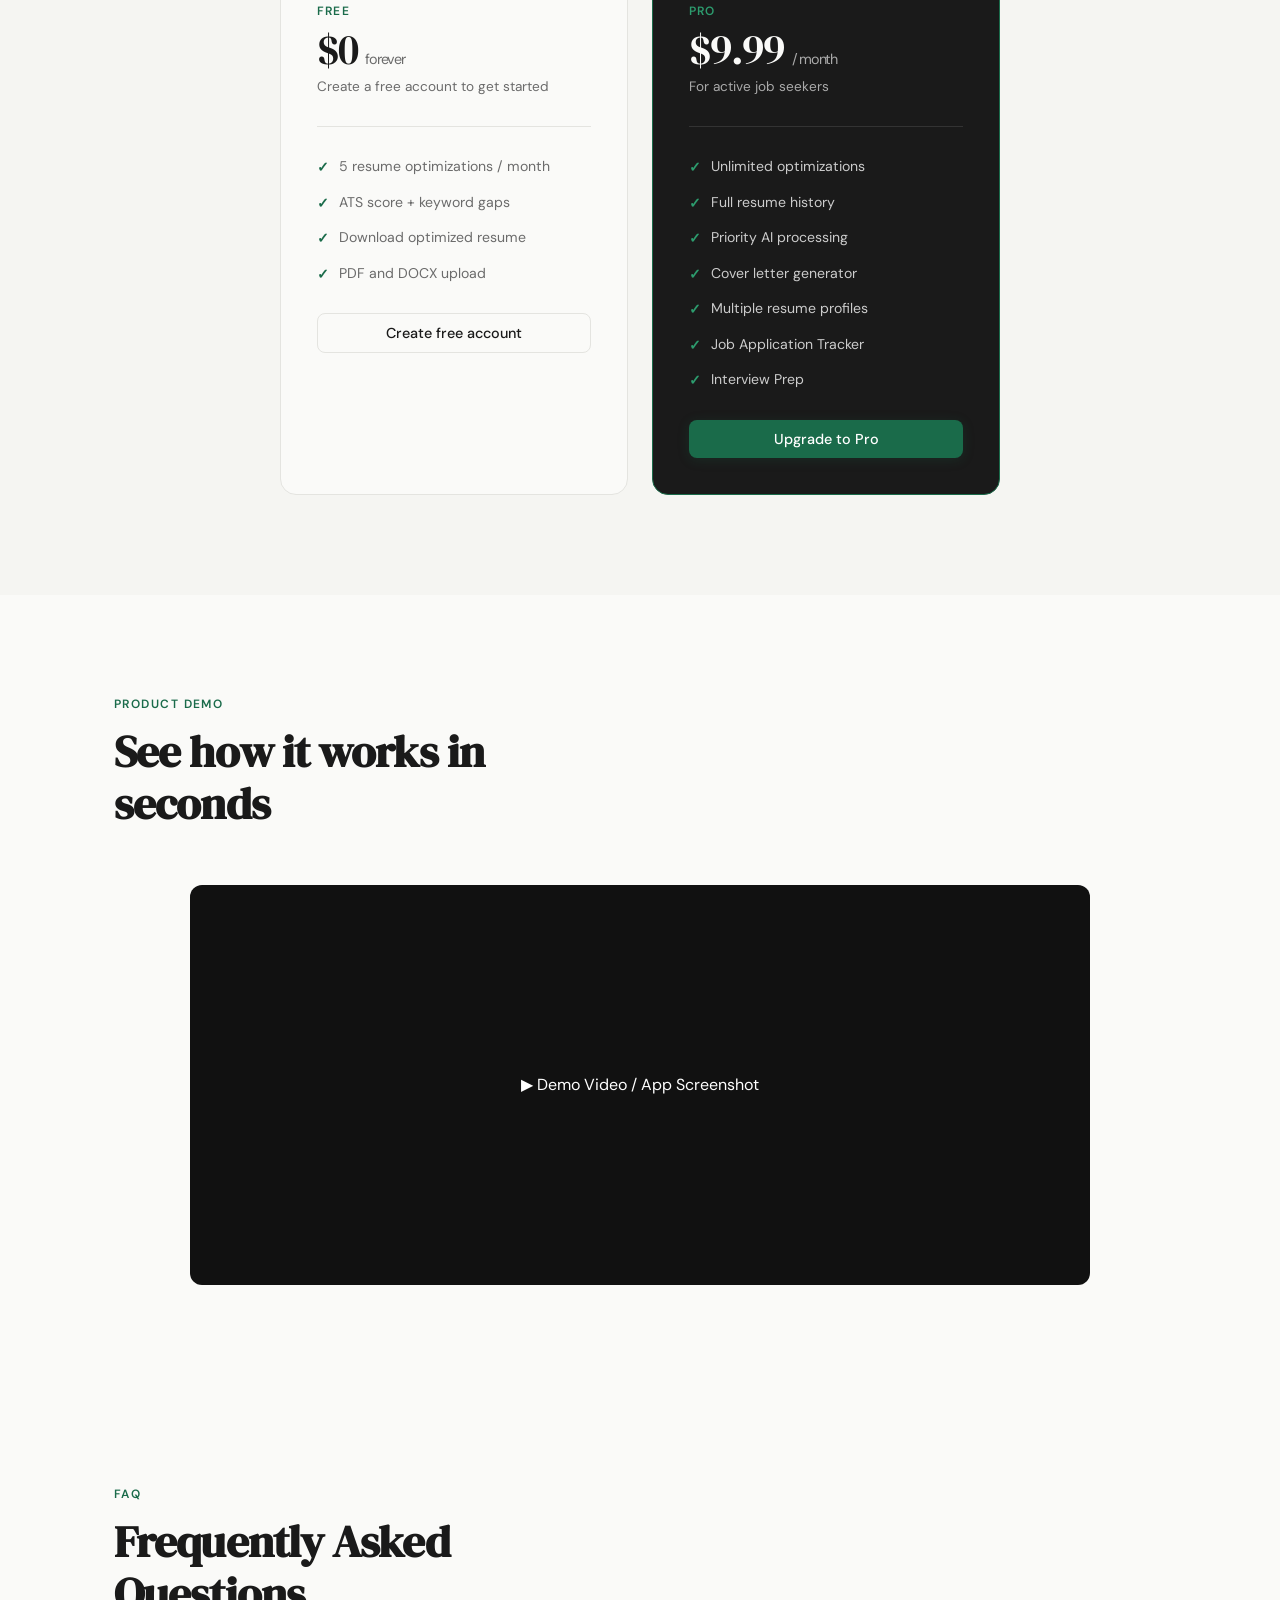
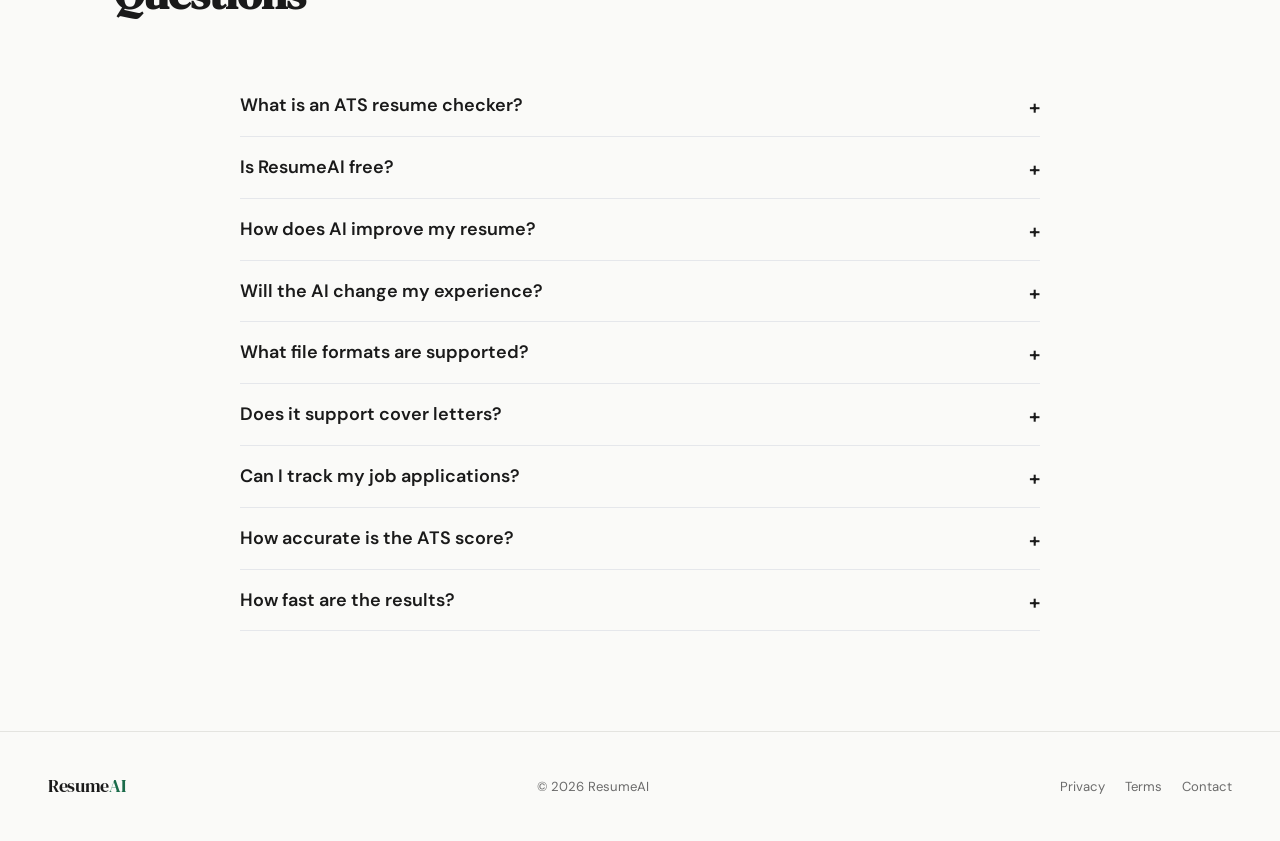
==== commit e48a3cf7: "updates on index.html" ====
--- a/frontend/index.html
+++ b/frontend/index.html
@@ -58,14 +58,65 @@
   }
   </script>
 
-  <script src="assets/js/config.js" defer></script>
+  <script src="assets/js/config.js"></script>
   <script src="assets/js/nav.js" defer></script>
   <script src="assets/js/login.js" defer></script>
   <script src="assets/js/script.js" defer></script>
 </head>
 
 <body>
-
+  <style>
+    /* FAQ Section */
+    .faq {
+      max-width: 800px;
+      margin: 0 auto;
+    }
+
+    .faq-item {
+      border-bottom: 1px solid #e5e7eb;
+      padding: 16px 0;
+      cursor: pointer;
+      transition: all 0.3s ease;
+    }
+
+    .faq-item h3 {
+      font-size: 18px;
+      font-weight: 600;
+      margin: 0;
+      position: relative;
+      padding-right: 30px;
+    }
+
+    .faq-item h3::after {
+      content: "+";
+      position: absolute;
+      right: 0;
+      top: 0;
+      font-size: 20px;
+      transition: transform 0.3s ease;
+    }
+
+    .faq-item.active h3::after {
+      content: "–";
+    }
+
+    .faq-item p {
+      font-size: 15px;
+      color: #555;
+      margin-top: 10px;
+      line-height: 1.6;
+      display: none;
+    }
+
+    .faq-item.active p {
+      display: block;
+    }
+
+    /* Optional hover effect */
+    .faq-item:hover h3 {
+      color: #024b1b;
+    }
+  </style>
   <!-- ── NAV ── -->
   <nav id="navbar">
     <a href="#" class="nav-logo">Resume<span>AI</span></a>
@@ -111,9 +162,10 @@
           Log in
         </button>
       </div>
-      <p class="hero-note">No credit card required &nbsp;·&nbsp; <strong>5 free optimizations</strong> included</p>
-    </div>
-
+      <p class="hero-note">Sign up for free in seconds— No credit card required &nbsp;·&nbsp; <strong>5 free
+          optimizations</strong> included</p>
+    </div>
+    <br>
     <div class="scroll-hint">
       <span>Scroll</span>
       <div class="scroll-line"></div>
@@ -123,27 +175,47 @@
   <!-- ── HOW IT WORKS ── -->
   <section class="section" id="how">
     <div class="section-label">How it works</div>
-    <h2 class="section-title">From upload to optimized in under a minute</h2>
+    <h2 class="section-title">From Resume Optimization to Application Tracking & Interview Preparation</h2>
     <div class="steps">
       <div class="step">
         <div class="step-num">01</div>
         <h3>Create your account</h3>
-        <p>Sign up for free in seconds — no credit card required. Get 5 optimizations included.</p>
+        <p>Sign up for free in seconds—no credit card required. Includes 5 complimentary optimizations.</p>
       </div>
       <div class="step">
         <div class="step-num">02</div>
         <h3>Upload your resume</h3>
-        <p>Paste your resume text or upload a PDF or DOCX file. We extract the content automatically.</p>
+        <p>Paste your resume text or upload a PDF or DOCX file. Our system automatically extracts the content.</p>
       </div>
       <div class="step">
         <div class="step-num">03</div>
         <h3>Add the job description</h3>
-        <p>Paste the job posting you're targeting. The AI reads both side by side.</p>
+        <p>Paste the job posting you are targeting. Our AI analyzes both documents side by side.</p>
       </div>
       <div class="step">
         <div class="step-num">04</div>
+        <h3>ATS Score and Keyword Gap Analysis</h3>
+        <p>Receive an ATS score along with a detailed analysis of missing keywords in your resume.</p>
+      </div>
+      <div class="step">
+        <div class="step-num">05</div>
         <h3>Download optimized resume</h3>
-        <p>Get a fully rewritten resume tailored to the role — ready to send.</p>
+        <p>Download a fully optimized resume tailored to the role—ready for submission.</p>
+      </div>
+      <div class="step">
+        <div class="step-num">06</div>
+        <h3>Build a cover letter</h3>
+        <p>Generate a tailored cover letter aligned with your resume and the job description, ready for submission.</p>
+      </div>
+      <div class="step">
+        <div class="step-num">07</div>
+        <h3>Track job applications</h3>
+        <p>Monitor and manage all your job applications in one organized dashboard.</p>
+      </div>
+      <div class="step">
+        <div class="step-num">08</div>
+        <h3>Interview preparation</h3>
+        <p>Add a job description to generate AI-powered interview questions tailored to the role.</p>
       </div>
     </div>
   </section>
@@ -156,35 +228,36 @@
       <div class="feature-card">
         <div class="feature-icon">🎯</div>
         <h3>ATS Compatibility Score</h3>
-        <p>Get a real score showing how well your resume matches the job's requirements and keyword expectations.</p>
+        <p>Get a precise score showing how well your resume aligns with job requirements and keyword expectations.</p>
       </div>
       <div class="feature-card">
         <div class="feature-icon">🔍</div>
         <h3>Keyword Gap Analysis</h3>
-        <p>Instantly see which keywords from the job description are missing from your resume — and where to add them.
-        </p>
+        <p>Identify missing keywords from the job description and receive guidance on where to include them.</p>
       </div>
       <div class="feature-card">
         <div class="feature-icon">✍️</div>
         <h3>AI Resume Rewriting</h3>
-        <p>Our AI rewrites your bullet points and summary to match the role's language without fabricating experience.
+        <p>
+          Enhance your resume with AI-generated bullet points and summaries tailored to the target role.
+          Download your optimized resume in PDF or DOCX format, access version history, and receive results within
+          seconds.
         </p>
       </div>
       <div class="feature-card">
-        <div class="feature-icon">📥</div>
-        <h3>Download as PDF / DOCX</h3>
-        <p>Export your optimized resume in the format employers expect, cleanly formatted and ready to send.</p>
-      </div>
-      <div class="feature-card">
-        <div class="feature-icon">📁</div>
-        <h3>Resume History</h3>
-        <p>Save all your optimized versions. Log in to keep a history of every role you've tailored your resume for.</p>
-      </div>
-      <div class="feature-card">
-        <div class="feature-icon">⚡</div>
-        <h3>Fast Processing</h3>
-        <p>Results arrive in under 30 seconds thanks to async AI processing — no waiting around on a spinning screen.
-        </p>
+        <div class="feature-icon">📝</div>
+        <h3>AI Cover Letter Builder</h3>
+        <p>Create personalized, job-specific cover letters aligned with your resume and the job description.</p>
+      </div>
+      <div class="feature-card">
+        <div class="feature-icon">📊</div>
+        <h3>Application Tracking</h3>
+        <p>Track and manage all your job applications in one centralized and organized dashboard.</p>
+      </div>
+      <div class="feature-card">
+        <div class="feature-icon">🎤</div>
+        <h3>Interview Preparation</h3>
+        <p>Generate tailored interview questions based on the job description to help you prepare effectively.</p>
       </div>
     </div>
   </section>
@@ -230,21 +303,71 @@
     </div>
   </section>
 
+  <section class="section">
+    <div class="section-label">Product Demo</div>
+    <h2 class="section-title">See how it works in seconds</h2>
+
+    <div style="max-width:900px;margin:0 auto;text-align:center;">
+      <div
+        style="background:#111;border-radius:12px;height:400px;display:flex;align-items:center;justify-content:center;color:#fff;">
+        ▶ Demo Video / App Screenshot
+      </div>
+    </div>
+  </section>
+
   <!-- FAQ -->
   <section class="section">
     <div class="section-label">FAQ</div>
     <h2 class="section-title">Frequently Asked Questions</h2>
 
     <div class="faq">
-      <h3>What is an ATS resume checker?</h3>
-      <p>An ATS resume checker analyzes your resume against job descriptions to ensure it passes applicant tracking
-        systems used by employers.</p>
-
-      <h3>Is ResumeAI free?</h3>
-      <p>Yes, ResumeAI offers a free plan with 5 resume optimizations per month.</p>
-
-      <h3>How does AI improve my resume?</h3>
-      <p>Our AI identifies missing keywords, rewrites content, and improves formatting to match job requirements.</p>
+      <div class="faq-item">
+        <h3>What is an ATS resume checker?</h3>
+        <p>An ATS resume checker analyzes your resume against job descriptions to ensure it passes applicant tracking
+          systems used by employers.</p>
+      </div>
+
+      <div class="faq-item">
+        <h3>Is ResumeAI free?</h3>
+        <p>Yes, ResumeAI offers a free plan that includes 5 resume optimizations per month.</p>
+      </div>
+
+      <div class="faq-item">
+        <h3>How does AI improve my resume?</h3>
+        <p>Our AI identifies missing keywords, rewrites content, and enhances structure to better align with job
+          requirements.</p>
+      </div>
+
+      <div class="faq-item">
+        <h3>Will the AI change my experience?</h3>
+        <p>No, the AI enhances and rewrites your existing experience without adding false or misleading information.</p>
+      </div>
+
+      <div class="faq-item">
+        <h3>What file formats are supported?</h3>
+        <p>You can upload PDF or DOCX files and download your optimized resume in both formats.</p>
+      </div>
+
+      <div class="faq-item">
+        <h3>Does it support cover letters?</h3>
+        <p>Yes, you can generate tailored cover letters based on your resume and the job description.</p>
+      </div>
+
+      <div class="faq-item">
+        <h3>Can I track my job applications?</h3>
+        <p>Yes, ResumeAI includes a dashboard to help you track and manage all your job applications in one place.</p>
+      </div>
+
+      <div class="faq-item">
+        <h3>How accurate is the ATS score?</h3>
+        <p>The score is based on industry-standard ATS practices, including keyword relevance, formatting, and content
+          alignment.</p>
+      </div>
+
+      <div class="faq-item">
+        <h3>How fast are the results?</h3>
+        <p>Most resume optimizations and analyses are completed within 2-3 seconds.</p>
+      </div>
     </div>
   </section>
 
@@ -342,6 +465,13 @@
 
   <!-- ── TOAST ── -->
   <div class="toast" id="toast"></div>
+  <script>
+    document.querySelectorAll(".faq-item").forEach(item => {
+      item.addEventListener("click", () => {
+        item.classList.toggle("active");
+      });
+    });
+  </script>
 </body>
 
 </html>
